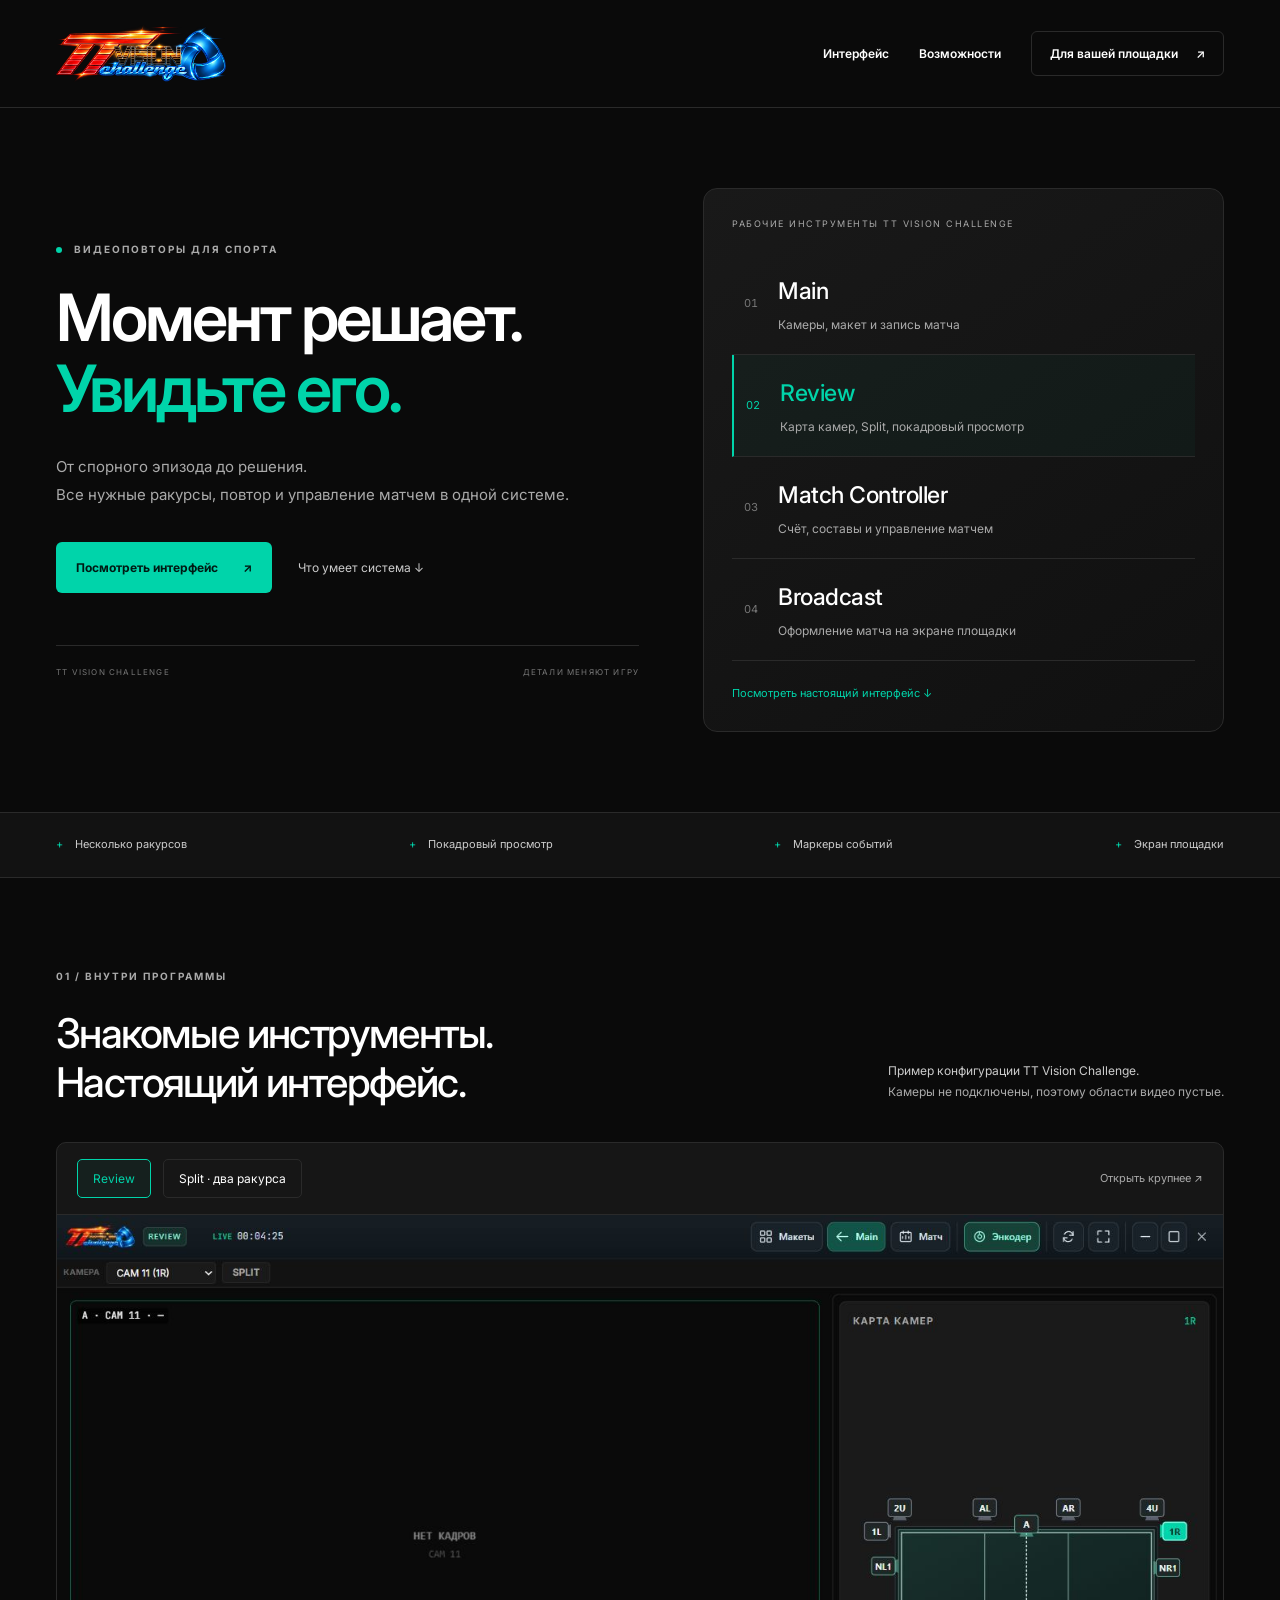
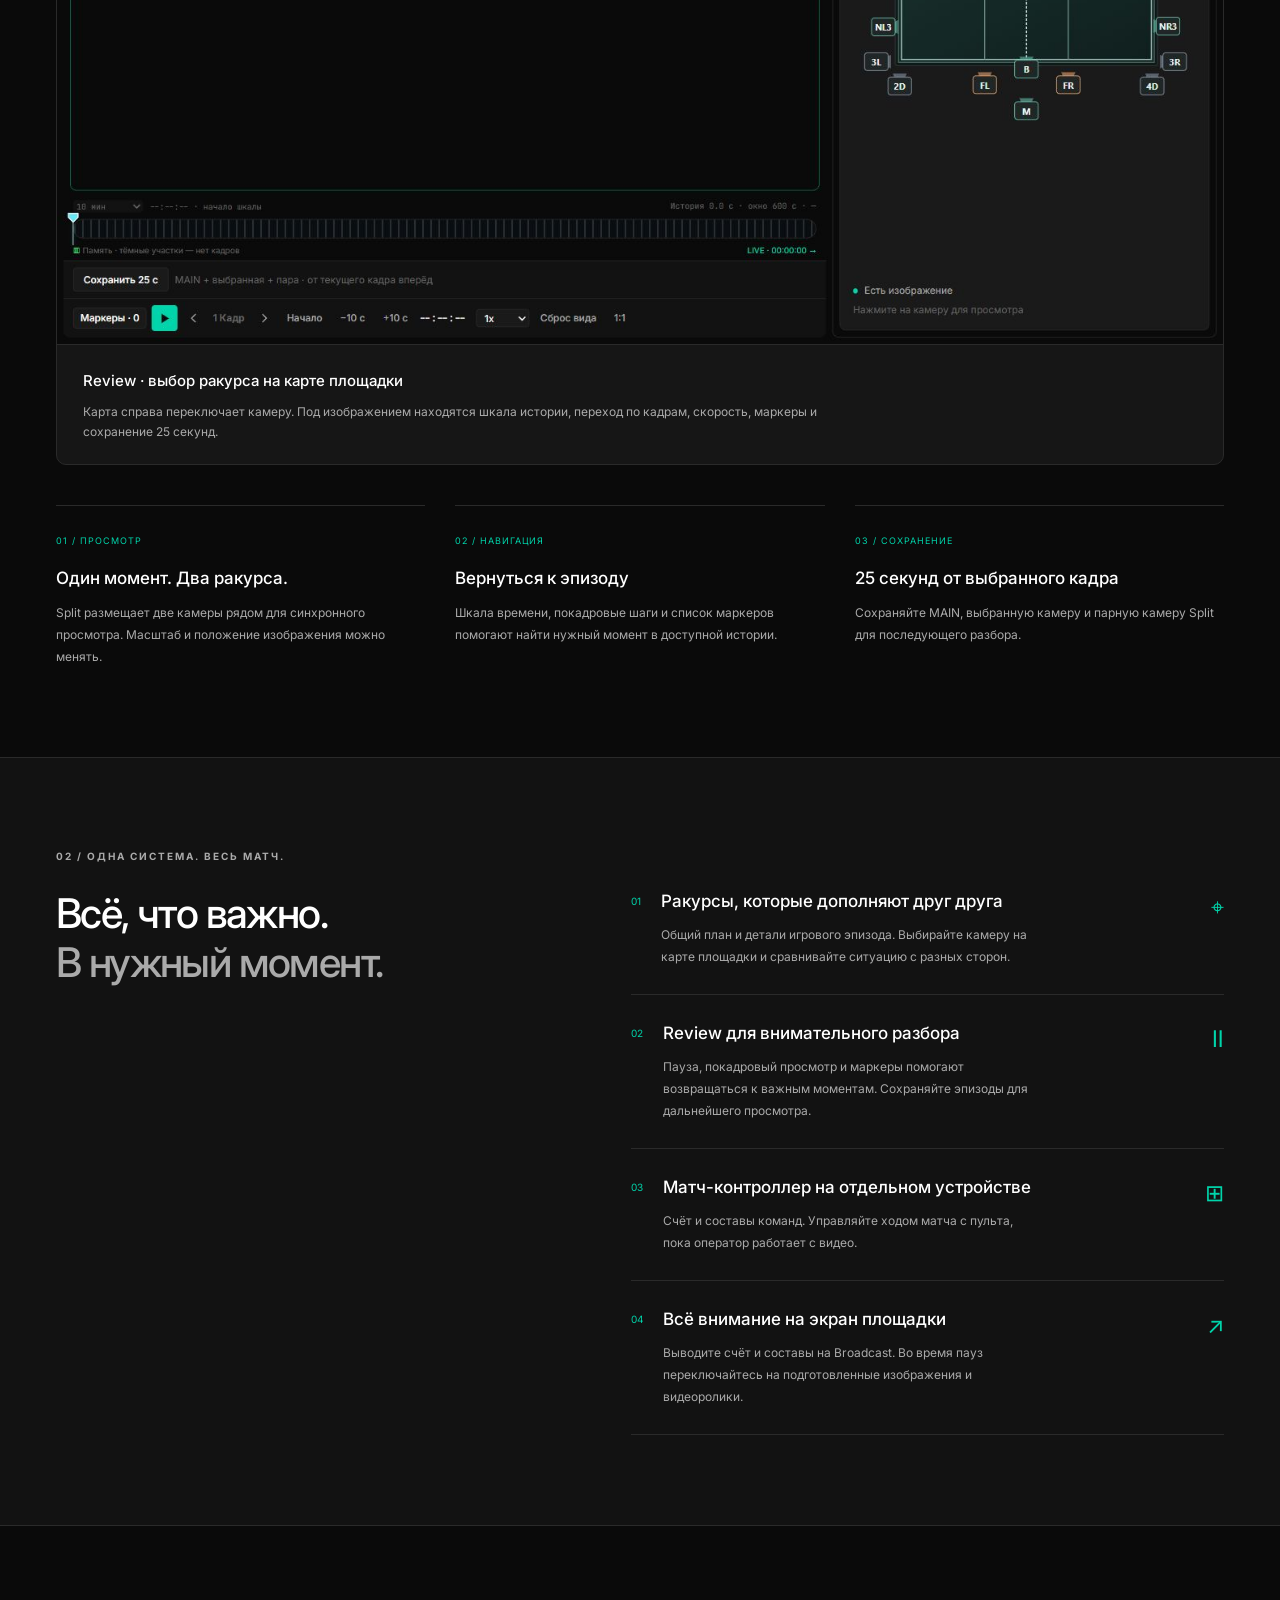
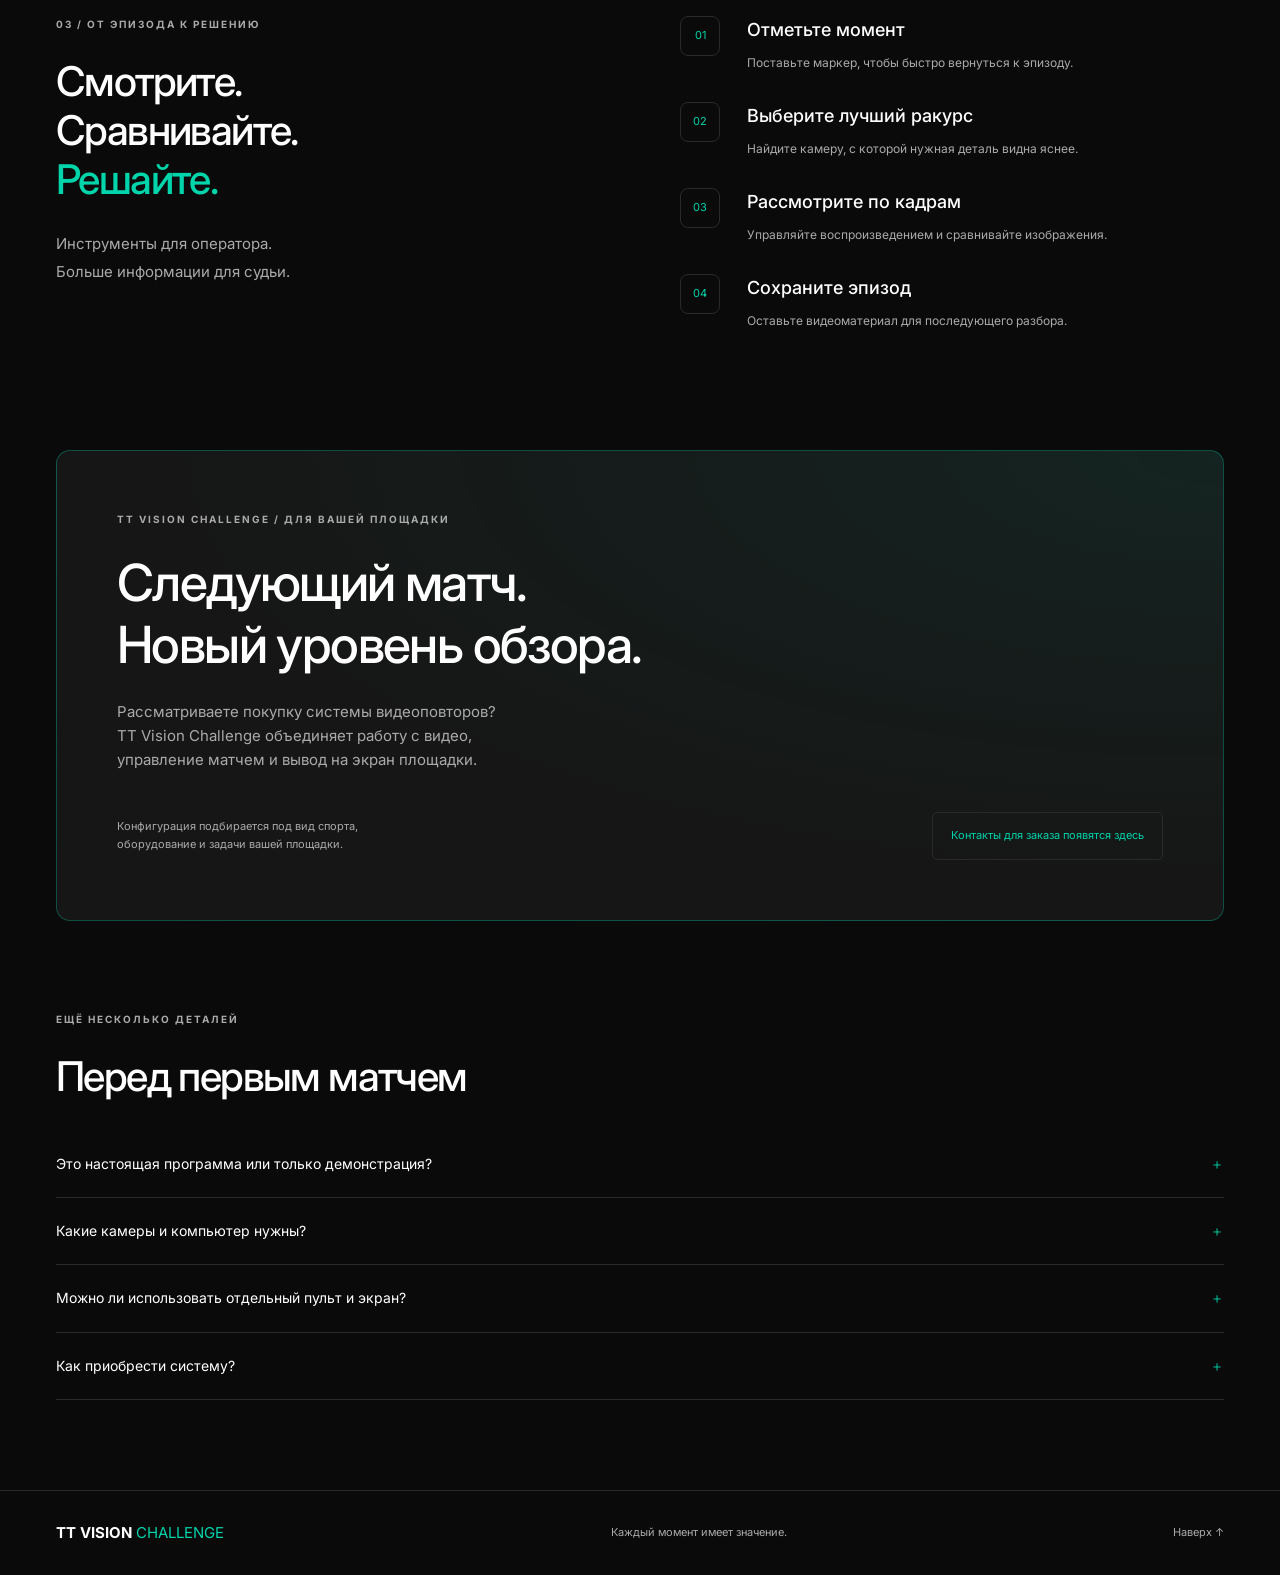
==== index.html @ 803020c5 "Position site for sports video review rather than volleyball" ====
<!doctype html>
<html lang="ru">
<head>
<meta charset="UTF-8"><meta name="viewport" content="width=device-width,initial-scale=1">
<meta name="theme-color" content="#0a0a0a"><meta name="description" content="TT Vision Challenge — система видеоповторов для спорта. Несколько ракурсов, покадровый просмотр, управление матчем и вывод на экран площадки.">
<title>TT Vision Challenge — каждый момент имеет значение</title>
<link rel="icon" href="assets/favicon.svg" type="image/svg+xml"><link rel="stylesheet" href="style.css">
</head>
<body>
<a class="skip" href="#main">Перейти к содержимому</a>
<header class="header wrap"><a href="#" class="brand" aria-label="TT Vision Challenge — главная"><img src="assets/logo.png" alt="TT Vision Challenge" width="185" height="66"></a><nav aria-label="Основная навигация"><a href="#review">Интерфейс</a><a href="#system">Возможности</a><a href="#purchase" class="nav-cta">Для вашей площадки <span aria-hidden="true">↗</span></a></nav></header>
<main id="main">
<section class="hero wrap">
<div class="hero-copy"><p class="eyebrow"><span class="status-dot"></span> ВИДЕОПОВТОРЫ ДЛЯ СПОРТА</p><h1>Момент решает.<br><em>Увидьте его.</em></h1><p class="lead">От спорного эпизода до решения.<br>Все нужные ракурсы, повтор и управление матчем в одной системе.</p><div class="actions"><a class="button primary" href="#review">Посмотреть интерфейс <span aria-hidden="true">↗</span></a><a class="text-link" href="#system">Что умеет система <span aria-hidden="true">↓</span></a></div><div class="hero-foot"><span>TT VISION CHALLENGE</span><span>ДЕТАЛИ МЕНЯЮТ ИГРУ</span></div></div>
<div class="product-intro"><p class="tiny-label">РАБОЧИЕ ИНСТРУМЕНТЫ TT VISION CHALLENGE</p><div class="module"><span>01</span><div><strong>Main</strong><p>Камеры, макет и запись матча</p></div></div><div class="module featured"><span>02</span><div><strong>Review</strong><p>Карта камер, Split, покадровый просмотр</p></div></div><div class="module"><span>03</span><div><strong>Match Controller</strong><p>Счёт, составы и управление матчем</p></div></div><div class="module"><span>04</span><div><strong>Broadcast</strong><p>Оформление матча на экране площадки</p></div></div><a class="intro-link" href="#review">Посмотреть настоящий интерфейс ↓</a></div>
</section>
<div class="feature-strip"><div class="wrap"><span>Несколько ракурсов</span><span>Покадровый просмотр</span><span>Маркеры событий</span><span>Экран площадки</span></div></div>
<section id="review" class="section wrap"><div class="section-heading"><div><p class="eyebrow">01 / ВНУТРИ ПРОГРАММЫ</p><h2>Знакомые инструменты.<br>Настоящий интерфейс.</h2></div><p>Пример конфигурации TT Vision Challenge.<br><span class="muted">Камеры не подключены, поэтому области видео пустые.</span></p></div><div class="gallery"><div class="gallery-tabs" aria-label="Снимки интерфейса"><button class="active" data-view="review" aria-pressed="true">Review</button><button data-view="split" aria-pressed="false">Split · два ракурса</button><a id="full-image" href="assets/review.png" target="_blank" rel="noopener">Открыть крупнее ↗</a></div><a id="image-link" href="assets/review.png" target="_blank" rel="noopener" aria-label="Открыть снимок интерфейса крупнее"><img id="interface-image" src="assets/review.png" alt="Настоящее окно Review: просмотр слева, карта камер справа и управление воспроизведением снизу. Камеры не подключены." width="1440" height="900"></a><div class="gallery-caption" aria-live="polite"><strong id="view-title">Review · выбор ракурса на карте площадки</strong><p id="view-description">Карта справа переключает камеру. Под изображением находятся шкала истории, переход по кадрам, скорость, маркеры и сохранение 25 секунд.</p></div></div><div class="review-facts"><article><span>01 / ПРОСМОТР</span><h3>Один момент. Два ракурса.</h3><p>Split размещает две камеры рядом для синхронного просмотра. Масштаб и положение изображения можно менять.</p></article><article><span>02 / НАВИГАЦИЯ</span><h3>Вернуться к эпизоду</h3><p>Шкала времени, покадровые шаги и список маркеров помогают найти нужный момент в доступной истории.</p></article><article><span>03 / СОХРАНЕНИЕ</span><h3>25 секунд от выбранного кадра</h3><p>Сохраняйте MAIN, выбранную камеру и парную камеру Split для последующего разбора.</p></article></div></section>
<section id="system" class="system-section"><div class="wrap section"><p class="eyebrow">02 / ОДНА СИСТЕМА. ВЕСЬ МАТЧ.</p><div class="system-grid"><h2>Всё, что важно.<br><span class="muted">В нужный момент.</span></h2><div class="feature-list"><article><span>01</span><div><h3>Ракурсы, которые дополняют друг друга</h3><p>Общий план и детали игрового эпизода. Выбирайте камеру на карте площадки и сравнивайте ситуацию с разных сторон.</p></div><span class="feature-symbol">⌖</span></article><article><span>02</span><div><h3>Review для внимательного разбора</h3><p>Пауза, покадровый просмотр и маркеры помогают возвращаться к важным моментам. Сохраняйте эпизоды для дальнейшего просмотра.</p></div><span class="feature-symbol">Ⅱ</span></article><article><span>03</span><div><h3>Матч-контроллер на отдельном устройстве</h3><p>Счёт и составы команд. Управляйте ходом матча с пульта, пока оператор работает с видео.</p></div><span class="feature-symbol">⊞</span></article><article><span>04</span><div><h3>Всё внимание на экран площадки</h3><p>Выводите счёт и составы на Broadcast. Во время пауз переключайтесь на подготовленные изображения и видеоролики.</p></div><span class="feature-symbol">↗</span></article></div></div></div></section>
<section class="section wrap workflow"><div><p class="eyebrow">03 / ОТ ЭПИЗОДА К РЕШЕНИЮ</p><h2>Смотрите.<br>Сравнивайте.<br><em>Решайте.</em></h2><p class="lead">Инструменты для оператора.<br>Больше информации для судьи.</p></div><ol class="steps"><li><span>01</span><div><h3>Отметьте момент</h3><p>Поставьте маркер, чтобы быстро вернуться к эпизоду.</p></div></li><li><span>02</span><div><h3>Выберите лучший ракурс</h3><p>Найдите камеру, с которой нужная деталь видна яснее.</p></div></li><li><span>03</span><div><h3>Рассмотрите по кадрам</h3><p>Управляйте воспроизведением и сравнивайте изображения.</p></div></li><li><span>04</span><div><h3>Сохраните эпизод</h3><p>Оставьте видеоматериал для последующего разбора.</p></div></li></ol></section>
<section id="purchase" class="purchase wrap"><div class="purchase-inner"><p class="eyebrow">TT VISION CHALLENGE / ДЛЯ ВАШЕЙ ПЛОЩАДКИ</p><h2>Следующий матч.<br>Новый уровень обзора.</h2><p>Рассматриваете покупку системы видеоповторов?<br>TT Vision Challenge объединяет работу с видео,<br class="desktop"> управление матчем и вывод на экран площадки.</p><div class="purchase-bottom"><span>Конфигурация подбирается под вид спорта,<br>оборудование и задачи вашей площадки.</span><span class="coming-soon">Контакты для заказа появятся здесь</span></div></div></section>
<section class="faq wrap section"><p class="eyebrow">ЕЩЁ НЕСКОЛЬКО ДЕТАЛЕЙ</p><h2>Перед первым матчем</h2><details><summary>Это настоящая программа или только демонстрация?<span>＋</span></summary><p>TT Vision Challenge — приложение для работы с видеоповторами и управления матчем. На этом сайте представлены снимки настоящего интерфейса локальной сборки без подключённых камер. Это обзор программы, а не работающий видеоплеер в браузере.</p></details><details><summary>Какие камеры и компьютер нужны?<span>＋</span></summary><p>Совместимость камер, сеть, накопители и производительность ПК проверяются для конкретной конфигурации. Количество камер, разрешение и частота кадров подбираются вместе, после проверки оборудования.</p></details><details><summary>Можно ли использовать отдельный пульт и экран?<span>＋</span></summary><p>Да. Матч-контроллер предназначен для управления с отдельного устройства, а Broadcast выводит оформление матча на выбранный экран. Сеть и подключение дисплеев настраиваются для вашей площадки.</p></details><details><summary>Как приобрести систему?<span>＋</span></summary><p>Сайт готовится к приёму обращений. Контакты для обсуждения покупки будут опубликованы здесь. Сейчас сайт не принимает заявки и платежи.</p></details></section>
</main><footer class="footer wrap"><a href="#" class="footer-brand">TT VISION <span>CHALLENGE</span></a><p>Каждый момент имеет значение.</p><a href="#main">Наверх ↑</a></footer>
<script src="app.js"></script></body></html>
---- style.css ----
@import url('https://fonts.googleapis.com/css2?family=Inter:wght@400;500;600;700;800&display=swap');
:root{--bg:#0a0a0a;--panel:#161616;--text:#fff;--muted:#aaa;--accent:#00d4aa;--line:#2a2a2a;color-scheme:dark}*{box-sizing:border-box}html{scroll-behavior:smooth;scroll-padding-top:25px}body{margin:0;background:var(--bg);color:var(--text);font-family:Inter,Arial,sans-serif;line-height:1.6}a{color:inherit;text-decoration:none}button{font:inherit;cursor:pointer;color:inherit}button:focus-visible,a:focus-visible,summary:focus-visible{outline:2px solid var(--accent);outline-offset:5px}.wrap{max-width:1360px;margin:auto;padding-left:56px;padding-right:56px}.header{height:108px;display:flex;justify-content:space-between;align-items:center;border-bottom:1px solid var(--line)}.brand img{width:170px;height:auto;display:block}.header nav{display:flex;gap:30px;align-items:center;font-size:12px;font-weight:600}.header nav a:hover{color:var(--accent)}.nav-cta{padding:12px 18px;border:1px solid var(--line);border-radius:6px}.nav-cta span{margin-left:15px}.hero{display:grid;grid-template-columns:1.12fr 1fr;gap:64px;padding-top:80px;padding-bottom:80px;align-items:center}.eyebrow{font-size:10px;font-weight:700;letter-spacing:2px;margin:0 0 25px;color:var(--muted)}.status-dot{display:inline-block;width:6px;height:6px;border-radius:50%;background:var(--accent);margin-right:8px}h1,h2,h3,p{margin-top:0}h1{font-size:clamp(44px,5.1vw,72px);line-height:1.09;letter-spacing:-3px;font-weight:600;margin-bottom:28px}em{font-style:normal;color:var(--accent)}.lead{font-size:15px;color:var(--muted);line-height:1.9;margin-bottom:32px}.actions{display:flex;gap:26px;align-items:center}.button{display:inline-flex;gap:25px;align-items:center;font-size:12px;font-weight:700;padding:16px 20px;border-radius:6px}.primary{background:var(--accent);color:#001a14}.primary:hover{background:#41e4c3}.text-link{font-size:12px;color:#ccc}.hero-foot{margin-top:52px;padding-top:20px;border-top:1px solid var(--line);display:flex;justify-content:space-between;gap:15px;font-size:8px;color:#777;letter-spacing:1.2px}.product-intro{border:1px solid var(--line);border-radius:14px;background:linear-gradient(145deg,#191919,#101010);padding:28px}.tiny-label{font-size:9px;letter-spacing:1.5px;color:var(--muted);margin-bottom:22px}.module{display:flex;gap:20px;align-items:center;padding:20px 12px;border-bottom:1px solid var(--line)}.module>span{font-size:11px;color:#777;font-variant-numeric:tabular-nums}.module strong{font-size:23px;letter-spacing:-.5px;font-weight:500}.module p{font-size:12px;color:var(--muted);margin:5px 0 0}.module.featured{background:#00d4aa09;border-left:2px solid var(--accent)}.module.featured strong,.module.featured>span{color:var(--accent)}.intro-link{display:block;font-size:11px;margin-top:24px;color:var(--accent)}.feature-strip{border-block:1px solid var(--line);background:#121212}.feature-strip .wrap{display:flex;justify-content:space-between;gap:20px;padding-top:23px;padding-bottom:23px;font-size:11px;color:#ccc}.feature-strip span:before{content:'+';color:var(--accent);margin-right:12px}.section{padding-top:90px;padding-bottom:90px}.section-heading{display:flex;justify-content:space-between;align-items:end;gap:30px;margin-bottom:35px}h2{font-size:clamp(32px,3.2vw,46px);font-weight:500;line-height:1.2;letter-spacing:-1.6px;margin-bottom:0}.section-heading>p{font-size:12px;color:#ccc;line-height:1.8;max-width:350px;margin-bottom:4px}.muted{color:var(--muted)}.gallery{overflow:hidden;border:1px solid var(--line);border-radius:10px;background:var(--panel)}.gallery-tabs{padding:16px 20px;display:flex;align-items:center;gap:12px;border-bottom:1px solid var(--line)}.gallery-tabs button{background:transparent;border:1px solid var(--line);border-radius:5px;padding:9px 15px;font-size:12px}.gallery-tabs button.active{border-color:var(--accent);color:var(--accent);background:#00d4aa0d}.gallery-tabs a{margin-left:auto;font-size:11px;color:var(--muted)}.gallery img{width:100%;height:auto;display:block}.gallery-caption{padding:23px 26px;border-top:1px solid var(--line)}.gallery-caption strong{font-size:15px;font-weight:500}.gallery-caption p{font-size:12px;color:var(--muted);margin:9px 0 0;max-width:800px}.review-facts{display:grid;grid-template-columns:repeat(3,1fr);gap:30px;margin-top:40px}.review-facts article{border-top:1px solid var(--line);padding-top:20px}.review-facts span{font-size:9px;color:var(--accent);letter-spacing:1px}.review-facts h3{font-size:17px;font-weight:500;margin:14px 0 10px}.review-facts p{font-size:12px;color:var(--muted);margin:0;line-height:1.8}.system-section{background:#121212;border-block:1px solid var(--line)}.system-grid{display:grid;grid-template-columns:1fr 1.15fr;gap:60px}.feature-list article{display:flex;gap:20px;padding:26px 0;border-bottom:1px solid var(--line)}.feature-list article:first-child{padding-top:0}.feature-list article>span:first-child{font-size:10px;color:var(--accent);padding-top:4px}.feature-list h3{font-size:17px;line-height:1.5;margin-bottom:9px;font-weight:500}.feature-list p{font-size:12px;color:var(--muted);line-height:1.85;margin:0;max-width:380px}.feature-symbol{margin-left:auto;font-size:23px;color:var(--accent)}.workflow{display:grid;grid-template-columns:1fr 1fr;gap:80px}.workflow .lead{margin-top:25px}.steps{list-style:none;padding:0;margin:0}.steps li{display:flex;gap:27px;margin-bottom:30px}.steps li>span{display:grid;place-items:center;min-width:40px;height:40px;border:1px solid var(--line);border-radius:8px;color:var(--accent);font-size:11px}.steps h3{font-size:18px;font-weight:500;margin-bottom:8px}.steps p{font-size:12px;color:var(--muted);margin-bottom:0}.purchase-inner{background:radial-gradient(ellipse at 100% 0,#00d4aa13,transparent 65%),#161616;border:1px solid #00d4aa4d;border-radius:14px;padding:60px}.purchase h2{font-size:clamp(36px,4vw,56px);max-width:850px}.purchase p:not(.eyebrow){font-size:15px;color:var(--muted);margin-top:25px}.purchase-bottom{display:flex;justify-content:space-between;align-items:center;gap:24px;margin-top:40px;font-size:11px;color:var(--muted)}.coming-soon{border:1px solid var(--line);padding:14px 18px;border-radius:5px;color:var(--accent);font-size:11px}.faq h2{margin-bottom:30px}.faq details{border-bottom:1px solid var(--line)}.faq summary{cursor:pointer;padding:22px 0;font-size:14px;display:flex;justify-content:space-between;gap:15px;list-style:none}.faq summary::-webkit-details-marker{display:none}.faq summary span{color:var(--accent)}.faq details p{font-size:13px;color:var(--muted);max-width:780px;line-height:1.9;padding-bottom:10px}.footer{display:flex;justify-content:space-between;align-items:center;gap:20px;border-top:1px solid var(--line);padding-top:30px;padding-bottom:30px;font-size:11px;color:var(--muted)}.footer-brand{font-size:15px;font-weight:700;color:white}.footer-brand span{font-weight:400;color:var(--accent)}.footer p{margin:0}.skip{position:absolute;left:20px;top:-70px;z-index:10;padding:10px;background:var(--accent);color:#000}.skip:focus{top:10px}
@media(max-width:900px){.wrap{padding-left:28px;padding-right:28px}.hero{gap:30px}.hero-copy h1{font-size:48px}.actions{flex-wrap:wrap;gap:18px}.system-grid{gap:35px}.section-heading{align-items:start;flex-direction:column;gap:20px}.product-intro{padding:20px}.module strong{font-size:20px}}
@media(max-width:600px){.wrap{padding-left:20px;padding-right:20px}.header{height:85px}.brand img{width:125px}.header nav{gap:12px;font-size:10px}.header nav>a:first-child{display:none}.nav-cta{padding:9px}.nav-cta span{display:none}.hero{grid-template-columns:1fr;gap:38px;padding-top:45px;padding-bottom:45px}.hero-copy h1{font-size:46px;letter-spacing:-2.3px}.eyebrow{font-size:8px;letter-spacing:1.2px}.lead{font-size:13px}.hero-foot{margin-top:30px;font-size:7px}.product-intro{padding:20px}.module{padding:16px 10px}.module strong{font-size:22px}.feature-strip .wrap{display:grid;grid-template-columns:1fr 1fr;gap:16px;font-size:9px}.feature-strip span:before{margin-right:6px}.section{padding-top:58px;padding-bottom:58px}h2{font-size:32px;letter-spacing:-1.2px}.section-heading>p{font-size:11px}.gallery-tabs{padding:12px;gap:8px;flex-wrap:wrap}.gallery-tabs button{font-size:11px;padding:8px 10px}.gallery-tabs a{margin-left:0;width:100%;font-size:10px}.gallery-caption{padding:18px}.gallery-caption strong{font-size:13px}.gallery-caption p{font-size:11px}.review-facts{grid-template-columns:1fr;gap:24px;margin-top:28px}.system-grid,.workflow{grid-template-columns:1fr;gap:34px}.feature-list article{gap:14px}.feature-list h3{font-size:16px}.feature-list p{font-size:11px}.feature-symbol{font-size:19px}.purchase-inner{padding:30px 22px}.purchase h2{font-size:34px}.purchase p:not(.eyebrow){font-size:12px}.purchase-bottom{flex-direction:column;align-items:start;font-size:10px}.coming-soon{font-size:10px}.desktop{display:none}.faq summary{font-size:12px}.faq details p{font-size:11px}.footer-brand{font-size:11px}.footer p{display:none}}
@media(prefers-reduced-motion:reduce){html{scroll-behavior:auto}*{animation:none!important;transition:none!important}}
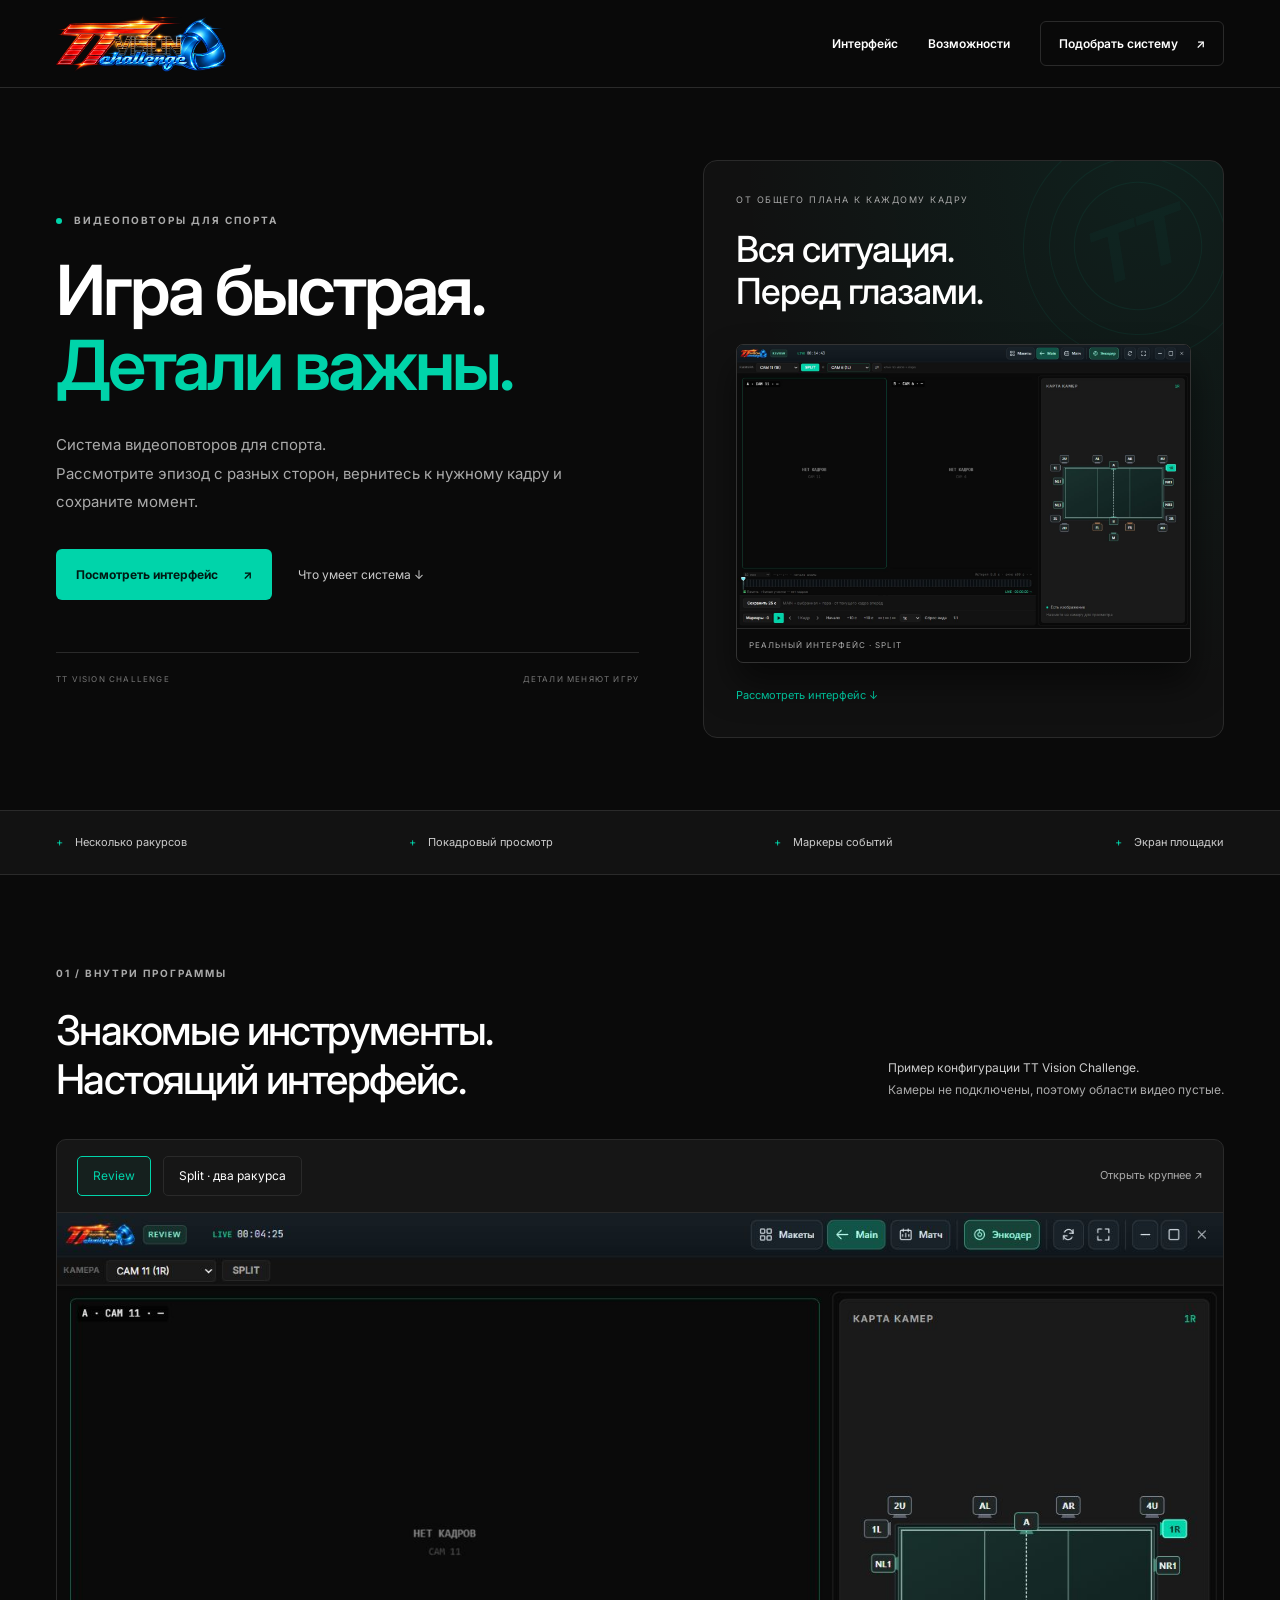
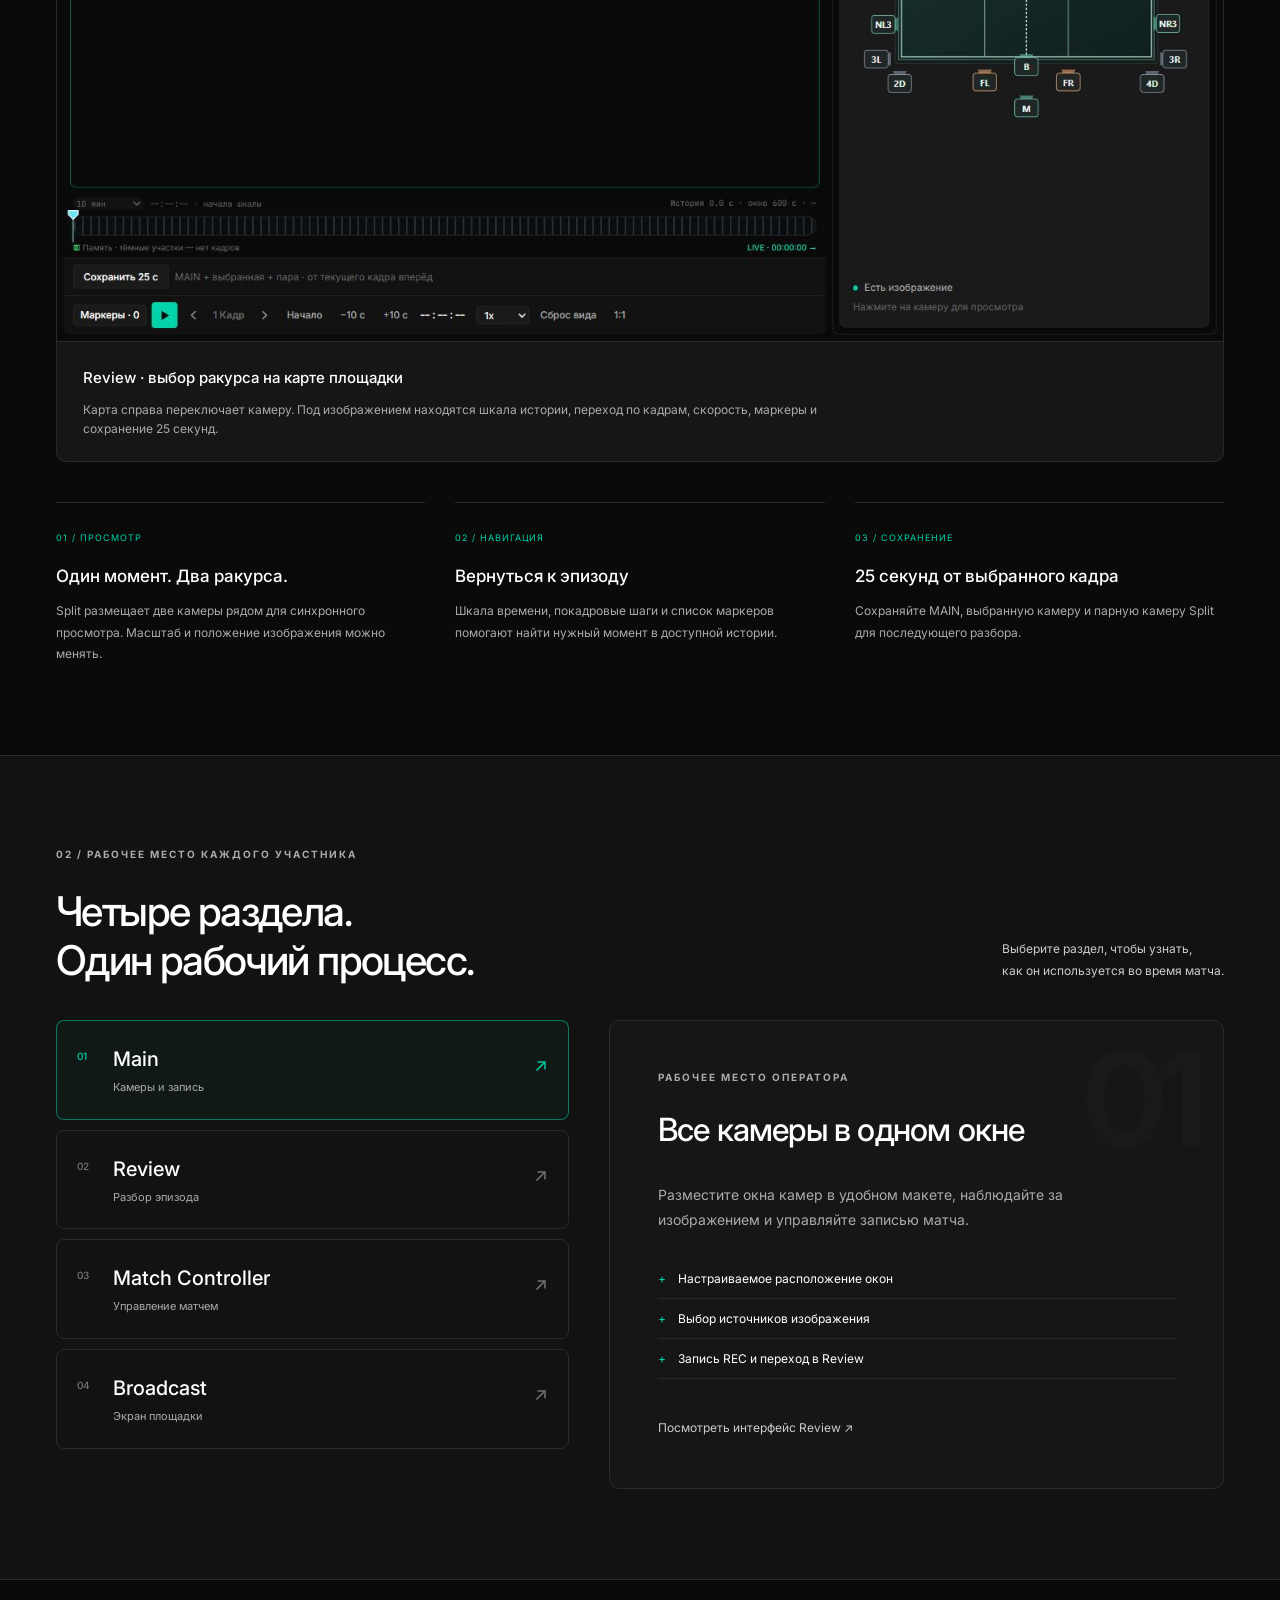
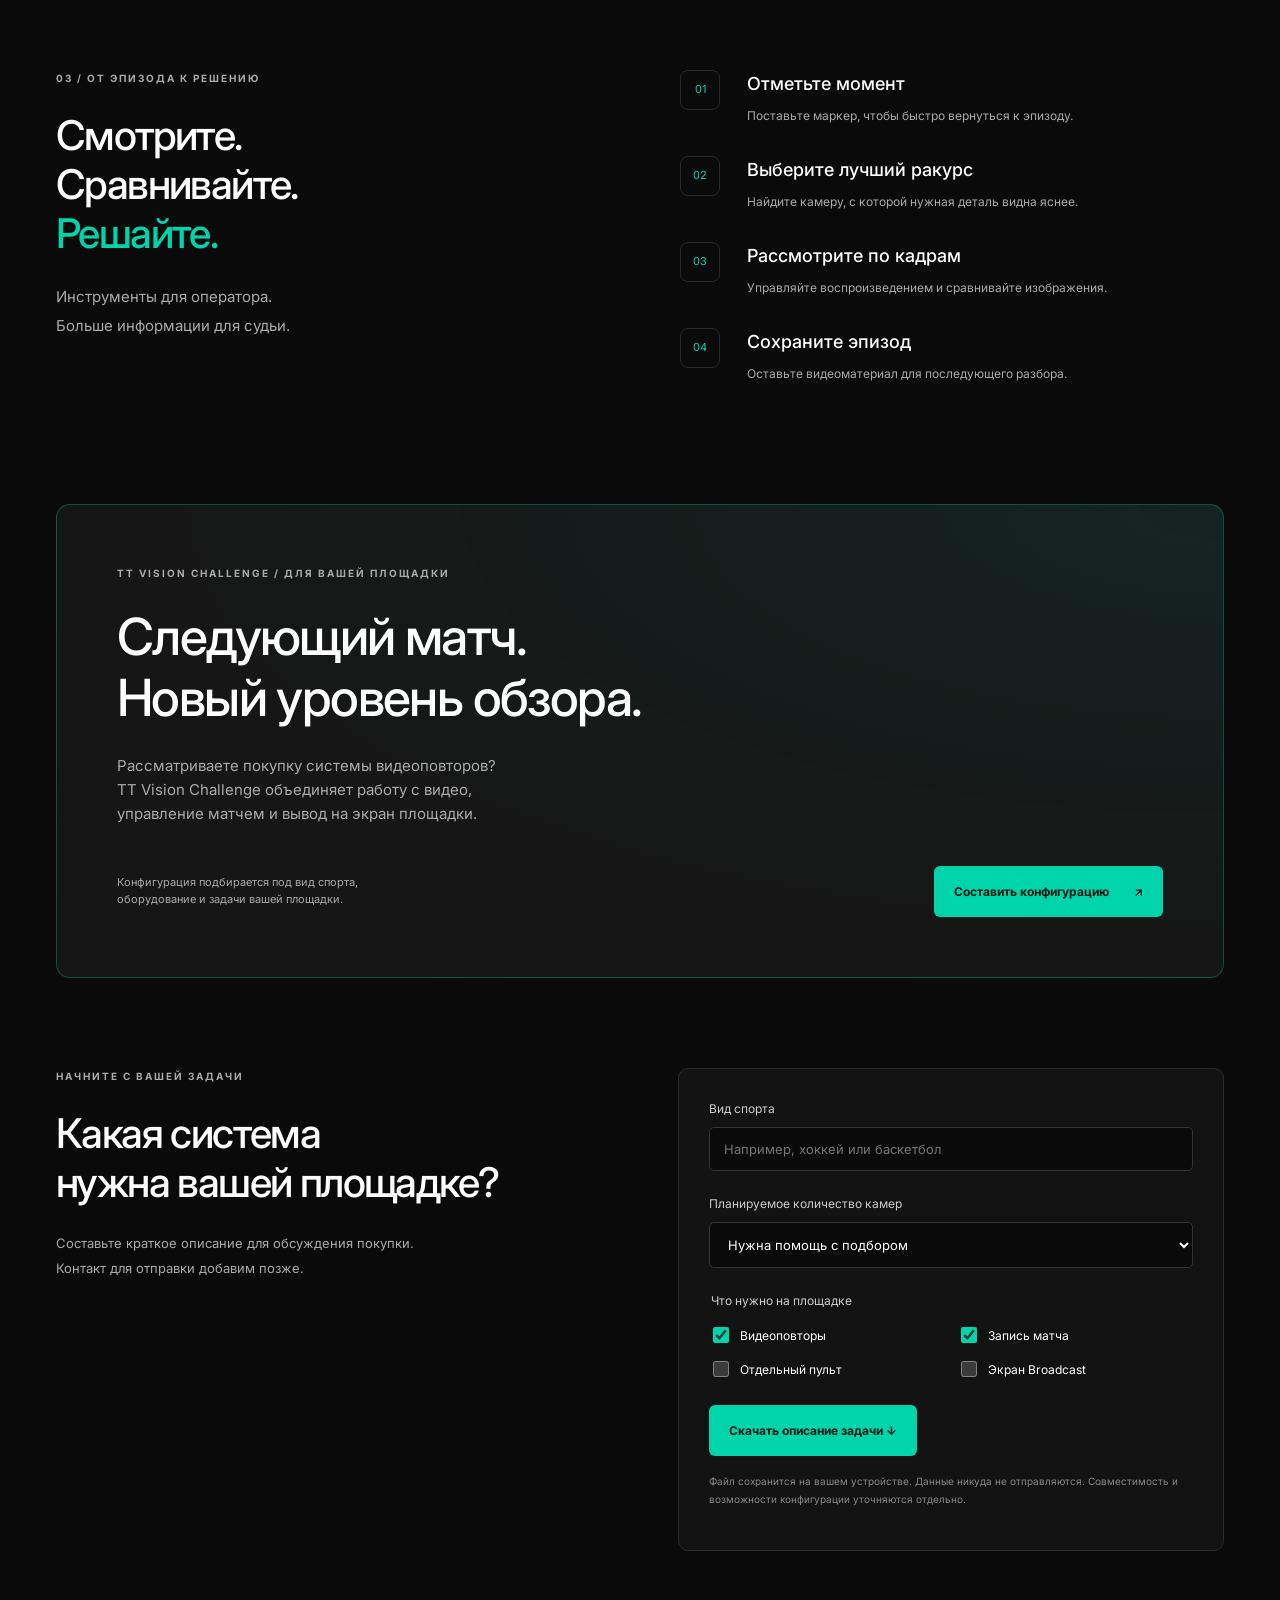
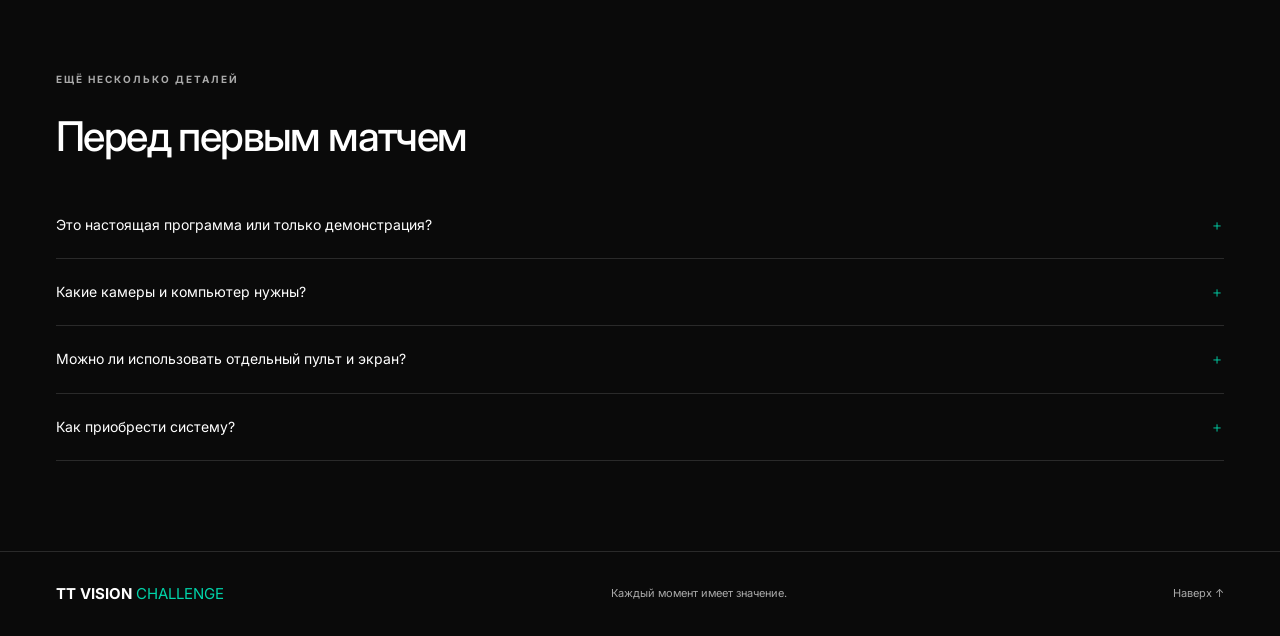
==== commit d30f717b: "Improve product presentation with module tour, image viewer and local brief download" ====
--- a/index.html
+++ b/index.html
@@ -8,17 +8,18 @@
 </head>
 <body>
 <a class="skip" href="#main">Перейти к содержимому</a>
-<header class="header wrap"><a href="#" class="brand" aria-label="TT Vision Challenge — главная"><img src="assets/logo.png" alt="TT Vision Challenge" width="185" height="66"></a><nav aria-label="Основная навигация"><a href="#review">Интерфейс</a><a href="#system">Возможности</a><a href="#purchase" class="nav-cta">Для вашей площадки <span aria-hidden="true">↗</span></a></nav></header>
+<header class="header wrap"><a href="#" class="brand" aria-label="TT Vision Challenge — главная"><img src="assets/logo.png" alt="TT Vision Challenge" width="185" height="66"></a><nav aria-label="Основная навигация"><a href="#review">Интерфейс</a><a href="#system">Возможности</a><a href="#purchase" class="nav-cta">Подобрать систему <span aria-hidden="true">↗</span></a></nav></header>
 <main id="main">
 <section class="hero wrap">
-<div class="hero-copy"><p class="eyebrow"><span class="status-dot"></span> ВИДЕОПОВТОРЫ ДЛЯ СПОРТА</p><h1>Момент решает.<br><em>Увидьте его.</em></h1><p class="lead">От спорного эпизода до решения.<br>Все нужные ракурсы, повтор и управление матчем в одной системе.</p><div class="actions"><a class="button primary" href="#review">Посмотреть интерфейс <span aria-hidden="true">↗</span></a><a class="text-link" href="#system">Что умеет система <span aria-hidden="true">↓</span></a></div><div class="hero-foot"><span>TT VISION CHALLENGE</span><span>ДЕТАЛИ МЕНЯЮТ ИГРУ</span></div></div>
-<div class="product-intro"><p class="tiny-label">РАБОЧИЕ ИНСТРУМЕНТЫ TT VISION CHALLENGE</p><div class="module"><span>01</span><div><strong>Main</strong><p>Камеры, макет и запись матча</p></div></div><div class="module featured"><span>02</span><div><strong>Review</strong><p>Карта камер, Split, покадровый просмотр</p></div></div><div class="module"><span>03</span><div><strong>Match Controller</strong><p>Счёт, составы и управление матчем</p></div></div><div class="module"><span>04</span><div><strong>Broadcast</strong><p>Оформление матча на экране площадки</p></div></div><a class="intro-link" href="#review">Посмотреть настоящий интерфейс ↓</a></div>
+<div class="hero-copy"><p class="eyebrow"><span class="status-dot"></span> ВИДЕОПОВТОРЫ ДЛЯ СПОРТА</p><h1>Игра быстрая.<br><em>Детали важны.</em></h1><p class="lead">Система видеоповторов для спорта.<br>Рассмотрите эпизод с разных сторон, вернитесь к нужному кадру и сохраните момент.</p><div class="actions"><a class="button primary" href="#review">Посмотреть интерфейс <span aria-hidden="true">↗</span></a><a class="text-link" href="#system">Что умеет система <span aria-hidden="true">↓</span></a></div><div class="hero-foot"><span>TT VISION CHALLENGE</span><span>ДЕТАЛИ МЕНЯЮТ ИГРУ</span></div></div>
+<div class="product-intro"><div class="hero-orbit" aria-hidden="true"><span>TT</span><i></i><i></i></div><p class="tiny-label">ОТ ОБЩЕГО ПЛАНА К КАЖДОМУ КАДРУ</p><strong class="intro-title">Вся ситуация.<br>Перед глазами.</strong><div class="hero-preview"><img src="assets/split.png" width="1440" height="900" alt="Интерфейс Split с двумя окнами просмотра без подключённых камер"><span>РЕАЛЬНЫЙ ИНТЕРФЕЙС · SPLIT</span></div><a class="intro-link" href="#review">Рассмотреть интерфейс ↓</a></div>
 </section>
 <div class="feature-strip"><div class="wrap"><span>Несколько ракурсов</span><span>Покадровый просмотр</span><span>Маркеры событий</span><span>Экран площадки</span></div></div>
 <section id="review" class="section wrap"><div class="section-heading"><div><p class="eyebrow">01 / ВНУТРИ ПРОГРАММЫ</p><h2>Знакомые инструменты.<br>Настоящий интерфейс.</h2></div><p>Пример конфигурации TT Vision Challenge.<br><span class="muted">Камеры не подключены, поэтому области видео пустые.</span></p></div><div class="gallery"><div class="gallery-tabs" aria-label="Снимки интерфейса"><button class="active" data-view="review" aria-pressed="true">Review</button><button data-view="split" aria-pressed="false">Split · два ракурса</button><a id="full-image" href="assets/review.png" target="_blank" rel="noopener">Открыть крупнее ↗</a></div><a id="image-link" href="assets/review.png" target="_blank" rel="noopener" aria-label="Открыть снимок интерфейса крупнее"><img id="interface-image" src="assets/review.png" alt="Настоящее окно Review: просмотр слева, карта камер справа и управление воспроизведением снизу. Камеры не подключены." width="1440" height="900"></a><div class="gallery-caption" aria-live="polite"><strong id="view-title">Review · выбор ракурса на карте площадки</strong><p id="view-description">Карта справа переключает камеру. Под изображением находятся шкала истории, переход по кадрам, скорость, маркеры и сохранение 25 секунд.</p></div></div><div class="review-facts"><article><span>01 / ПРОСМОТР</span><h3>Один момент. Два ракурса.</h3><p>Split размещает две камеры рядом для синхронного просмотра. Масштаб и положение изображения можно менять.</p></article><article><span>02 / НАВИГАЦИЯ</span><h3>Вернуться к эпизоду</h3><p>Шкала времени, покадровые шаги и список маркеров помогают найти нужный момент в доступной истории.</p></article><article><span>03 / СОХРАНЕНИЕ</span><h3>25 секунд от выбранного кадра</h3><p>Сохраняйте MAIN, выбранную камеру и парную камеру Split для последующего разбора.</p></article></div></section>
-<section id="system" class="system-section"><div class="wrap section"><p class="eyebrow">02 / ОДНА СИСТЕМА. ВЕСЬ МАТЧ.</p><div class="system-grid"><h2>Всё, что важно.<br><span class="muted">В нужный момент.</span></h2><div class="feature-list"><article><span>01</span><div><h3>Ракурсы, которые дополняют друг друга</h3><p>Общий план и детали игрового эпизода. Выбирайте камеру на карте площадки и сравнивайте ситуацию с разных сторон.</p></div><span class="feature-symbol">⌖</span></article><article><span>02</span><div><h3>Review для внимательного разбора</h3><p>Пауза, покадровый просмотр и маркеры помогают возвращаться к важным моментам. Сохраняйте эпизоды для дальнейшего просмотра.</p></div><span class="feature-symbol">Ⅱ</span></article><article><span>03</span><div><h3>Матч-контроллер на отдельном устройстве</h3><p>Счёт и составы команд. Управляйте ходом матча с пульта, пока оператор работает с видео.</p></div><span class="feature-symbol">⊞</span></article><article><span>04</span><div><h3>Всё внимание на экран площадки</h3><p>Выводите счёт и составы на Broadcast. Во время пауз переключайтесь на подготовленные изображения и видеоролики.</p></div><span class="feature-symbol">↗</span></article></div></div></div></section>
+<section id="system" class="system-section"><div class="wrap section"><p class="eyebrow">02 / РАБОЧЕЕ МЕСТО КАЖДОГО УЧАСТНИКА</p><div class="section-heading"><h2>Четыре раздела.<br>Один рабочий процесс.</h2><p>Выберите раздел, чтобы узнать,<br>как он используется во время матча.</p></div><div class="module-layout"><div class="module-switch" aria-label="Разделы программы"><button data-module="main" class="selected" aria-pressed="true"><span>01</span>Main <small>Камеры и запись</small><b>↗</b></button><button data-module="review" aria-pressed="false"><span>02</span>Review <small>Разбор эпизода</small><b>↗</b></button><button data-module="controller" aria-pressed="false"><span>03</span>Match Controller <small>Управление матчем</small><b>↗</b></button><button data-module="broadcast" aria-pressed="false"><span>04</span>Broadcast <small>Экран площадки</small><b>↗</b></button></div><article class="module-detail" aria-live="polite"><span class="module-number" id="module-number">01</span><p class="eyebrow" id="module-role">РАБОЧЕЕ МЕСТО ОПЕРАТОРА</p><h3 id="module-title">Все камеры в одном окне</h3><p id="module-copy">Разместите окна камер в удобном макете, наблюдайте за изображением и управляйте записью матча.</p><ul id="module-features"><li>Настраиваемое расположение окон</li><li>Выбор источников изображения</li><li>Запись REC и переход в Review</li></ul><a href="#review" class="text-link">Посмотреть интерфейс Review ↗</a></article></div></div></section>
 <section class="section wrap workflow"><div><p class="eyebrow">03 / ОТ ЭПИЗОДА К РЕШЕНИЮ</p><h2>Смотрите.<br>Сравнивайте.<br><em>Решайте.</em></h2><p class="lead">Инструменты для оператора.<br>Больше информации для судьи.</p></div><ol class="steps"><li><span>01</span><div><h3>Отметьте момент</h3><p>Поставьте маркер, чтобы быстро вернуться к эпизоду.</p></div></li><li><span>02</span><div><h3>Выберите лучший ракурс</h3><p>Найдите камеру, с которой нужная деталь видна яснее.</p></div></li><li><span>03</span><div><h3>Рассмотрите по кадрам</h3><p>Управляйте воспроизведением и сравнивайте изображения.</p></div></li><li><span>04</span><div><h3>Сохраните эпизод</h3><p>Оставьте видеоматериал для последующего разбора.</p></div></li></ol></section>
-<section id="purchase" class="purchase wrap"><div class="purchase-inner"><p class="eyebrow">TT VISION CHALLENGE / ДЛЯ ВАШЕЙ ПЛОЩАДКИ</p><h2>Следующий матч.<br>Новый уровень обзора.</h2><p>Рассматриваете покупку системы видеоповторов?<br>TT Vision Challenge объединяет работу с видео,<br class="desktop"> управление матчем и вывод на экран площадки.</p><div class="purchase-bottom"><span>Конфигурация подбирается под вид спорта,<br>оборудование и задачи вашей площадки.</span><span class="coming-soon">Контакты для заказа появятся здесь</span></div></div></section>
-<section class="faq wrap section"><p class="eyebrow">ЕЩЁ НЕСКОЛЬКО ДЕТАЛЕЙ</p><h2>Перед первым матчем</h2><details><summary>Это настоящая программа или только демонстрация?<span>＋</span></summary><p>TT Vision Challenge — приложение для работы с видеоповторами и управления матчем. На этом сайте представлены снимки настоящего интерфейса локальной сборки без подключённых камер. Это обзор программы, а не работающий видеоплеер в браузере.</p></details><details><summary>Какие камеры и компьютер нужны?<span>＋</span></summary><p>Совместимость камер, сеть, накопители и производительность ПК проверяются для конкретной конфигурации. Количество камер, разрешение и частота кадров подбираются вместе, после проверки оборудования.</p></details><details><summary>Можно ли использовать отдельный пульт и экран?<span>＋</span></summary><p>Да. Матч-контроллер предназначен для управления с отдельного устройства, а Broadcast выводит оформление матча на выбранный экран. Сеть и подключение дисплеев настраиваются для вашей площадки.</p></details><details><summary>Как приобрести систему?<span>＋</span></summary><p>Сайт готовится к приёму обращений. Контакты для обсуждения покупки будут опубликованы здесь. Сейчас сайт не принимает заявки и платежи.</p></details></section>
+<section id="purchase" class="purchase wrap"><div class="purchase-inner"><p class="eyebrow">TT VISION CHALLENGE / ДЛЯ ВАШЕЙ ПЛОЩАДКИ</p><h2>Следующий матч.<br>Новый уровень обзора.</h2><p>Рассматриваете покупку системы видеоповторов?<br>TT Vision Challenge объединяет работу с видео,<br class="desktop"> управление матчем и вывод на экран площадки.</p><div class="purchase-bottom"><span>Конфигурация подбирается под вид спорта,<br>оборудование и задачи вашей площадки.</span><a class="button primary" href="#configuration">Составить конфигурацию <span>↗</span></a></div></div></section>
+<section id="configuration" class="section wrap configuration"><div><p class="eyebrow">НАЧНИТЕ С ВАШЕЙ ЗАДАЧИ</p><h2>Какая система<br>нужна вашей площадке?</h2><p class="lead">Составьте краткое описание для обсуждения покупки.<br>Контакт для отправки добавим позже.</p></div><form id="config-form"><label for="sport">Вид спорта</label><input id="sport" name="sport" placeholder="Например, хоккей или баскетбол" maxlength="80" required><label for="cameras">Планируемое количество камер</label><select id="cameras" name="cameras"><option>Нужна помощь с подбором</option><option>До 4 камер</option><option>От 5 до 8 камер</option><option>От 9 до 16 камер</option><option>Больше 16 камер</option></select><fieldset><legend>Что нужно на площадке</legend><label><input type="checkbox" name="feature" value="Видеоповторы" checked> Видеоповторы</label><label><input type="checkbox" name="feature" value="Запись матча" checked> Запись матча</label><label><input type="checkbox" name="feature" value="Отдельный пульт"> Отдельный пульт</label><label><input type="checkbox" name="feature" value="Экран Broadcast"> Экран Broadcast</label></fieldset><button type="submit" class="button primary">Скачать описание задачи ↓</button><p class="form-note">Файл сохранится на вашем устройстве. Данные никуда не отправляются. Совместимость и возможности конфигурации уточняются отдельно.</p><p id="config-status" role="status"></p></form></section>
+<section class="faq wrap section"><p class="eyebrow">ЕЩЁ НЕСКОЛЬКО ДЕТАЛЕЙ</p><h2>Перед первым матчем</h2><details><summary>Это настоящая программа или только демонстрация?<span>＋</span></summary><p>TT Vision Challenge — приложение для работы с видеоповторами и управления матчем. На этом сайте представлены снимки настоящего интерфейса локальной сборки без подключённых камер. Это обзор программы, а не работающий видеоплеер в браузере.</p></details><details><summary>Какие камеры и компьютер нужны?<span>＋</span></summary><p>Совместимость камер, сеть, накопители и производительность ПК проверяются для конкретной конфигурации. Количество камер, разрешение и частота кадров подбираются вместе, после проверки оборудования.</p></details><details><summary>Можно ли использовать отдельный пульт и экран?<span>＋</span></summary><p>Да. Матч-контроллер предназначен для управления с отдельного устройства, а Broadcast выводит оформление матча на выбранный экран. Сеть и подключение дисплеев настраиваются для вашей площадки.</p></details><details><summary>Как приобрести систему?<span>＋</span></summary><p>Сайт готовится к приёму обращений. Контакты для обсуждения покупки будут опубликованы здесь. Можно скачать описание своей задачи в разделе подбора системы. Сейчас сайт не принимает заявки и платежи.</p></details></section>
 </main><footer class="footer wrap"><a href="#" class="footer-brand">TT VISION <span>CHALLENGE</span></a><p>Каждый момент имеет значение.</p><a href="#main">Наверх ↑</a></footer>
-<script src="app.js"></script></body></html>
+<dialog id="image-dialog" aria-label="Просмотр интерфейса"><div class="dialog-bar"><span>TT VISION CHALLENGE / ИНТЕРФЕЙС</span><button id="close-image" aria-label="Закрыть просмотр">Закрыть ×</button></div><div class="dialog-scroll"><img id="dialog-image" src="assets/review.png" alt="Интерфейс программы" width="1440" height="900"></div><p>На узком экране изображение можно прокручивать в стороны.</p></dialog><script src="app.js"></script></body></html>
--- a/style.css
+++ b/style.css
@@ -3,3 +3,8 @@
 @media(max-width:900px){.wrap{padding-left:28px;padding-right:28px}.hero{gap:30px}.hero-copy h1{font-size:48px}.actions{flex-wrap:wrap;gap:18px}.system-grid{gap:35px}.section-heading{align-items:start;flex-direction:column;gap:20px}.product-intro{padding:20px}.module strong{font-size:20px}}
 @media(max-width:600px){.wrap{padding-left:20px;padding-right:20px}.header{height:85px}.brand img{width:125px}.header nav{gap:12px;font-size:10px}.header nav>a:first-child{display:none}.nav-cta{padding:9px}.nav-cta span{display:none}.hero{grid-template-columns:1fr;gap:38px;padding-top:45px;padding-bottom:45px}.hero-copy h1{font-size:46px;letter-spacing:-2.3px}.eyebrow{font-size:8px;letter-spacing:1.2px}.lead{font-size:13px}.hero-foot{margin-top:30px;font-size:7px}.product-intro{padding:20px}.module{padding:16px 10px}.module strong{font-size:22px}.feature-strip .wrap{display:grid;grid-template-columns:1fr 1fr;gap:16px;font-size:9px}.feature-strip span:before{margin-right:6px}.section{padding-top:58px;padding-bottom:58px}h2{font-size:32px;letter-spacing:-1.2px}.section-heading>p{font-size:11px}.gallery-tabs{padding:12px;gap:8px;flex-wrap:wrap}.gallery-tabs button{font-size:11px;padding:8px 10px}.gallery-tabs a{margin-left:0;width:100%;font-size:10px}.gallery-caption{padding:18px}.gallery-caption strong{font-size:13px}.gallery-caption p{font-size:11px}.review-facts{grid-template-columns:1fr;gap:24px;margin-top:28px}.system-grid,.workflow{grid-template-columns:1fr;gap:34px}.feature-list article{gap:14px}.feature-list h3{font-size:16px}.feature-list p{font-size:11px}.feature-symbol{font-size:19px}.purchase-inner{padding:30px 22px}.purchase h2{font-size:34px}.purchase p:not(.eyebrow){font-size:12px}.purchase-bottom{flex-direction:column;align-items:start;font-size:10px}.coming-soon{font-size:10px}.desktop{display:none}.faq summary{font-size:12px}.faq details p{font-size:11px}.footer-brand{font-size:11px}.footer p{display:none}}
 @media(prefers-reduced-motion:reduce){html{scroll-behavior:auto}*{animation:none!important;transition:none!important}}
+
+/* Product presentation */
+.header{position:sticky;top:0;z-index:5;background:#0a0a0aeb;backdrop-filter:blur(18px);height:88px}.hero{padding-top:72px;padding-bottom:72px}.hero h1{font-size:clamp(48px,5.4vw,78px)}.product-intro{position:relative;padding:32px;overflow:hidden;background:radial-gradient(ellipse at 85% 0,#00d4aa14,transparent 65%),#111}.intro-title{position:relative;display:block;font-size:36px;line-height:1.15;letter-spacing:-1px;font-weight:500;margin:20px 0 32px}.hero-orbit{position:absolute;right:-30px;top:-30px;width:230px;height:230px;border:1px solid #00d4aa12;border-radius:50%;display:grid;place-items:center;transform:rotate(-20deg)}.hero-orbit span{font-size:80px;color:#00d4aa0a;font-weight:800;font-style:italic}.hero-orbit i{position:absolute;inset:25px;border:1px solid #00d4aa12;border-radius:50%}.hero-orbit i:last-child{inset:50px}.hero-preview{border:1px solid #333;border-radius:7px;overflow:hidden;background:#0a0a0a;position:relative;box-shadow:0 20px 35px #0008}.hero-preview img{display:block;width:100%;height:auto}.hero-preview>span{display:block;padding:10px 12px;font-size:8px;color:var(--muted);letter-spacing:1px;border-top:1px solid var(--line)}.gallery img{cursor:zoom-in}.gallery-tabs a:hover{color:var(--accent)}.module-layout{display:grid;grid-template-columns:1fr 1.2fr;gap:40px}.module-switch{display:flex;flex-direction:column;gap:10px}.module-switch button{position:relative;text-align:left;background:transparent;border:1px solid var(--line);border-radius:8px;padding:22px 40px 22px 56px;font-size:20px;font-weight:500;transition:background .2s,border-color .2s}.module-switch button>span{position:absolute;left:20px;top:27px;color:#777;font-size:10px}.module-switch button small{display:block;color:var(--muted);font-size:11px;font-weight:400;margin-top:4px}.module-switch button b{position:absolute;right:20px;top:30px;font-size:18px;font-weight:400;color:#777}.module-switch button.selected{background:#00d4aa09;border-color:#00d4aa80}.module-switch button.selected>span,.module-switch button.selected b{color:var(--accent)}.module-detail{position:relative;border:1px solid var(--line);border-radius:10px;padding:48px;background:#161616;overflow:hidden}.module-number{position:absolute;right:25px;top:0;font-size:130px;line-height:1.2;font-weight:700;letter-spacing:-10px;color:#ffffff04;pointer-events:none}.module-detail h3{position:relative;font-size:32px;line-height:1.25;letter-spacing:-.8px;font-weight:500;max-width:400px}.module-detail>p:not(.eyebrow){font-size:14px;color:var(--muted);max-width:430px;line-height:1.8}.module-detail ul{list-style:none;padding:0;margin:26px 0 35px}.module-detail li{font-size:12px;padding:10px 0;border-bottom:1px solid var(--line)}.module-detail li:before{content:'+';color:var(--accent);margin-right:12px}.configuration{display:grid;grid-template-columns:1fr 1fr;gap:75px}.configuration .lead{margin-top:24px;font-size:13px}#config-form{background:#121212;border:1px solid var(--line);border-radius:10px;padding:30px}#config-form>label{display:block;font-size:12px;color:#ccc;margin:0 0 9px}#config-form>input,#config-form>select{width:100%;padding:13px 14px;background:#0a0a0a;border:1px solid #333;border-radius:5px;color:#fff;font:13px Inter,Arial,sans-serif;margin-bottom:23px}#config-form input:focus-visible,#config-form select:focus-visible{outline:2px solid var(--accent);outline-offset:2px}fieldset{border:0;padding:0;margin:0 0 25px;display:grid;grid-template-columns:1fr 1fr;gap:12px}legend{font-size:12px;color:#ccc;margin-bottom:14px}fieldset label{font-size:12px;display:flex;gap:8px;align-items:center}fieldset input{accent-color:var(--accent);width:16px;height:16px}.form-note{font-size:10px;color:#888;margin:16px 0 0;line-height:1.8}#config-form button{border:0}#config-status{font-size:12px;color:var(--accent);margin:12px 0 0}dialog{width:min(1600px,96vw);max-width:96vw;max-height:94vh;padding:0;background:#121212;border:1px solid #444;border-radius:10px;color:white;box-shadow:0 30px 100px #0009}dialog::backdrop{background:#000d;backdrop-filter:blur(8px)}.dialog-bar{display:flex;justify-content:space-between;align-items:center;padding:15px 20px;border-bottom:1px solid var(--line);gap:16px}.dialog-bar span{font-size:10px;letter-spacing:1px;color:var(--muted)}.dialog-bar button{border:1px solid #444;background:#202020;border-radius:5px;padding:8px 12px;font-size:12px}.dialog-scroll{overflow:auto;max-height:74vh}.dialog-scroll img{display:block;width:100%;min-width:1000px;height:auto}dialog>p{padding:10px 20px;font-size:11px;color:var(--muted);margin:0}.button{transition:background .2s,transform .2s}.button:hover{transform:translateY(-2px)}.faq{padding-top:30px}
+@media(max-width:900px){.module-detail{padding:28px}.module-detail h3{font-size:27px}.configuration{gap:30px}.hero h1{font-size:54px}.product-intro{padding:24px}.intro-title{font-size:30px}.module-layout{gap:20px}}
+@media(max-width:600px){html{scroll-padding-top:90px}.header{height:75px}.header nav{gap:10px}.header nav>a:nth-child(2){display:none}.hero{padding-top:42px;padding-bottom:42px}.hero h1{font-size:48px}.hero .product-intro{padding:24px}.hero-foot{margin-top:28px}.intro-title{font-size:30px}.module-layout,.configuration{grid-template-columns:1fr;gap:24px}.module-switch{display:grid;grid-template-columns:1fr 1fr;gap:8px}.module-switch button{padding:16px 12px;font-size:14px;min-height:92px}.module-switch button>span{position:static;display:block;font-size:9px;margin-bottom:6px}.module-switch button small{font-size:9px}.module-switch button b{right:12px;top:12px;font-size:13px}.module-detail{padding:26px}.module-detail h3{font-size:27px}.module-detail>p:not(.eyebrow){font-size:12px}.configuration{padding-top:55px}.configuration .lead{margin-bottom:0}#config-form{padding:22px}fieldset{grid-template-columns:1fr;gap:13px}.dialog-bar{padding:12px}.dialog-bar span{font-size:8px}.dialog-bar button{white-space:nowrap}.purchase-bottom .button{font-size:11px}.hero-preview>span{font-size:7px}}
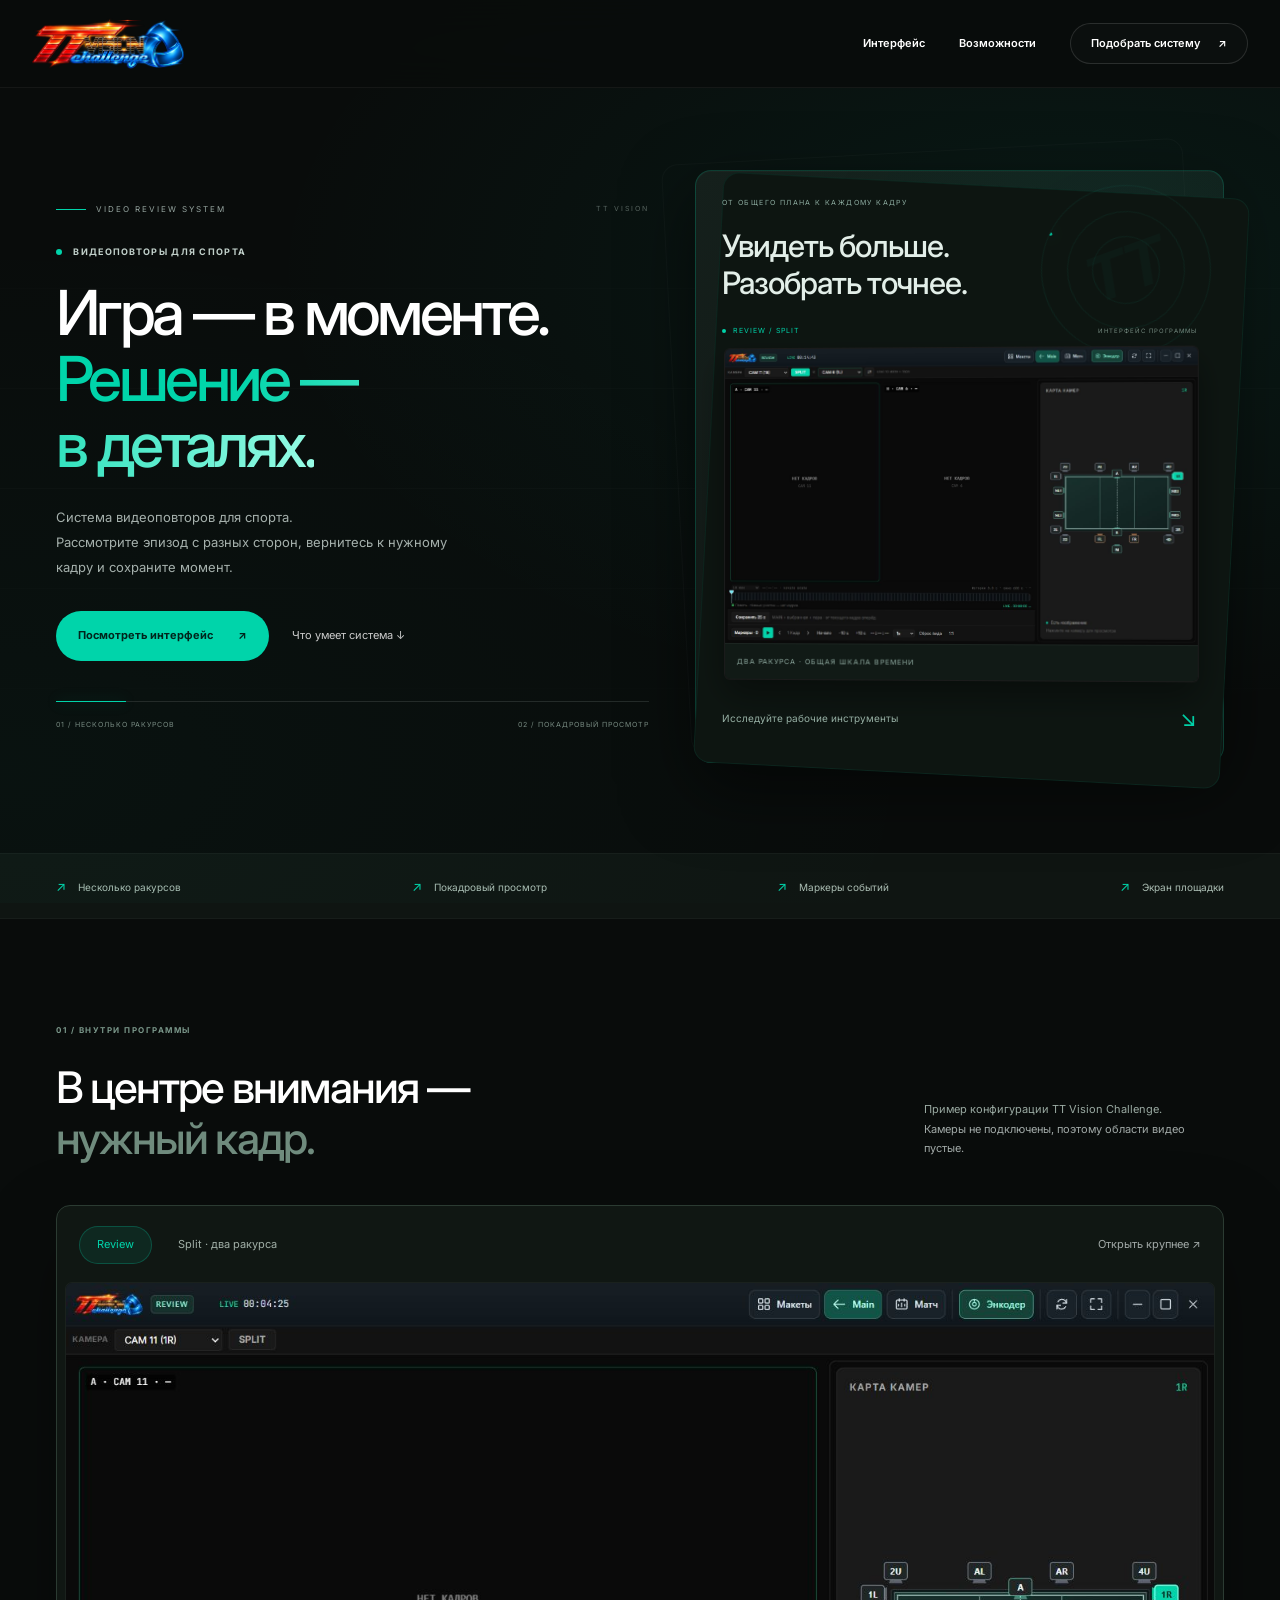
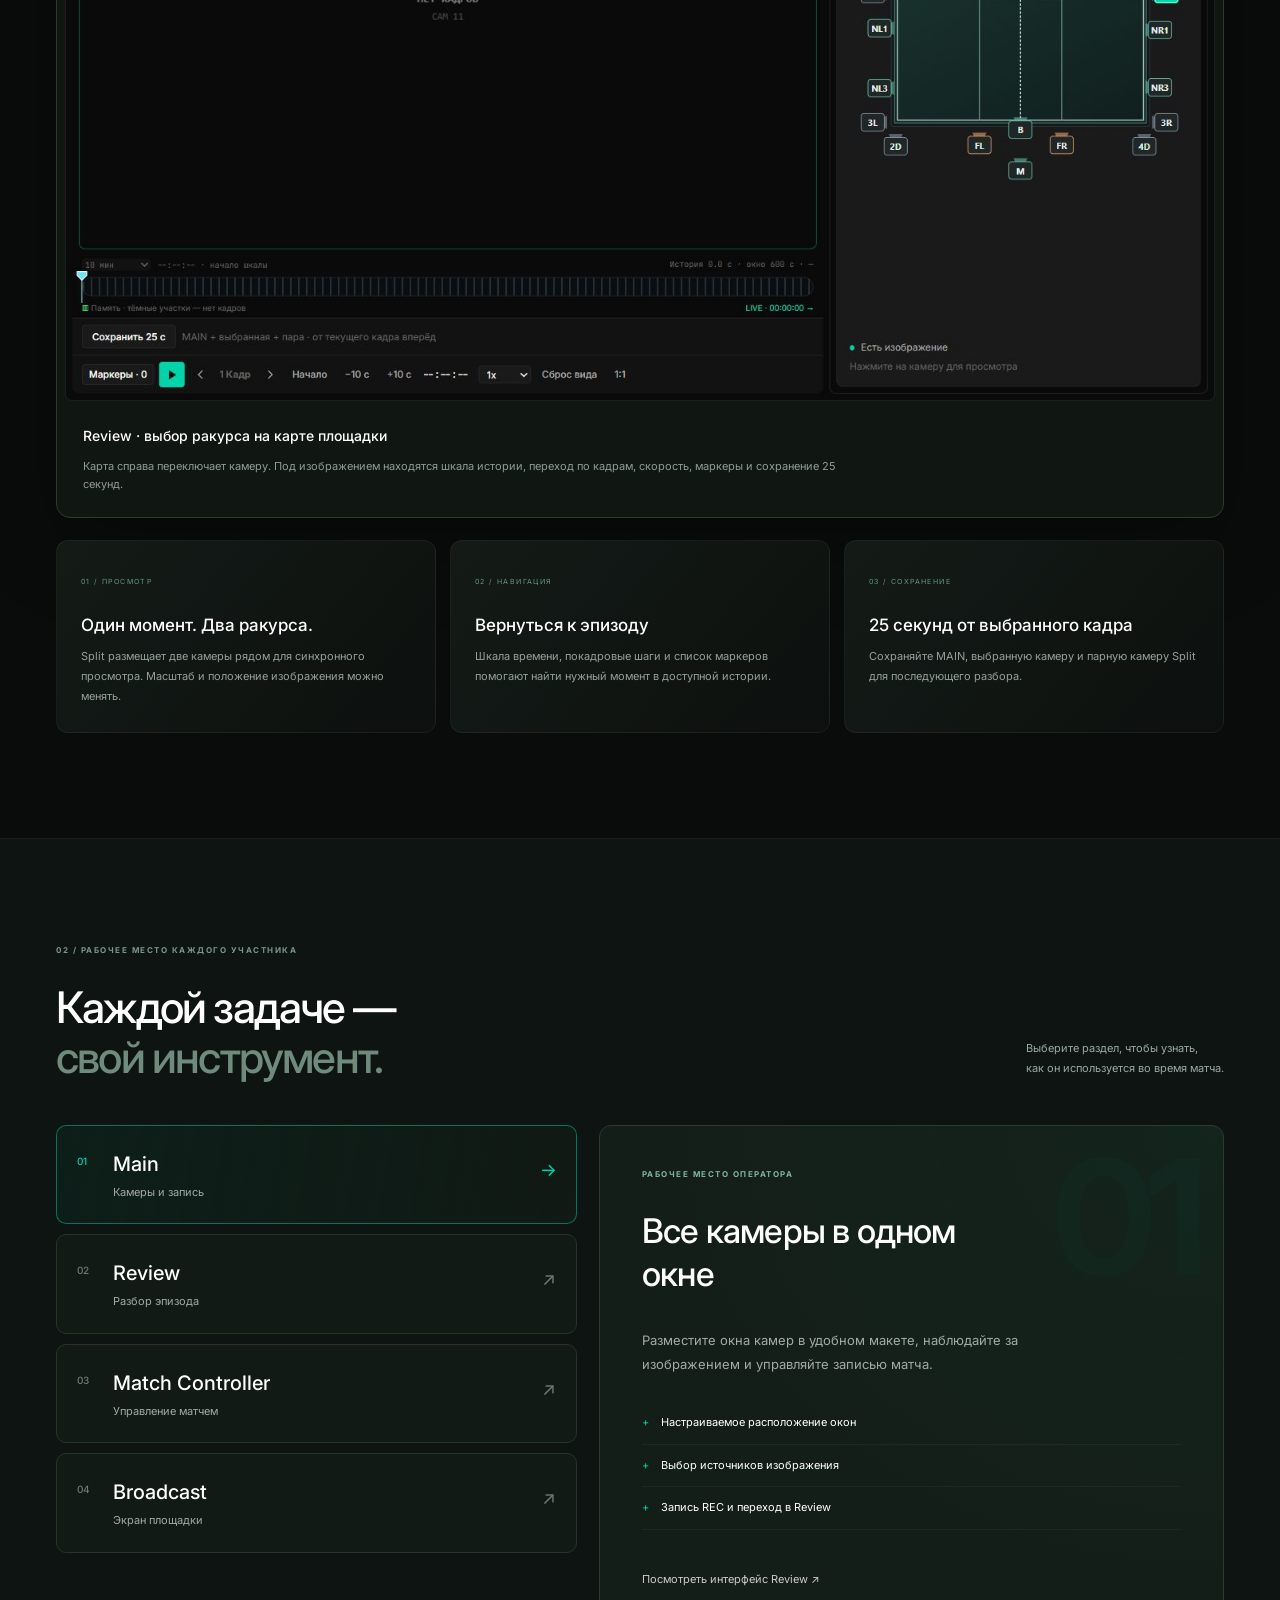
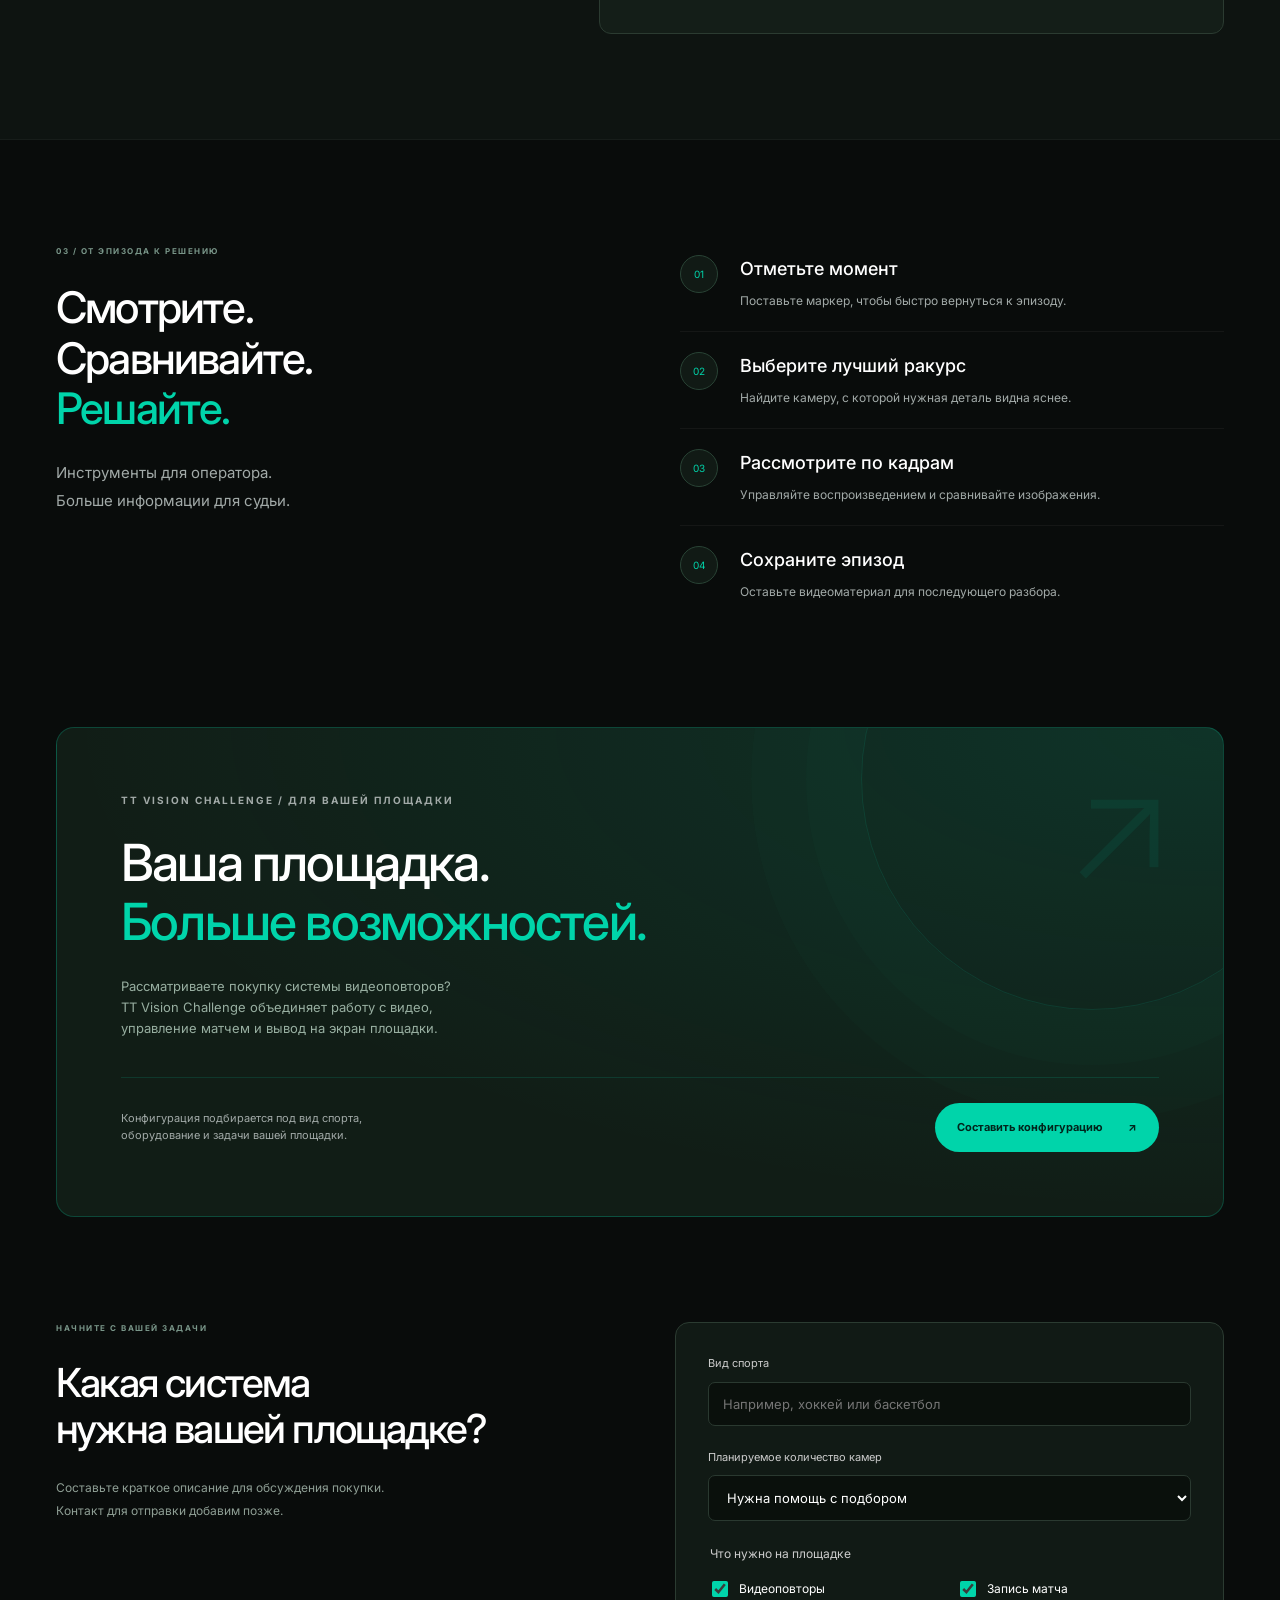
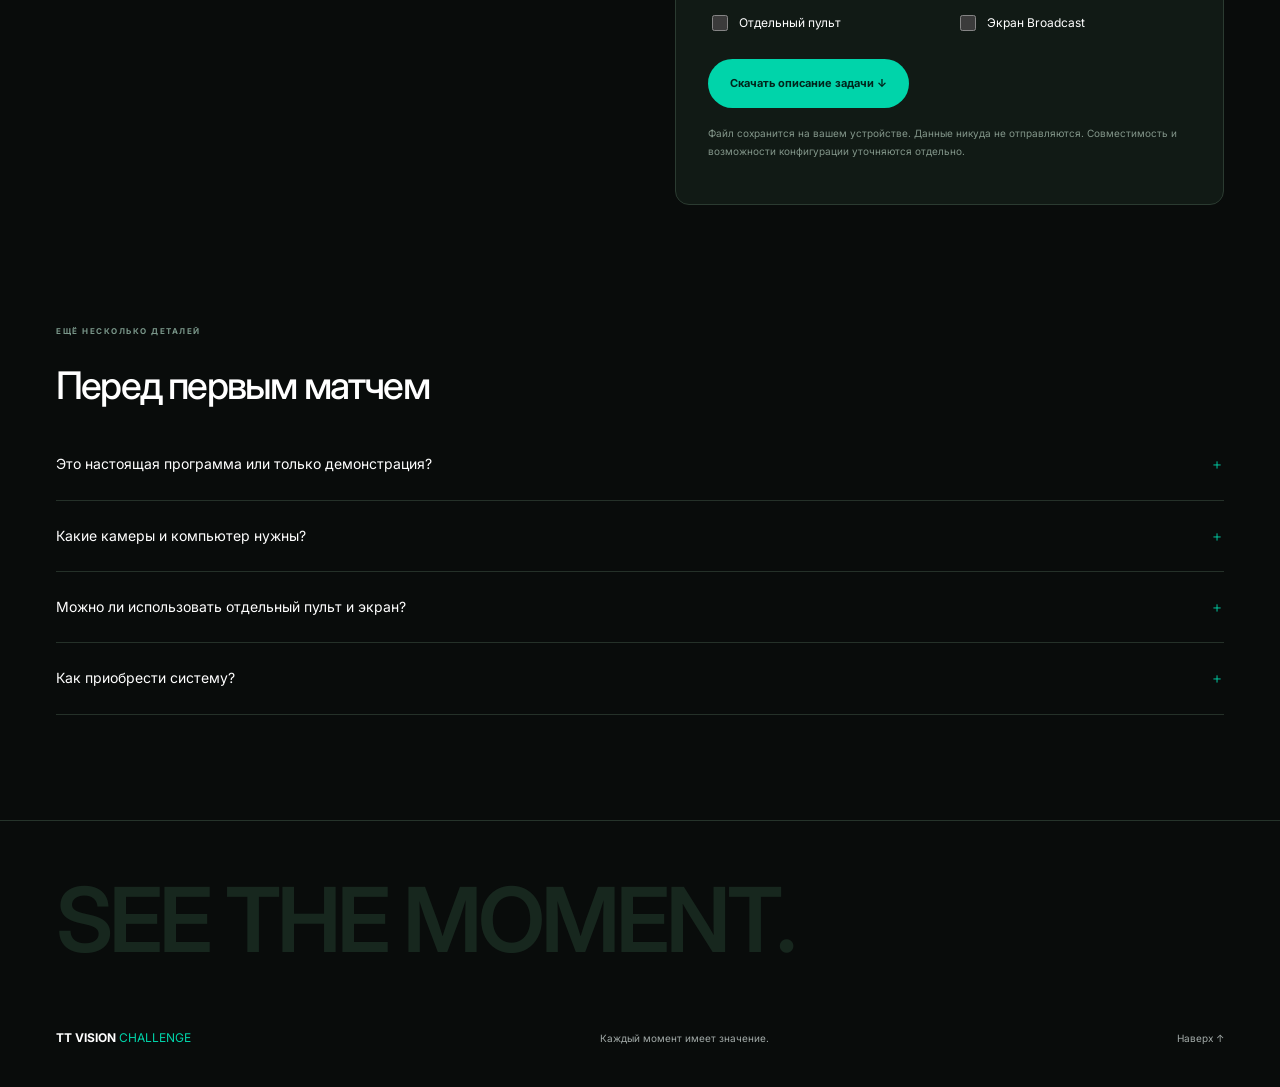
==== commit af40850e: "Refine editorial layout and product presentation" ====
--- a/index.html
+++ b/index.html
@@ -11,15 +11,15 @@
 <header class="header wrap"><a href="#" class="brand" aria-label="TT Vision Challenge — главная"><img src="assets/logo.png" alt="TT Vision Challenge" width="185" height="66"></a><nav aria-label="Основная навигация"><a href="#review">Интерфейс</a><a href="#system">Возможности</a><a href="#purchase" class="nav-cta">Подобрать систему <span aria-hidden="true">↗</span></a></nav></header>
 <main id="main">
 <section class="hero wrap">
-<div class="hero-copy"><p class="eyebrow"><span class="status-dot"></span> ВИДЕОПОВТОРЫ ДЛЯ СПОРТА</p><h1>Игра быстрая.<br><em>Детали важны.</em></h1><p class="lead">Система видеоповторов для спорта.<br>Рассмотрите эпизод с разных сторон, вернитесь к нужному кадру и сохраните момент.</p><div class="actions"><a class="button primary" href="#review">Посмотреть интерфейс <span aria-hidden="true">↗</span></a><a class="text-link" href="#system">Что умеет система <span aria-hidden="true">↓</span></a></div><div class="hero-foot"><span>TT VISION CHALLENGE</span><span>ДЕТАЛИ МЕНЯЮТ ИГРУ</span></div></div>
-<div class="product-intro"><div class="hero-orbit" aria-hidden="true"><span>TT</span><i></i><i></i></div><p class="tiny-label">ОТ ОБЩЕГО ПЛАНА К КАЖДОМУ КАДРУ</p><strong class="intro-title">Вся ситуация.<br>Перед глазами.</strong><div class="hero-preview"><img src="assets/split.png" width="1440" height="900" alt="Интерфейс Split с двумя окнами просмотра без подключённых камер"><span>РЕАЛЬНЫЙ ИНТЕРФЕЙС · SPLIT</span></div><a class="intro-link" href="#review">Рассмотреть интерфейс ↓</a></div>
+<div class="hero-copy"><div class="hero-kicker"><span class="kicker-line"></span> VIDEO REVIEW SYSTEM <span class="kicker-year">TT VISION</span></div><p class="eyebrow"><span class="status-dot"></span> ВИДЕОПОВТОРЫ ДЛЯ СПОРТА</p><h1>Игра — в моменте.<br><em>Решение —<br>в деталях.</em></h1><p class="lead">Система видеоповторов для спорта.<br>Рассмотрите эпизод с разных сторон, вернитесь к нужному кадру и сохраните момент.</p><div class="actions"><a class="button primary" href="#review">Посмотреть интерфейс <span aria-hidden="true">↗</span></a><a class="text-link" href="#system">Что умеет система <span aria-hidden="true">↓</span></a></div><div class="hero-foot"><span>01 / НЕСКОЛЬКО РАКУРСОВ</span><span>02 / ПОКАДРОВЫЙ ПРОСМОТР</span></div></div>
+<div class="product-intro"><div class="hero-orbit" aria-hidden="true"><span>TT</span><i></i><i></i></div><p class="tiny-label">ОТ ОБЩЕГО ПЛАНА К КАЖДОМУ КАДРУ</p><strong class="intro-title">Увидеть больше.<br>Разобрать точнее.</strong><div class="showcase-label"><span class="showcase-dot"></span> REVIEW / SPLIT <span>ИНТЕРФЕЙС ПРОГРАММЫ</span></div><div class="hero-preview"><img src="assets/split.png" width="1440" height="900" alt="Интерфейс Split с двумя окнами просмотра без подключённых камер"><span>ДВА РАКУРСА · ОБЩАЯ ШКАЛА ВРЕМЕНИ</span></div><a class="intro-link" href="#review"><span>Исследуйте рабочие инструменты</span><b>↘</b></a></div>
 </section>
 <div class="feature-strip"><div class="wrap"><span>Несколько ракурсов</span><span>Покадровый просмотр</span><span>Маркеры событий</span><span>Экран площадки</span></div></div>
-<section id="review" class="section wrap"><div class="section-heading"><div><p class="eyebrow">01 / ВНУТРИ ПРОГРАММЫ</p><h2>Знакомые инструменты.<br>Настоящий интерфейс.</h2></div><p>Пример конфигурации TT Vision Challenge.<br><span class="muted">Камеры не подключены, поэтому области видео пустые.</span></p></div><div class="gallery"><div class="gallery-tabs" aria-label="Снимки интерфейса"><button class="active" data-view="review" aria-pressed="true">Review</button><button data-view="split" aria-pressed="false">Split · два ракурса</button><a id="full-image" href="assets/review.png" target="_blank" rel="noopener">Открыть крупнее ↗</a></div><a id="image-link" href="assets/review.png" target="_blank" rel="noopener" aria-label="Открыть снимок интерфейса крупнее"><img id="interface-image" src="assets/review.png" alt="Настоящее окно Review: просмотр слева, карта камер справа и управление воспроизведением снизу. Камеры не подключены." width="1440" height="900"></a><div class="gallery-caption" aria-live="polite"><strong id="view-title">Review · выбор ракурса на карте площадки</strong><p id="view-description">Карта справа переключает камеру. Под изображением находятся шкала истории, переход по кадрам, скорость, маркеры и сохранение 25 секунд.</p></div></div><div class="review-facts"><article><span>01 / ПРОСМОТР</span><h3>Один момент. Два ракурса.</h3><p>Split размещает две камеры рядом для синхронного просмотра. Масштаб и положение изображения можно менять.</p></article><article><span>02 / НАВИГАЦИЯ</span><h3>Вернуться к эпизоду</h3><p>Шкала времени, покадровые шаги и список маркеров помогают найти нужный момент в доступной истории.</p></article><article><span>03 / СОХРАНЕНИЕ</span><h3>25 секунд от выбранного кадра</h3><p>Сохраняйте MAIN, выбранную камеру и парную камеру Split для последующего разбора.</p></article></div></section>
-<section id="system" class="system-section"><div class="wrap section"><p class="eyebrow">02 / РАБОЧЕЕ МЕСТО КАЖДОГО УЧАСТНИКА</p><div class="section-heading"><h2>Четыре раздела.<br>Один рабочий процесс.</h2><p>Выберите раздел, чтобы узнать,<br>как он используется во время матча.</p></div><div class="module-layout"><div class="module-switch" aria-label="Разделы программы"><button data-module="main" class="selected" aria-pressed="true"><span>01</span>Main <small>Камеры и запись</small><b>↗</b></button><button data-module="review" aria-pressed="false"><span>02</span>Review <small>Разбор эпизода</small><b>↗</b></button><button data-module="controller" aria-pressed="false"><span>03</span>Match Controller <small>Управление матчем</small><b>↗</b></button><button data-module="broadcast" aria-pressed="false"><span>04</span>Broadcast <small>Экран площадки</small><b>↗</b></button></div><article class="module-detail" aria-live="polite"><span class="module-number" id="module-number">01</span><p class="eyebrow" id="module-role">РАБОЧЕЕ МЕСТО ОПЕРАТОРА</p><h3 id="module-title">Все камеры в одном окне</h3><p id="module-copy">Разместите окна камер в удобном макете, наблюдайте за изображением и управляйте записью матча.</p><ul id="module-features"><li>Настраиваемое расположение окон</li><li>Выбор источников изображения</li><li>Запись REC и переход в Review</li></ul><a href="#review" class="text-link">Посмотреть интерфейс Review ↗</a></article></div></div></section>
+<section id="review" class="section wrap"><div class="section-heading"><div><p class="eyebrow">01 / ВНУТРИ ПРОГРАММЫ</p><h2>В центре внимания —<br><em>нужный кадр.</em></h2></div><p>Пример конфигурации TT Vision Challenge.<br><span class="muted">Камеры не подключены, поэтому области видео пустые.</span></p></div><div class="gallery"><div class="gallery-tabs" aria-label="Снимки интерфейса"><button class="active" data-view="review" aria-pressed="true">Review</button><button data-view="split" aria-pressed="false">Split · два ракурса</button><a id="full-image" href="assets/review.png" target="_blank" rel="noopener">Открыть крупнее ↗</a></div><a id="image-link" href="assets/review.png" target="_blank" rel="noopener" aria-label="Открыть снимок интерфейса крупнее"><img id="interface-image" src="assets/review.png" alt="Настоящее окно Review: просмотр слева, карта камер справа и управление воспроизведением снизу. Камеры не подключены." width="1440" height="900"></a><div class="gallery-caption" aria-live="polite"><strong id="view-title">Review · выбор ракурса на карте площадки</strong><p id="view-description">Карта справа переключает камеру. Под изображением находятся шкала истории, переход по кадрам, скорость, маркеры и сохранение 25 секунд.</p></div></div><div class="review-facts"><article><span>01 / ПРОСМОТР</span><h3>Один момент. Два ракурса.</h3><p>Split размещает две камеры рядом для синхронного просмотра. Масштаб и положение изображения можно менять.</p></article><article><span>02 / НАВИГАЦИЯ</span><h3>Вернуться к эпизоду</h3><p>Шкала времени, покадровые шаги и список маркеров помогают найти нужный момент в доступной истории.</p></article><article><span>03 / СОХРАНЕНИЕ</span><h3>25 секунд от выбранного кадра</h3><p>Сохраняйте MAIN, выбранную камеру и парную камеру Split для последующего разбора.</p></article></div></section>
+<section id="system" class="system-section"><div class="wrap section"><p class="eyebrow">02 / РАБОЧЕЕ МЕСТО КАЖДОГО УЧАСТНИКА</p><div class="section-heading"><h2>Каждой задаче —<br><em>свой инструмент.</em></h2><p>Выберите раздел, чтобы узнать,<br>как он используется во время матча.</p></div><div class="module-layout"><div class="module-switch" aria-label="Разделы программы"><button data-module="main" class="selected" aria-pressed="true"><span>01</span>Main <small>Камеры и запись</small><b>↗</b></button><button data-module="review" aria-pressed="false"><span>02</span>Review <small>Разбор эпизода</small><b>↗</b></button><button data-module="controller" aria-pressed="false"><span>03</span>Match Controller <small>Управление матчем</small><b>↗</b></button><button data-module="broadcast" aria-pressed="false"><span>04</span>Broadcast <small>Экран площадки</small><b>↗</b></button></div><article class="module-detail" aria-live="polite"><span class="module-number" id="module-number">01</span><p class="eyebrow" id="module-role">РАБОЧЕЕ МЕСТО ОПЕРАТОРА</p><h3 id="module-title">Все камеры в одном окне</h3><p id="module-copy">Разместите окна камер в удобном макете, наблюдайте за изображением и управляйте записью матча.</p><ul id="module-features"><li>Настраиваемое расположение окон</li><li>Выбор источников изображения</li><li>Запись REC и переход в Review</li></ul><a href="#review" class="text-link">Посмотреть интерфейс Review ↗</a></article></div></div></section>
 <section class="section wrap workflow"><div><p class="eyebrow">03 / ОТ ЭПИЗОДА К РЕШЕНИЮ</p><h2>Смотрите.<br>Сравнивайте.<br><em>Решайте.</em></h2><p class="lead">Инструменты для оператора.<br>Больше информации для судьи.</p></div><ol class="steps"><li><span>01</span><div><h3>Отметьте момент</h3><p>Поставьте маркер, чтобы быстро вернуться к эпизоду.</p></div></li><li><span>02</span><div><h3>Выберите лучший ракурс</h3><p>Найдите камеру, с которой нужная деталь видна яснее.</p></div></li><li><span>03</span><div><h3>Рассмотрите по кадрам</h3><p>Управляйте воспроизведением и сравнивайте изображения.</p></div></li><li><span>04</span><div><h3>Сохраните эпизод</h3><p>Оставьте видеоматериал для последующего разбора.</p></div></li></ol></section>
-<section id="purchase" class="purchase wrap"><div class="purchase-inner"><p class="eyebrow">TT VISION CHALLENGE / ДЛЯ ВАШЕЙ ПЛОЩАДКИ</p><h2>Следующий матч.<br>Новый уровень обзора.</h2><p>Рассматриваете покупку системы видеоповторов?<br>TT Vision Challenge объединяет работу с видео,<br class="desktop"> управление матчем и вывод на экран площадки.</p><div class="purchase-bottom"><span>Конфигурация подбирается под вид спорта,<br>оборудование и задачи вашей площадки.</span><a class="button primary" href="#configuration">Составить конфигурацию <span>↗</span></a></div></div></section>
+<section id="purchase" class="purchase wrap"><div class="purchase-inner"><span class="purchase-mark" aria-hidden="true">↗</span><p class="eyebrow">TT VISION CHALLENGE / ДЛЯ ВАШЕЙ ПЛОЩАДКИ</p><h2>Ваша площадка.<br><em>Больше возможностей.</em></h2><p>Рассматриваете покупку системы видеоповторов?<br>TT Vision Challenge объединяет работу с видео,<br class="desktop"> управление матчем и вывод на экран площадки.</p><div class="purchase-bottom"><span>Конфигурация подбирается под вид спорта,<br>оборудование и задачи вашей площадки.</span><a class="button primary" href="#configuration">Составить конфигурацию <span>↗</span></a></div></div></section>
 <section id="configuration" class="section wrap configuration"><div><p class="eyebrow">НАЧНИТЕ С ВАШЕЙ ЗАДАЧИ</p><h2>Какая система<br>нужна вашей площадке?</h2><p class="lead">Составьте краткое описание для обсуждения покупки.<br>Контакт для отправки добавим позже.</p></div><form id="config-form"><label for="sport">Вид спорта</label><input id="sport" name="sport" placeholder="Например, хоккей или баскетбол" maxlength="80" required><label for="cameras">Планируемое количество камер</label><select id="cameras" name="cameras"><option>Нужна помощь с подбором</option><option>До 4 камер</option><option>От 5 до 8 камер</option><option>От 9 до 16 камер</option><option>Больше 16 камер</option></select><fieldset><legend>Что нужно на площадке</legend><label><input type="checkbox" name="feature" value="Видеоповторы" checked> Видеоповторы</label><label><input type="checkbox" name="feature" value="Запись матча" checked> Запись матча</label><label><input type="checkbox" name="feature" value="Отдельный пульт"> Отдельный пульт</label><label><input type="checkbox" name="feature" value="Экран Broadcast"> Экран Broadcast</label></fieldset><button type="submit" class="button primary">Скачать описание задачи ↓</button><p class="form-note">Файл сохранится на вашем устройстве. Данные никуда не отправляются. Совместимость и возможности конфигурации уточняются отдельно.</p><p id="config-status" role="status"></p></form></section>
 <section class="faq wrap section"><p class="eyebrow">ЕЩЁ НЕСКОЛЬКО ДЕТАЛЕЙ</p><h2>Перед первым матчем</h2><details><summary>Это настоящая программа или только демонстрация?<span>＋</span></summary><p>TT Vision Challenge — приложение для работы с видеоповторами и управления матчем. На этом сайте представлены снимки настоящего интерфейса локальной сборки без подключённых камер. Это обзор программы, а не работающий видеоплеер в браузере.</p></details><details><summary>Какие камеры и компьютер нужны?<span>＋</span></summary><p>Совместимость камер, сеть, накопители и производительность ПК проверяются для конкретной конфигурации. Количество камер, разрешение и частота кадров подбираются вместе, после проверки оборудования.</p></details><details><summary>Можно ли использовать отдельный пульт и экран?<span>＋</span></summary><p>Да. Матч-контроллер предназначен для управления с отдельного устройства, а Broadcast выводит оформление матча на выбранный экран. Сеть и подключение дисплеев настраиваются для вашей площадки.</p></details><details><summary>Как приобрести систему?<span>＋</span></summary><p>Сайт готовится к приёму обращений. Контакты для обсуждения покупки будут опубликованы здесь. Можно скачать описание своей задачи в разделе подбора системы. Сейчас сайт не принимает заявки и платежи.</p></details></section>
-</main><footer class="footer wrap"><a href="#" class="footer-brand">TT VISION <span>CHALLENGE</span></a><p>Каждый момент имеет значение.</p><a href="#main">Наверх ↑</a></footer>
+</main><footer class="footer wrap"><div class="footer-wordmark" aria-hidden="true">SEE THE MOMENT.</div><a href="#" class="footer-brand">TT VISION <span>CHALLENGE</span></a><p>Каждый момент имеет значение.</p><a href="#main">Наверх ↑</a></footer>
 <dialog id="image-dialog" aria-label="Просмотр интерфейса"><div class="dialog-bar"><span>TT VISION CHALLENGE / ИНТЕРФЕЙС</span><button id="close-image" aria-label="Закрыть просмотр">Закрыть ×</button></div><div class="dialog-scroll"><img id="dialog-image" src="assets/review.png" alt="Интерфейс программы" width="1440" height="900"></div><p>На узком экране изображение можно прокручивать в стороны.</p></dialog><script src="app.js"></script></body></html>
--- a/style.css
+++ b/style.css
@@ -8,3 +8,16 @@
 .header{position:sticky;top:0;z-index:5;background:#0a0a0aeb;backdrop-filter:blur(18px);height:88px}.hero{padding-top:72px;padding-bottom:72px}.hero h1{font-size:clamp(48px,5.4vw,78px)}.product-intro{position:relative;padding:32px;overflow:hidden;background:radial-gradient(ellipse at 85% 0,#00d4aa14,transparent 65%),#111}.intro-title{position:relative;display:block;font-size:36px;line-height:1.15;letter-spacing:-1px;font-weight:500;margin:20px 0 32px}.hero-orbit{position:absolute;right:-30px;top:-30px;width:230px;height:230px;border:1px solid #00d4aa12;border-radius:50%;display:grid;place-items:center;transform:rotate(-20deg)}.hero-orbit span{font-size:80px;color:#00d4aa0a;font-weight:800;font-style:italic}.hero-orbit i{position:absolute;inset:25px;border:1px solid #00d4aa12;border-radius:50%}.hero-orbit i:last-child{inset:50px}.hero-preview{border:1px solid #333;border-radius:7px;overflow:hidden;background:#0a0a0a;position:relative;box-shadow:0 20px 35px #0008}.hero-preview img{display:block;width:100%;height:auto}.hero-preview>span{display:block;padding:10px 12px;font-size:8px;color:var(--muted);letter-spacing:1px;border-top:1px solid var(--line)}.gallery img{cursor:zoom-in}.gallery-tabs a:hover{color:var(--accent)}.module-layout{display:grid;grid-template-columns:1fr 1.2fr;gap:40px}.module-switch{display:flex;flex-direction:column;gap:10px}.module-switch button{position:relative;text-align:left;background:transparent;border:1px solid var(--line);border-radius:8px;padding:22px 40px 22px 56px;font-size:20px;font-weight:500;transition:background .2s,border-color .2s}.module-switch button>span{position:absolute;left:20px;top:27px;color:#777;font-size:10px}.module-switch button small{display:block;color:var(--muted);font-size:11px;font-weight:400;margin-top:4px}.module-switch button b{position:absolute;right:20px;top:30px;font-size:18px;font-weight:400;color:#777}.module-switch button.selected{background:#00d4aa09;border-color:#00d4aa80}.module-switch button.selected>span,.module-switch button.selected b{color:var(--accent)}.module-detail{position:relative;border:1px solid var(--line);border-radius:10px;padding:48px;background:#161616;overflow:hidden}.module-number{position:absolute;right:25px;top:0;font-size:130px;line-height:1.2;font-weight:700;letter-spacing:-10px;color:#ffffff04;pointer-events:none}.module-detail h3{position:relative;font-size:32px;line-height:1.25;letter-spacing:-.8px;font-weight:500;max-width:400px}.module-detail>p:not(.eyebrow){font-size:14px;color:var(--muted);max-width:430px;line-height:1.8}.module-detail ul{list-style:none;padding:0;margin:26px 0 35px}.module-detail li{font-size:12px;padding:10px 0;border-bottom:1px solid var(--line)}.module-detail li:before{content:'+';color:var(--accent);margin-right:12px}.configuration{display:grid;grid-template-columns:1fr 1fr;gap:75px}.configuration .lead{margin-top:24px;font-size:13px}#config-form{background:#121212;border:1px solid var(--line);border-radius:10px;padding:30px}#config-form>label{display:block;font-size:12px;color:#ccc;margin:0 0 9px}#config-form>input,#config-form>select{width:100%;padding:13px 14px;background:#0a0a0a;border:1px solid #333;border-radius:5px;color:#fff;font:13px Inter,Arial,sans-serif;margin-bottom:23px}#config-form input:focus-visible,#config-form select:focus-visible{outline:2px solid var(--accent);outline-offset:2px}fieldset{border:0;padding:0;margin:0 0 25px;display:grid;grid-template-columns:1fr 1fr;gap:12px}legend{font-size:12px;color:#ccc;margin-bottom:14px}fieldset label{font-size:12px;display:flex;gap:8px;align-items:center}fieldset input{accent-color:var(--accent);width:16px;height:16px}.form-note{font-size:10px;color:#888;margin:16px 0 0;line-height:1.8}#config-form button{border:0}#config-status{font-size:12px;color:var(--accent);margin:12px 0 0}dialog{width:min(1600px,96vw);max-width:96vw;max-height:94vh;padding:0;background:#121212;border:1px solid #444;border-radius:10px;color:white;box-shadow:0 30px 100px #0009}dialog::backdrop{background:#000d;backdrop-filter:blur(8px)}.dialog-bar{display:flex;justify-content:space-between;align-items:center;padding:15px 20px;border-bottom:1px solid var(--line);gap:16px}.dialog-bar span{font-size:10px;letter-spacing:1px;color:var(--muted)}.dialog-bar button{border:1px solid #444;background:#202020;border-radius:5px;padding:8px 12px;font-size:12px}.dialog-scroll{overflow:auto;max-height:74vh}.dialog-scroll img{display:block;width:100%;min-width:1000px;height:auto}dialog>p{padding:10px 20px;font-size:11px;color:var(--muted);margin:0}.button{transition:background .2s,transform .2s}.button:hover{transform:translateY(-2px)}.faq{padding-top:30px}
 @media(max-width:900px){.module-detail{padding:28px}.module-detail h3{font-size:27px}.configuration{gap:30px}.hero h1{font-size:54px}.product-intro{padding:24px}.intro-title{font-size:30px}.module-layout{gap:20px}}
 @media(max-width:600px){html{scroll-padding-top:90px}.header{height:75px}.header nav{gap:10px}.header nav>a:nth-child(2){display:none}.hero{padding-top:42px;padding-bottom:42px}.hero h1{font-size:48px}.hero .product-intro{padding:24px}.hero-foot{margin-top:28px}.intro-title{font-size:30px}.module-layout,.configuration{grid-template-columns:1fr;gap:24px}.module-switch{display:grid;grid-template-columns:1fr 1fr;gap:8px}.module-switch button{padding:16px 12px;font-size:14px;min-height:92px}.module-switch button>span{position:static;display:block;font-size:9px;margin-bottom:6px}.module-switch button small{font-size:9px}.module-switch button b{right:12px;top:12px;font-size:13px}.module-detail{padding:26px}.module-detail h3{font-size:27px}.module-detail>p:not(.eyebrow){font-size:12px}.configuration{padding-top:55px}.configuration .lead{margin-bottom:0}#config-form{padding:22px}fieldset{grid-template-columns:1fr;gap:13px}.dialog-bar{padding:12px}.dialog-bar span{font-size:8px}.dialog-bar button{white-space:nowrap}.purchase-bottom .button{font-size:11px}.hero-preview>span{font-size:7px}}
+
+/* Motion and depth: ornamental effects never cover the interface. */
+.hero{position:relative;isolation:isolate}.hero:before{content:'';position:absolute;z-index:-1;inset:0 -5vw -40px;pointer-events:none;background:radial-gradient(ellipse at 10% 22%,#00d4aa12,transparent 48%),radial-gradient(ellipse at 90% 80%,#006c5a15,transparent 45%)}.hero-copy{position:relative}.hero h1 em{background:linear-gradient(105deg,#00d4aa 15%,#a1ffe9 48%,#00d4aa 78%);background-size:220% 100%;background-clip:text;-webkit-background-clip:text;color:transparent}.hero-foot{position:relative}.hero-foot:before{content:'';position:absolute;top:-1px;left:0;width:70px;height:1px;background:var(--accent);box-shadow:0 0 14px #00d4aa66}.product-intro{border-color:#00d4aa32;box-shadow:0 25px 80px #0008,inset 0 1px 0 #ffffff09;background:radial-gradient(circle at var(--spot-x,80%) var(--spot-y,20%),#00d4aa18,transparent 55%),#111;transition:border-color .35s,box-shadow .35s}.product-intro:hover{border-color:#00d4aa66;box-shadow:0 28px 90px #000a,0 0 50px #00d4aa08}.hero-orbit{width:290px;height:290px;right:-65px;top:-75px;border-color:#00d4aa26}.hero-orbit:after{content:'';position:absolute;left:44px;top:36px;width:5px;height:5px;border-radius:50%;background:var(--accent);box-shadow:0 0 18px #00d4aa77}.hero-orbit span{color:#00d4aa10}.hero-preview{transform:perspective(1000px) rotateY(-3deg) rotateX(2deg);transition:transform .55s cubic-bezier(.2,.7,.2,1),border-color .3s;transform-origin:center}.product-intro:hover .hero-preview{transform:perspective(1000px) rotateY(0) rotateX(0);border-color:#00d4aa55}.hero-preview>span:before{content:'';display:inline-block;width:5px;height:5px;border-radius:50%;background:var(--accent);margin-right:8px}.button{position:relative;overflow:hidden;box-shadow:0 0 0 transparent;transition:transform .25s,box-shadow .25s,background .25s}.button.primary:hover{box-shadow:0 8px 28px #00d4aa24}.button>span,.text-link>span,.nav-cta>span{display:inline-block;transition:transform .25s}.button:hover>span,.nav-cta:hover>span{transform:translate(3px,-3px)}.primary:after{content:'';position:absolute;inset:-50% auto -50% -60%;width:35%;background:linear-gradient(90deg,transparent,#ffffff38,transparent);transform:skewX(-20deg);pointer-events:none}.primary:hover:after{left:130%;transition:left .65s}.header nav>a{position:relative}.header nav>a:not(.nav-cta):after{content:'';position:absolute;bottom:-7px;left:0;width:100%;height:1px;background:var(--accent);transform:scaleX(0);transform-origin:left;transition:transform .25s}.header nav>a:hover:after{transform:scaleX(1)}.review-facts article{padding:23px 20px;border:1px solid var(--line);border-radius:9px;background:linear-gradient(140deg,#171717,#101010);transition:transform .3s,border-color .3s,box-shadow .3s}.review-facts article:hover{transform:translateY(-5px);border-color:#00d4aa55;box-shadow:0 14px 30px #0004}.module-switch button{transition:transform .25s,background .25s,border-color .25s}.module-switch button:hover{transform:translateX(4px);border-color:#00d4aa55}.module-switch button b{transition:transform .25s}.module-switch button.selected b{transform:rotate(45deg)}.gallery{transition:border-color .3s,box-shadow .3s}.gallery:hover{border-color:#00d4aa44;box-shadow:0 20px 70px #0005}.gallery-tabs button{transition:background .2s,color .2s,border-color .2s}.steps li>span{transition:background .25s,border-color .25s,box-shadow .25s}.steps li:hover>span{background:#00d4aa15;border-color:#00d4aa80;box-shadow:0 0 18px #00d4aa12}.purchase-inner{position:relative;overflow:hidden}.purchase-inner:after{content:'';pointer-events:none;position:absolute;right:-100px;top:-180px;width:460px;height:460px;border:1px solid #00d4aa1f;border-radius:50%;box-shadow:0 0 0 55px #00d4aa05,0 0 0 110px #00d4aa03}.purchase-inner>*{position:relative;z-index:1}.faq summary{transition:color .2s}.faq summary:hover{color:var(--accent)}.faq summary span{transition:transform .25s}.faq details[open] summary span{transform:rotate(45deg)}.page-progress{position:fixed;top:0;left:0;z-index:20;height:2px;width:100%;pointer-events:none;background:var(--accent);transform:scaleX(0);transform-origin:left;box-shadow:0 0 12px #00d4aa55}.reveal-ready{opacity:0;transform:translateY(22px);transition:opacity .65s ease,transform .65s cubic-bezier(.2,.7,.2,1);transition-delay:var(--reveal-delay,0ms)}.reveal-ready.is-visible{opacity:1;transform:none}
+@keyframes heroEnter{from{opacity:0;transform:translateY(18px)}to{opacity:1;transform:none}}@keyframes accentLight{from{background-position:100% 50%}to{background-position:0% 50%}}@keyframes orbitEntrance{from{opacity:0;transform:rotate(-70deg) scale(.85)}to{opacity:1;transform:rotate(-20deg) scale(1)}}
+@media(prefers-reduced-motion:no-preference){.hero-copy>.eyebrow{animation:heroEnter .65s both}.hero h1{animation:heroEnter .8s .08s both}.hero h1 em{animation:accentLight 2.6s .3s both}.hero-copy>.lead{animation:heroEnter .8s .16s both}.hero-copy>.actions{animation:heroEnter .8s .24s both}.hero-copy>.hero-foot{animation:heroEnter .8s .32s both}.hero>.product-intro{animation:heroEnter 1s .2s both}.hero-orbit{animation:orbitEntrance 2s .2s both}dialog[open]{animation:heroEnter .25s both}}
+@media(max-width:600px){.hero:before{inset:0 0 -30px}.hero-preview{transform:none}.review-facts article{padding:22px}.module-switch button:hover{transform:none}.hero-orbit{width:230px;height:230px;right:-50px;top:-55px}}
+@media(prefers-reduced-motion:reduce){*,*:before,*:after{animation:none!important;transition:none!important;scroll-behavior:auto!important}.reveal-ready{opacity:1!important;transform:none!important}.hero-preview{transform:none}.review-facts article:hover,.button:hover,.module-switch button:hover{transform:none}}
+html{scroll-padding-top:110px}@media(max-width:600px){html{scroll-padding-top:95px}}
+
+/* Editorial composition */
+:root{--muted:#a2aaa8;--line:#242b29}body{background:#090c0b}.header{max-width:none;padding-left:max(32px,calc((100vw - 1248px)/2));padding-right:max(32px,calc((100vw - 1248px)/2));background:#090c0bec;border-bottom-color:#ffffff0d}.brand img{width:152px}.nav-cta{border-radius:100px!important;padding:11px 20px!important;background:#ffffff04;border-color:#ffffff20}.header nav{font-size:11px;gap:34px}.hero{gap:46px;padding-top:82px;padding-bottom:90px;grid-template-columns:1.12fr 1fr;align-items:center}.hero:before{inset:-88px -5vw -50px;background:radial-gradient(ellipse at 80% 30%,#00d4aa12,transparent 50%),radial-gradient(ellipse at 5% 85%,#00d4aa08,transparent 50%)}.hero:after{content:'';position:absolute;z-index:-1;pointer-events:none;inset:0;background-image:linear-gradient(#ffffff05 1px,transparent 1px);background-size:100% 100px;mask-image:linear-gradient(transparent,#000,transparent)}.hero-kicker{display:flex;gap:10px;align-items:center;font-size:8px;letter-spacing:2px;color:#95a49f;margin-bottom:30px}.kicker-line{width:30px;height:1px;background:var(--accent)}.kicker-year{margin-left:auto;font-size:7px;color:#57645f}.hero-copy>.eyebrow{font-size:9px;letter-spacing:1.3px;color:#c1d0ca;margin-bottom:20px}.hero h1{font-size:clamp(48px,4.85vw,69px);font-weight:500;letter-spacing:-3.6px;line-height:1.065;margin-bottom:27px}.hero .lead{max-width:400px;font-size:13px;line-height:1.9;color:#a5b0ac}.hero .actions{gap:23px}.button{border-radius:100px;font-size:11px;padding:16px 22px}.button.primary{background:#00d4aa;color:#00251c}.text-link{font-size:11px}.hero-foot{font-size:7px;letter-spacing:1px;padding-top:17px;margin-top:40px;color:#788b82}.product-intro{border-radius:16px;padding:26px;background:radial-gradient(circle at var(--spot-x,80%) var(--spot-y,20%),#00d4aa14,transparent 60%),linear-gradient(145deg,#15201c,#0d1210);box-shadow:0 25px 70px #0008,inset 0 1px 0 #ffffff06;overflow:visible;isolation:isolate}.product-intro:before{content:'';position:absolute;inset:14px -12px -14px 12px;z-index:-1;border:1px solid #00d4aa15;border-radius:16px;background:#0d1511;transform:rotate(3deg);pointer-events:none}.product-intro:after{content:'';position:absolute;inset:-20px 25px 20px -20px;z-index:-2;border:1px solid #ffffff06;border-radius:16px;transform:rotate(-3deg);pointer-events:none}.product-intro>.tiny-label{font-size:7px;letter-spacing:1.4px;color:#8daca0;margin-bottom:18px;position:relative;z-index:1}.intro-title{font-size:31px;font-weight:500;line-height:1.18;margin-bottom:24px;color:#e2eee8;letter-spacing:-1px}.hero-orbit{overflow:hidden;right:12px;top:14px;width:170px;height:170px;border-color:#00d4aa13;z-index:0}.hero-orbit span{font-size:65px;color:#00d4aa07}.hero-orbit:after{width:3px;height:3px;left:24px;top:23px}.showcase-label{display:flex;align-items:center;gap:7px;font-size:7px;letter-spacing:1px;color:var(--accent);margin:0 0 10px}.showcase-label>span:last-child{margin-left:auto;font-size:6px;color:#768b81}.showcase-dot{width:4px;height:4px;border-radius:50%;background:var(--accent)}.hero-preview{transform:perspective(1000px) rotateY(-2deg);border-color:#ffffff12;border-radius:6px;box-shadow:0 15px 35px #0006}.hero-preview>span{font-size:7px;background:#111a16;color:#8faaa0;border-color:#ffffff0b;padding:12px}.hero-preview>span:before{display:none}.intro-link{display:flex;align-items:center;justify-content:space-between;font-size:10px;color:#9ab4a8;margin-top:20px}.intro-link b{font-size:22px;font-weight:400;color:var(--accent);transition:transform .2s}.intro-link:hover b{transform:translate(3px,3px)}.feature-strip{background:#0f1512;border-color:#ffffff09}.feature-strip .wrap{padding-top:22px;padding-bottom:22px;font-size:10px;color:#abbdb3}.feature-strip span:before{content:'↗';font-size:13px}.section{padding-top:105px;padding-bottom:105px}.section .eyebrow{font-size:8px;letter-spacing:1.5px;color:#7a978a}.section-heading{margin-bottom:42px;gap:40px}h2{font-size:clamp(31px,3.4vw,48px);font-weight:500;letter-spacing:-1.8px;line-height:1.16}.section-heading>p{font-size:11px;color:#9aaaa2;max-width:300px}.section-heading em{color:#6f8b7d}.gallery{border-radius:14px;background:#101713;border-color:#2b3b32;padding:8px;box-shadow:0 28px 80px #0004}.gallery-tabs{border:0;padding:12px 14px 18px;gap:8px}.gallery-tabs button{border-radius:100px;border-color:transparent;font-size:11px;padding:9px 17px;color:#a1afa7}.gallery-tabs button.active{background:#00d4aa16;border-color:#00d4aa40;color:var(--accent)}.gallery>a{display:block;overflow:hidden;border:1px solid #ffffff0b;border-radius:7px}.gallery-caption{border:0;padding:22px 18px 16px}.gallery-caption strong{font-size:14px}.gallery-caption p{font-size:11px;max-width:760px;color:#8e9c94}.review-facts{gap:14px;margin-top:22px}.review-facts article{padding:25px 24px;border-color:#ffffff0d;background:linear-gradient(130deg,#141b17,#0c100e);border-radius:12px}.review-facts span{font-size:7px;color:#629782;letter-spacing:1.4px}.review-facts h3{font-size:17px;line-height:1.4;margin-top:22px}.review-facts p{font-size:11px;color:#93a199}.system-section{background:#0e1411;border-color:#ffffff0a}.module-layout{gap:22px}.module-switch button{border-color:#26352c;background:#111a15;padding-top:22px;padding-bottom:22px;border-radius:10px}.module-switch button.selected{border-color:#00d4aa77;background:linear-gradient(100deg,#00d4aa0e,#111a15)}.module-detail{background:radial-gradient(ellipse at 100% 0,#00d4aa09,transparent 65%),#141e18;border-color:#2b3b31;border-radius:12px;padding:42px}.module-detail .eyebrow{color:#80b59c}.module-detail h3{font-size:34px;font-weight:500;max-width:360px;margin-top:30px}.module-detail>p:not(.eyebrow){font-size:13px}.module-detail li{font-size:11px;border-color:#ffffff0b;padding:12px 0}.module-number{font-size:160px;color:#00d4aa06;right:25px;top:-5px}.workflow .steps{padding-top:10px}.steps li{gap:22px;margin-bottom:0;padding:20px 0;border-bottom:1px solid #ffffff0c}.steps li:first-child{padding-top:0}.steps li:last-child{border:0}.steps li>span{background:#111a15;border-color:#294335;border-radius:50%;min-width:38px;height:38px;font-size:10px}.steps h3{font-size:18px}.steps p{font-size:12px}.purchase-inner{padding:64px;background:radial-gradient(ellipse at 100% 0,#00d4aa20,transparent 70%),#111d16;border-color:#00d4aa3b;border-radius:18px}.purchase-inner h2{font-size:clamp(36px,4vw,56px);max-width:750px}.purchase-inner h2 em{color:var(--accent)}.purchase-mark{position:absolute!important;right:50px;top:20px;font-size:150px;line-height:1;font-weight:300;color:#00d4aa15;z-index:0!important}.purchase-inner>p:not(.eyebrow){font-size:13px;color:#98afa1}.purchase-bottom{margin-top:38px;border-top:1px solid #00d4aa25;padding-top:25px}.configuration{gap:70px}.configuration h2{font-size:40px}.configuration .lead{font-size:12px;color:#8f9f95}#config-form{background:#111a15;border-color:#2b3b31;padding:32px;border-radius:14px}#config-form>input,#config-form>select{background:#0a100c;border-color:#2a3930;border-radius:7px}#config-form>label{font-size:11px}.form-note{color:#83968a}.faq{padding-top:15px}.faq summary{padding:24px 0;font-size:14px}.faq details{border-color:#253129}.faq h2{font-size:38px;margin-bottom:22px}.footer{position:relative;flex-wrap:wrap;padding-top:30px;padding-bottom:40px;border-color:#26342b}.footer-wordmark{width:100%;font-size:clamp(35px,7vw,95px);line-height:1.2;letter-spacing:-4px;font-weight:600;color:#17271e;padding:15px 0 35px;user-select:none}.footer-brand{font-size:12px}.footer p,.footer>a:last-child{font-size:10px}
+@media(max-width:1000px){.hero{gap:30px}.hero h1{font-size:52px;letter-spacing:-2.8px}.product-intro{padding:22px}.intro-title{font-size:27px}.hero-foot{flex-direction:column;gap:6px}.configuration{gap:35px}.module-detail{padding:30px}.module-detail h3{font-size:28px}.hero .actions{gap:15px;flex-wrap:wrap}}
+@media(max-width:700px){.header{padding-left:20px;padding-right:20px}.hero{grid-template-columns:1fr;padding-top:34px;padding-bottom:55px;gap:43px}.hero-kicker{margin-bottom:23px}.hero h1{font-size:clamp(42px,8.8vw,61px);letter-spacing:-2.4px;line-height:1.08}.hero-copy>.eyebrow{font-size:8px;margin-bottom:17px}.hero .lead{font-size:13px;max-width:440px}.hero-foot{flex-direction:row;gap:12px;font-size:6px;margin-top:28px}.hero>.product-intro{margin:0 10px 0 0;padding:24px}.intro-title{font-size:30px}.hero-preview{transform:none}.hero .actions{flex-wrap:nowrap;gap:16px}.hero .button{font-size:10px;padding:15px 18px;gap:16px}.hero .text-link{font-size:10px}.section{padding-top:65px;padding-bottom:65px}.section-heading{margin-bottom:28px;gap:22px}.section-heading>p{font-size:11px}.review-facts{gap:12px}.review-facts article{padding:23px}.gallery{padding:5px;border-radius:10px}.gallery-tabs{padding:10px 7px 14px}.gallery-tabs button{font-size:10px;padding:8px 13px}.gallery-caption{padding:17px 12px}.gallery-caption p{font-size:10px}.module-detail{padding:28px}.module-detail h3{font-size:28px;margin-top:25px}.module-number{font-size:135px}.module-switch button{padding:15px 12px}.purchase-inner{padding:32px 25px}.purchase-inner h2{font-size:34px}.purchase-mark{font-size:100px;right:18px;top:14px}.purchase-bottom{gap:20px;padding-top:20px}.configuration{gap:28px}.configuration h2{font-size:33px}#config-form{padding:24px}.faq{padding-top:12px}.faq h2{font-size:30px}.faq summary{font-size:12px}.footer-wordmark{font-size:clamp(28px,8.3vw,50px);letter-spacing:-1.5px;padding-bottom:22px}.brand img{width:128px}.nav-cta{font-size:9px;padding:10px 14px!important}}
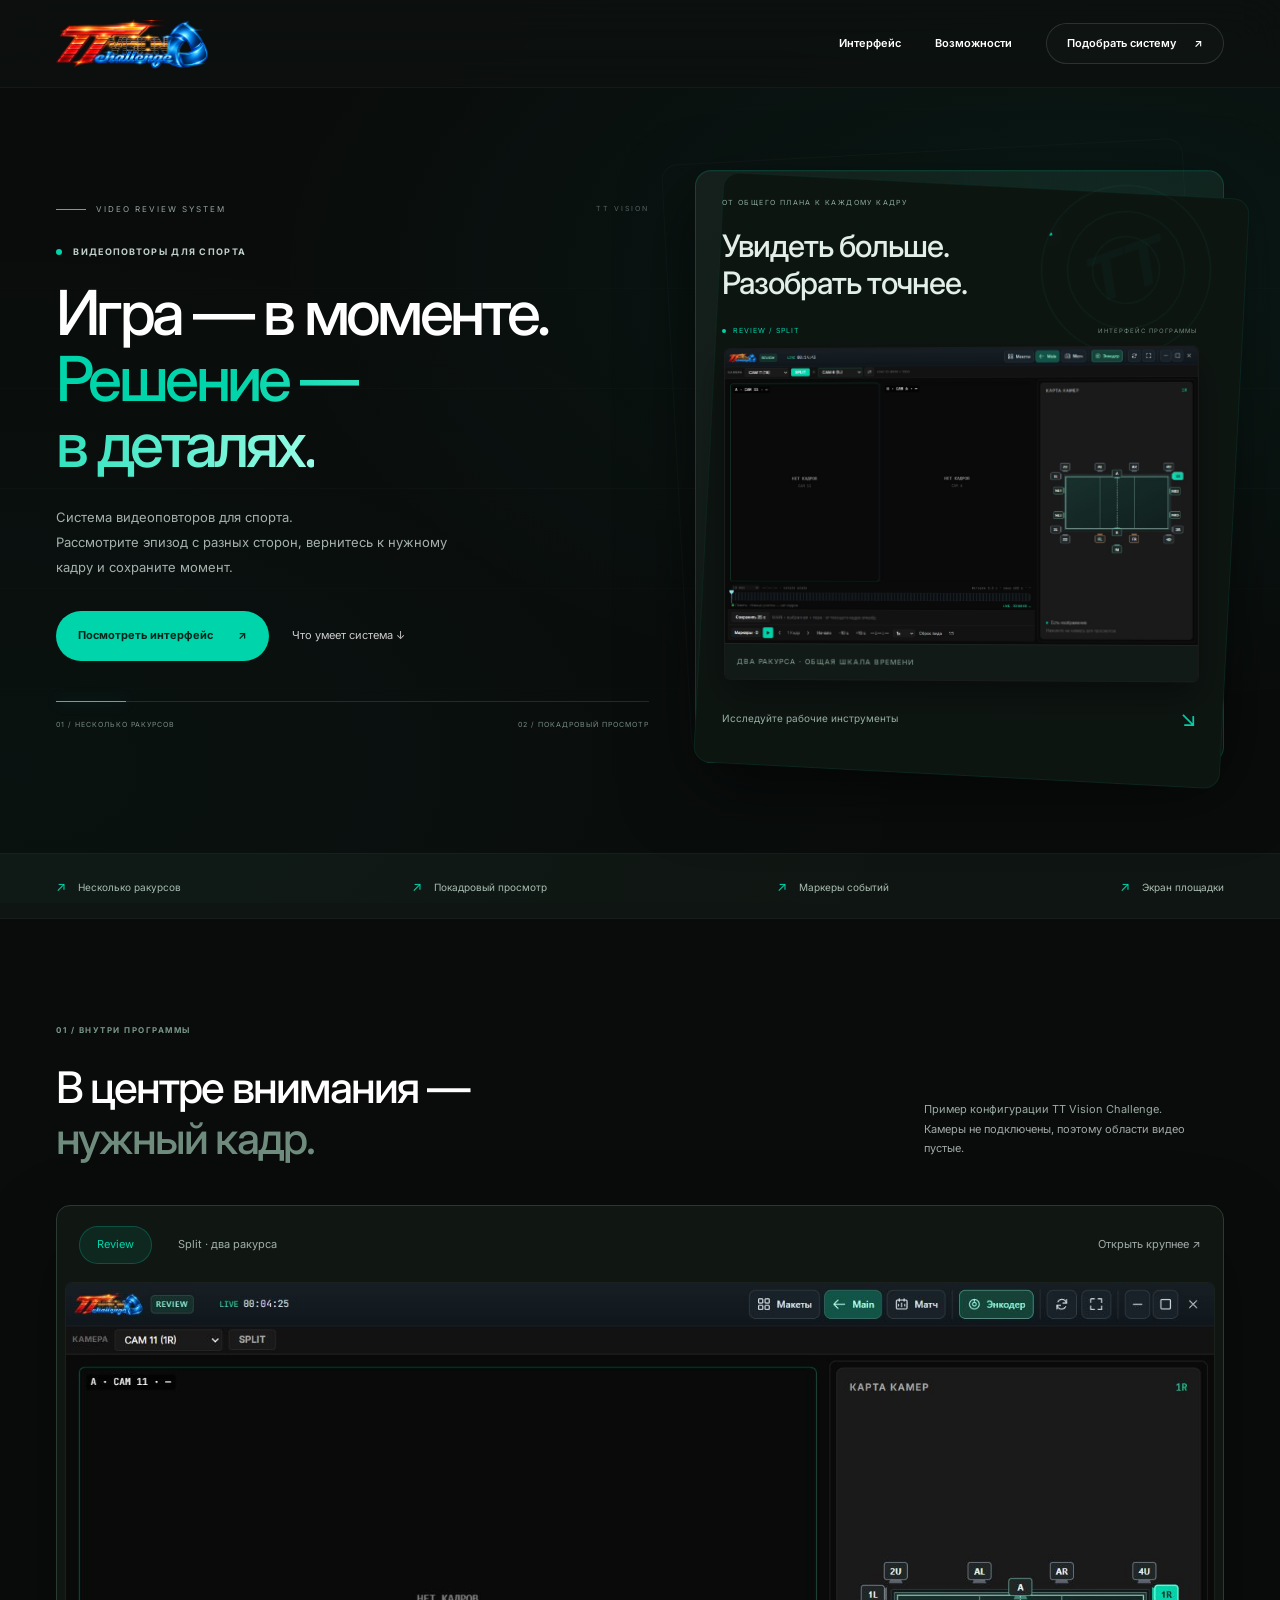
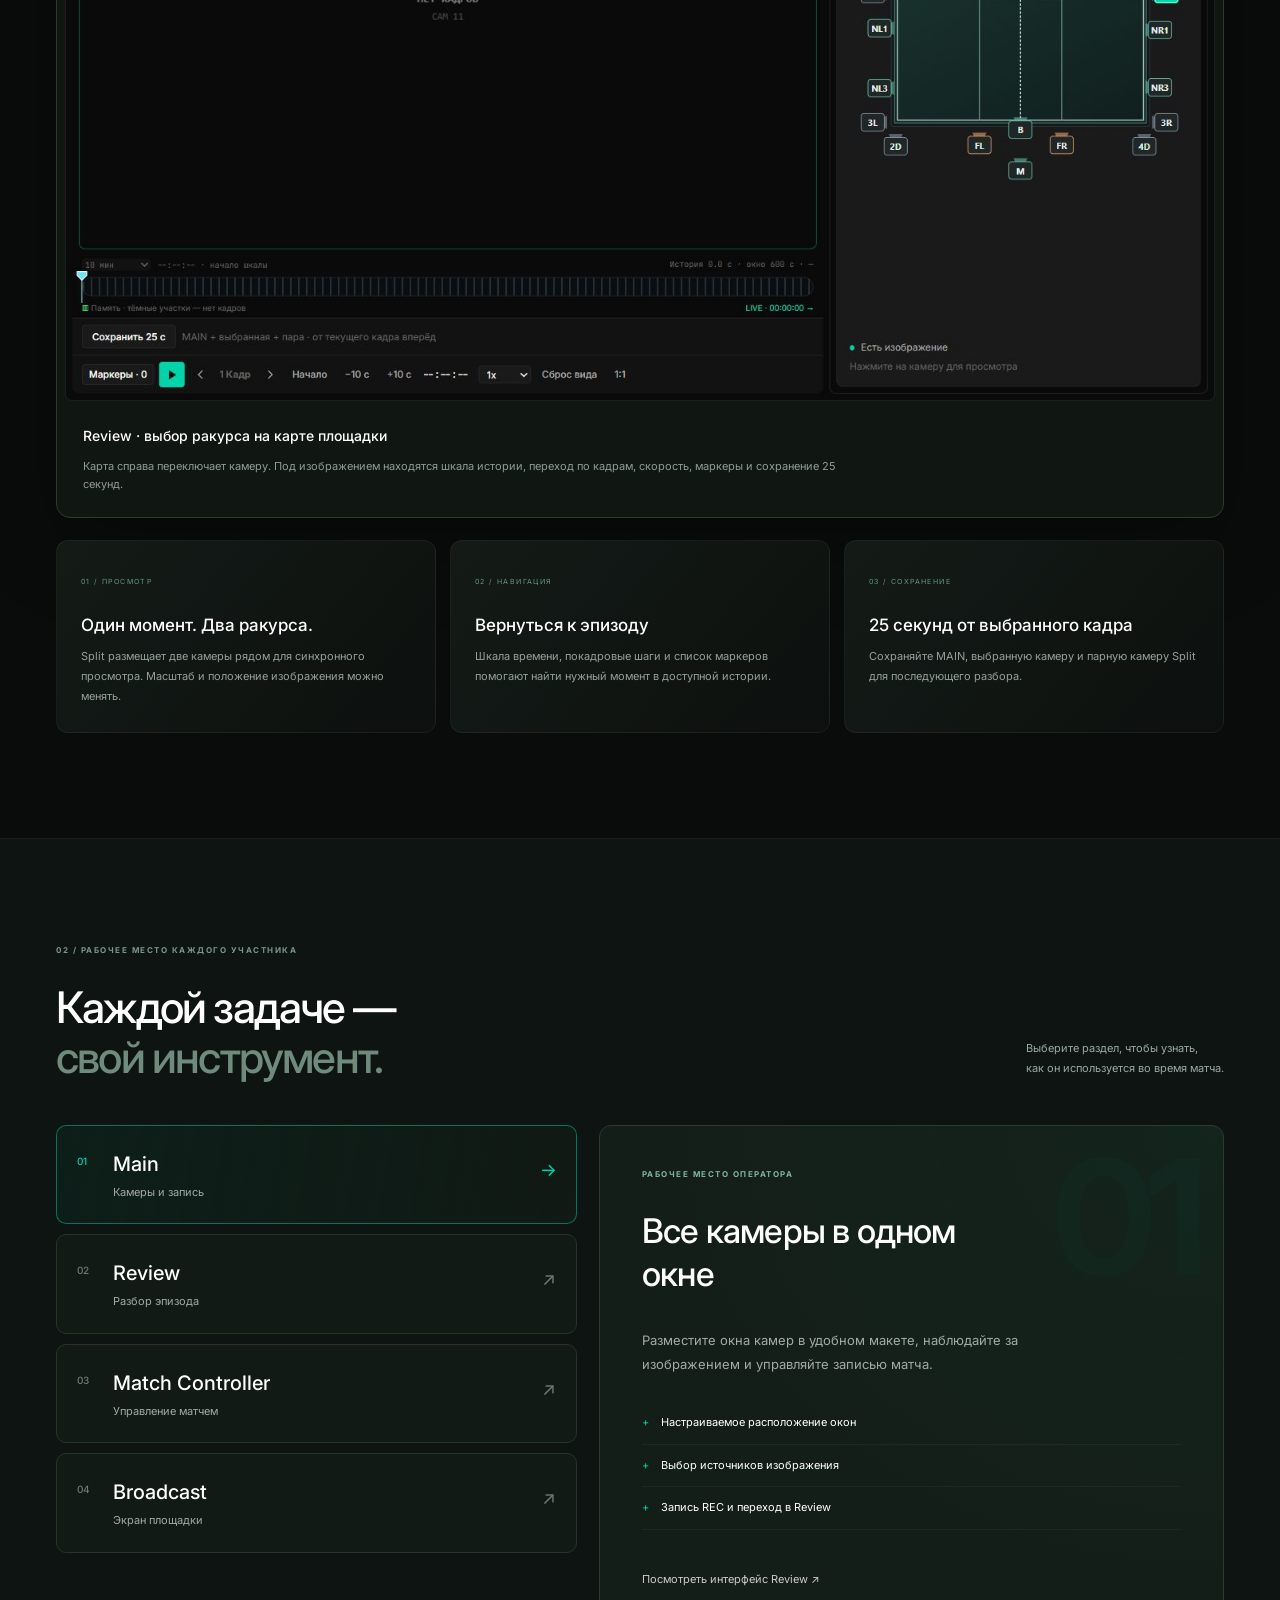
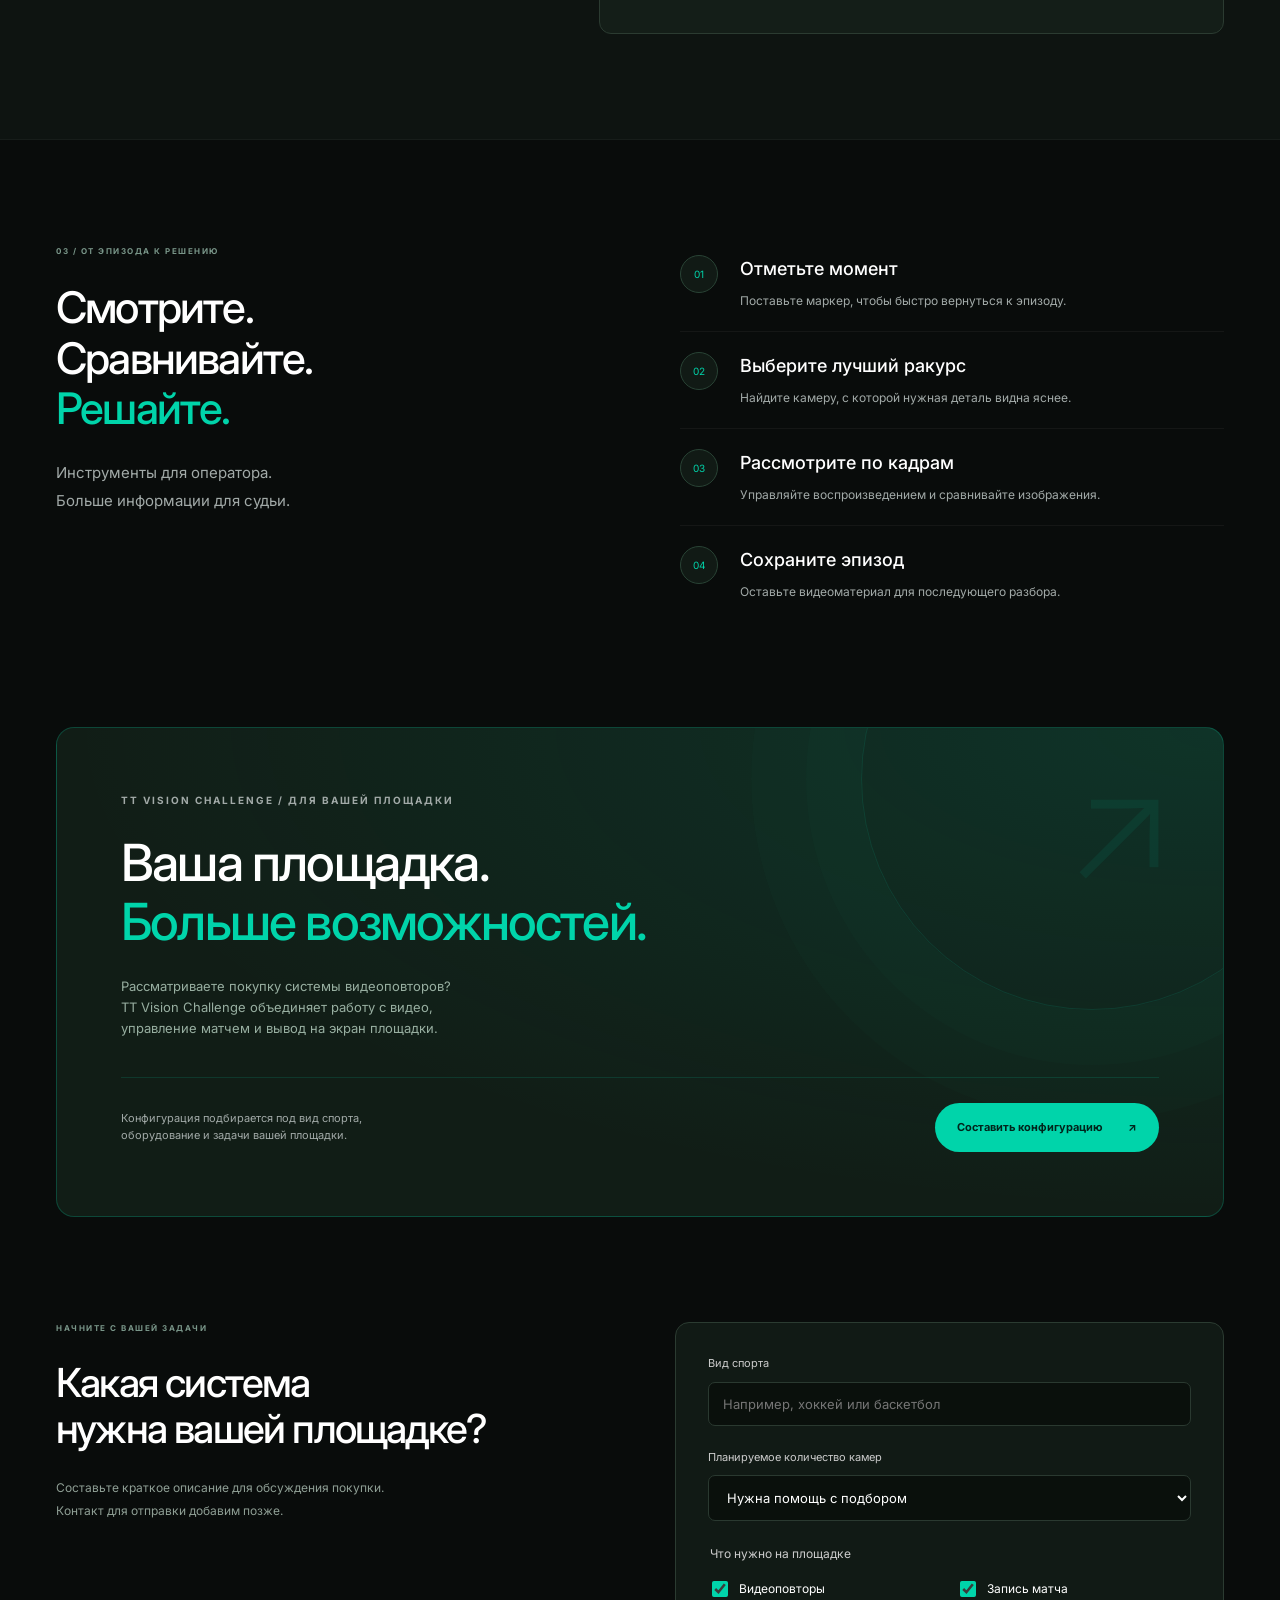
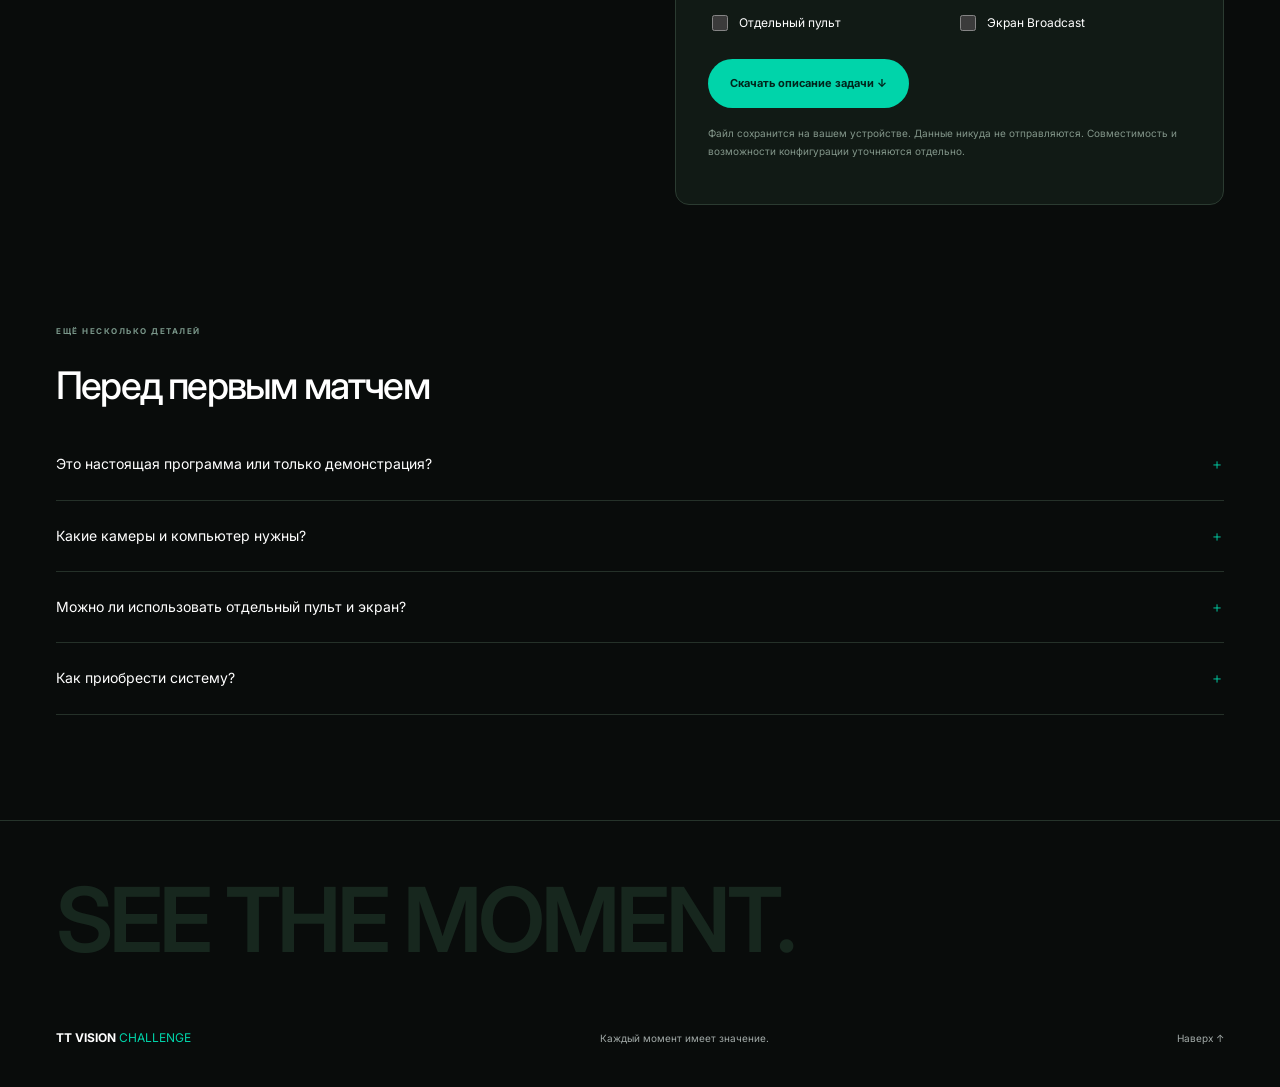
==== commit 04776d32: "Make sticky header background span the viewport" ====
--- a/index.html
+++ b/index.html
@@ -4,11 +4,11 @@
 <meta charset="UTF-8"><meta name="viewport" content="width=device-width,initial-scale=1">
 <meta name="theme-color" content="#0a0a0a"><meta name="description" content="TT Vision Challenge — система видеоповторов для спорта. Несколько ракурсов, покадровый просмотр, управление матчем и вывод на экран площадки.">
 <title>TT Vision Challenge — каждый момент имеет значение</title>
-<link rel="icon" href="assets/favicon.svg" type="image/svg+xml"><link rel="stylesheet" href="style.css">
+<link rel="icon" href="assets/favicon.svg" type="image/svg+xml"><link rel="stylesheet" href="style.css?v=header-2">
 </head>
 <body>
 <a class="skip" href="#main">Перейти к содержимому</a>
-<header class="header wrap"><a href="#" class="brand" aria-label="TT Vision Challenge — главная"><img src="assets/logo.png" alt="TT Vision Challenge" width="185" height="66"></a><nav aria-label="Основная навигация"><a href="#review">Интерфейс</a><a href="#system">Возможности</a><a href="#purchase" class="nav-cta">Подобрать систему <span aria-hidden="true">↗</span></a></nav></header>
+<header class="header"><div class="header-inner wrap"><a href="#" class="brand" aria-label="TT Vision Challenge — главная"><img src="assets/logo.png" alt="TT Vision Challenge" width="185" height="66"></a><nav aria-label="Основная навигация"><a href="#review">Интерфейс</a><a href="#system">Возможности</a><a href="#purchase" class="nav-cta">Подобрать систему <span aria-hidden="true">↗</span></a></nav></div></header>
 <main id="main">
 <section class="hero wrap">
 <div class="hero-copy"><div class="hero-kicker"><span class="kicker-line"></span> VIDEO REVIEW SYSTEM <span class="kicker-year">TT VISION</span></div><p class="eyebrow"><span class="status-dot"></span> ВИДЕОПОВТОРЫ ДЛЯ СПОРТА</p><h1>Игра — в моменте.<br><em>Решение —<br>в деталях.</em></h1><p class="lead">Система видеоповторов для спорта.<br>Рассмотрите эпизод с разных сторон, вернитесь к нужному кадру и сохраните момент.</p><div class="actions"><a class="button primary" href="#review">Посмотреть интерфейс <span aria-hidden="true">↗</span></a><a class="text-link" href="#system">Что умеет система <span aria-hidden="true">↓</span></a></div><div class="hero-foot"><span>01 / НЕСКОЛЬКО РАКУРСОВ</span><span>02 / ПОКАДРОВЫЙ ПРОСМОТР</span></div></div>
--- a/style.css
+++ b/style.css
@@ -21,3 +21,8 @@
 :root{--muted:#a2aaa8;--line:#242b29}body{background:#090c0b}.header{max-width:none;padding-left:max(32px,calc((100vw - 1248px)/2));padding-right:max(32px,calc((100vw - 1248px)/2));background:#090c0bec;border-bottom-color:#ffffff0d}.brand img{width:152px}.nav-cta{border-radius:100px!important;padding:11px 20px!important;background:#ffffff04;border-color:#ffffff20}.header nav{font-size:11px;gap:34px}.hero{gap:46px;padding-top:82px;padding-bottom:90px;grid-template-columns:1.12fr 1fr;align-items:center}.hero:before{inset:-88px -5vw -50px;background:radial-gradient(ellipse at 80% 30%,#00d4aa12,transparent 50%),radial-gradient(ellipse at 5% 85%,#00d4aa08,transparent 50%)}.hero:after{content:'';position:absolute;z-index:-1;pointer-events:none;inset:0;background-image:linear-gradient(#ffffff05 1px,transparent 1px);background-size:100% 100px;mask-image:linear-gradient(transparent,#000,transparent)}.hero-kicker{display:flex;gap:10px;align-items:center;font-size:8px;letter-spacing:2px;color:#95a49f;margin-bottom:30px}.kicker-line{width:30px;height:1px;background:var(--accent)}.kicker-year{margin-left:auto;font-size:7px;color:#57645f}.hero-copy>.eyebrow{font-size:9px;letter-spacing:1.3px;color:#c1d0ca;margin-bottom:20px}.hero h1{font-size:clamp(48px,4.85vw,69px);font-weight:500;letter-spacing:-3.6px;line-height:1.065;margin-bottom:27px}.hero .lead{max-width:400px;font-size:13px;line-height:1.9;color:#a5b0ac}.hero .actions{gap:23px}.button{border-radius:100px;font-size:11px;padding:16px 22px}.button.primary{background:#00d4aa;color:#00251c}.text-link{font-size:11px}.hero-foot{font-size:7px;letter-spacing:1px;padding-top:17px;margin-top:40px;color:#788b82}.product-intro{border-radius:16px;padding:26px;background:radial-gradient(circle at var(--spot-x,80%) var(--spot-y,20%),#00d4aa14,transparent 60%),linear-gradient(145deg,#15201c,#0d1210);box-shadow:0 25px 70px #0008,inset 0 1px 0 #ffffff06;overflow:visible;isolation:isolate}.product-intro:before{content:'';position:absolute;inset:14px -12px -14px 12px;z-index:-1;border:1px solid #00d4aa15;border-radius:16px;background:#0d1511;transform:rotate(3deg);pointer-events:none}.product-intro:after{content:'';position:absolute;inset:-20px 25px 20px -20px;z-index:-2;border:1px solid #ffffff06;border-radius:16px;transform:rotate(-3deg);pointer-events:none}.product-intro>.tiny-label{font-size:7px;letter-spacing:1.4px;color:#8daca0;margin-bottom:18px;position:relative;z-index:1}.intro-title{font-size:31px;font-weight:500;line-height:1.18;margin-bottom:24px;color:#e2eee8;letter-spacing:-1px}.hero-orbit{overflow:hidden;right:12px;top:14px;width:170px;height:170px;border-color:#00d4aa13;z-index:0}.hero-orbit span{font-size:65px;color:#00d4aa07}.hero-orbit:after{width:3px;height:3px;left:24px;top:23px}.showcase-label{display:flex;align-items:center;gap:7px;font-size:7px;letter-spacing:1px;color:var(--accent);margin:0 0 10px}.showcase-label>span:last-child{margin-left:auto;font-size:6px;color:#768b81}.showcase-dot{width:4px;height:4px;border-radius:50%;background:var(--accent)}.hero-preview{transform:perspective(1000px) rotateY(-2deg);border-color:#ffffff12;border-radius:6px;box-shadow:0 15px 35px #0006}.hero-preview>span{font-size:7px;background:#111a16;color:#8faaa0;border-color:#ffffff0b;padding:12px}.hero-preview>span:before{display:none}.intro-link{display:flex;align-items:center;justify-content:space-between;font-size:10px;color:#9ab4a8;margin-top:20px}.intro-link b{font-size:22px;font-weight:400;color:var(--accent);transition:transform .2s}.intro-link:hover b{transform:translate(3px,3px)}.feature-strip{background:#0f1512;border-color:#ffffff09}.feature-strip .wrap{padding-top:22px;padding-bottom:22px;font-size:10px;color:#abbdb3}.feature-strip span:before{content:'↗';font-size:13px}.section{padding-top:105px;padding-bottom:105px}.section .eyebrow{font-size:8px;letter-spacing:1.5px;color:#7a978a}.section-heading{margin-bottom:42px;gap:40px}h2{font-size:clamp(31px,3.4vw,48px);font-weight:500;letter-spacing:-1.8px;line-height:1.16}.section-heading>p{font-size:11px;color:#9aaaa2;max-width:300px}.section-heading em{color:#6f8b7d}.gallery{border-radius:14px;background:#101713;border-color:#2b3b32;padding:8px;box-shadow:0 28px 80px #0004}.gallery-tabs{border:0;padding:12px 14px 18px;gap:8px}.gallery-tabs button{border-radius:100px;border-color:transparent;font-size:11px;padding:9px 17px;color:#a1afa7}.gallery-tabs button.active{background:#00d4aa16;border-color:#00d4aa40;color:var(--accent)}.gallery>a{display:block;overflow:hidden;border:1px solid #ffffff0b;border-radius:7px}.gallery-caption{border:0;padding:22px 18px 16px}.gallery-caption strong{font-size:14px}.gallery-caption p{font-size:11px;max-width:760px;color:#8e9c94}.review-facts{gap:14px;margin-top:22px}.review-facts article{padding:25px 24px;border-color:#ffffff0d;background:linear-gradient(130deg,#141b17,#0c100e);border-radius:12px}.review-facts span{font-size:7px;color:#629782;letter-spacing:1.4px}.review-facts h3{font-size:17px;line-height:1.4;margin-top:22px}.review-facts p{font-size:11px;color:#93a199}.system-section{background:#0e1411;border-color:#ffffff0a}.module-layout{gap:22px}.module-switch button{border-color:#26352c;background:#111a15;padding-top:22px;padding-bottom:22px;border-radius:10px}.module-switch button.selected{border-color:#00d4aa77;background:linear-gradient(100deg,#00d4aa0e,#111a15)}.module-detail{background:radial-gradient(ellipse at 100% 0,#00d4aa09,transparent 65%),#141e18;border-color:#2b3b31;border-radius:12px;padding:42px}.module-detail .eyebrow{color:#80b59c}.module-detail h3{font-size:34px;font-weight:500;max-width:360px;margin-top:30px}.module-detail>p:not(.eyebrow){font-size:13px}.module-detail li{font-size:11px;border-color:#ffffff0b;padding:12px 0}.module-number{font-size:160px;color:#00d4aa06;right:25px;top:-5px}.workflow .steps{padding-top:10px}.steps li{gap:22px;margin-bottom:0;padding:20px 0;border-bottom:1px solid #ffffff0c}.steps li:first-child{padding-top:0}.steps li:last-child{border:0}.steps li>span{background:#111a15;border-color:#294335;border-radius:50%;min-width:38px;height:38px;font-size:10px}.steps h3{font-size:18px}.steps p{font-size:12px}.purchase-inner{padding:64px;background:radial-gradient(ellipse at 100% 0,#00d4aa20,transparent 70%),#111d16;border-color:#00d4aa3b;border-radius:18px}.purchase-inner h2{font-size:clamp(36px,4vw,56px);max-width:750px}.purchase-inner h2 em{color:var(--accent)}.purchase-mark{position:absolute!important;right:50px;top:20px;font-size:150px;line-height:1;font-weight:300;color:#00d4aa15;z-index:0!important}.purchase-inner>p:not(.eyebrow){font-size:13px;color:#98afa1}.purchase-bottom{margin-top:38px;border-top:1px solid #00d4aa25;padding-top:25px}.configuration{gap:70px}.configuration h2{font-size:40px}.configuration .lead{font-size:12px;color:#8f9f95}#config-form{background:#111a15;border-color:#2b3b31;padding:32px;border-radius:14px}#config-form>input,#config-form>select{background:#0a100c;border-color:#2a3930;border-radius:7px}#config-form>label{font-size:11px}.form-note{color:#83968a}.faq{padding-top:15px}.faq summary{padding:24px 0;font-size:14px}.faq details{border-color:#253129}.faq h2{font-size:38px;margin-bottom:22px}.footer{position:relative;flex-wrap:wrap;padding-top:30px;padding-bottom:40px;border-color:#26342b}.footer-wordmark{width:100%;font-size:clamp(35px,7vw,95px);line-height:1.2;letter-spacing:-4px;font-weight:600;color:#17271e;padding:15px 0 35px;user-select:none}.footer-brand{font-size:12px}.footer p,.footer>a:last-child{font-size:10px}
 @media(max-width:1000px){.hero{gap:30px}.hero h1{font-size:52px;letter-spacing:-2.8px}.product-intro{padding:22px}.intro-title{font-size:27px}.hero-foot{flex-direction:column;gap:6px}.configuration{gap:35px}.module-detail{padding:30px}.module-detail h3{font-size:28px}.hero .actions{gap:15px;flex-wrap:wrap}}
 @media(max-width:700px){.header{padding-left:20px;padding-right:20px}.hero{grid-template-columns:1fr;padding-top:34px;padding-bottom:55px;gap:43px}.hero-kicker{margin-bottom:23px}.hero h1{font-size:clamp(42px,8.8vw,61px);letter-spacing:-2.4px;line-height:1.08}.hero-copy>.eyebrow{font-size:8px;margin-bottom:17px}.hero .lead{font-size:13px;max-width:440px}.hero-foot{flex-direction:row;gap:12px;font-size:6px;margin-top:28px}.hero>.product-intro{margin:0 10px 0 0;padding:24px}.intro-title{font-size:30px}.hero-preview{transform:none}.hero .actions{flex-wrap:nowrap;gap:16px}.hero .button{font-size:10px;padding:15px 18px;gap:16px}.hero .text-link{font-size:10px}.section{padding-top:65px;padding-bottom:65px}.section-heading{margin-bottom:28px;gap:22px}.section-heading>p{font-size:11px}.review-facts{gap:12px}.review-facts article{padding:23px}.gallery{padding:5px;border-radius:10px}.gallery-tabs{padding:10px 7px 14px}.gallery-tabs button{font-size:10px;padding:8px 13px}.gallery-caption{padding:17px 12px}.gallery-caption p{font-size:10px}.module-detail{padding:28px}.module-detail h3{font-size:28px;margin-top:25px}.module-number{font-size:135px}.module-switch button{padding:15px 12px}.purchase-inner{padding:32px 25px}.purchase-inner h2{font-size:34px}.purchase-mark{font-size:100px;right:18px;top:14px}.purchase-bottom{gap:20px;padding-top:20px}.configuration{gap:28px}.configuration h2{font-size:33px}#config-form{padding:24px}.faq{padding-top:12px}.faq h2{font-size:30px}.faq summary{font-size:12px}.footer-wordmark{font-size:clamp(28px,8.3vw,50px);letter-spacing:-1.5px;padding-bottom:22px}.brand img{width:128px}.nav-cta{font-size:9px;padding:10px 14px!important}}
+
+/* Full-width navigation surface, with content aligned to the page grid. */
+.header{width:100%;max-width:none;margin:0;padding:0;background:rgba(14,17,16,.78);border-bottom:1px solid #ffffff0a;backdrop-filter:blur(24px);-webkit-backdrop-filter:blur(24px)}
+.header-inner{width:100%;height:100%;display:flex;align-items:center;justify-content:space-between;gap:20px}
+@media(max-width:700px){.header-inner{padding-left:20px;padding-right:20px;gap:12px}}
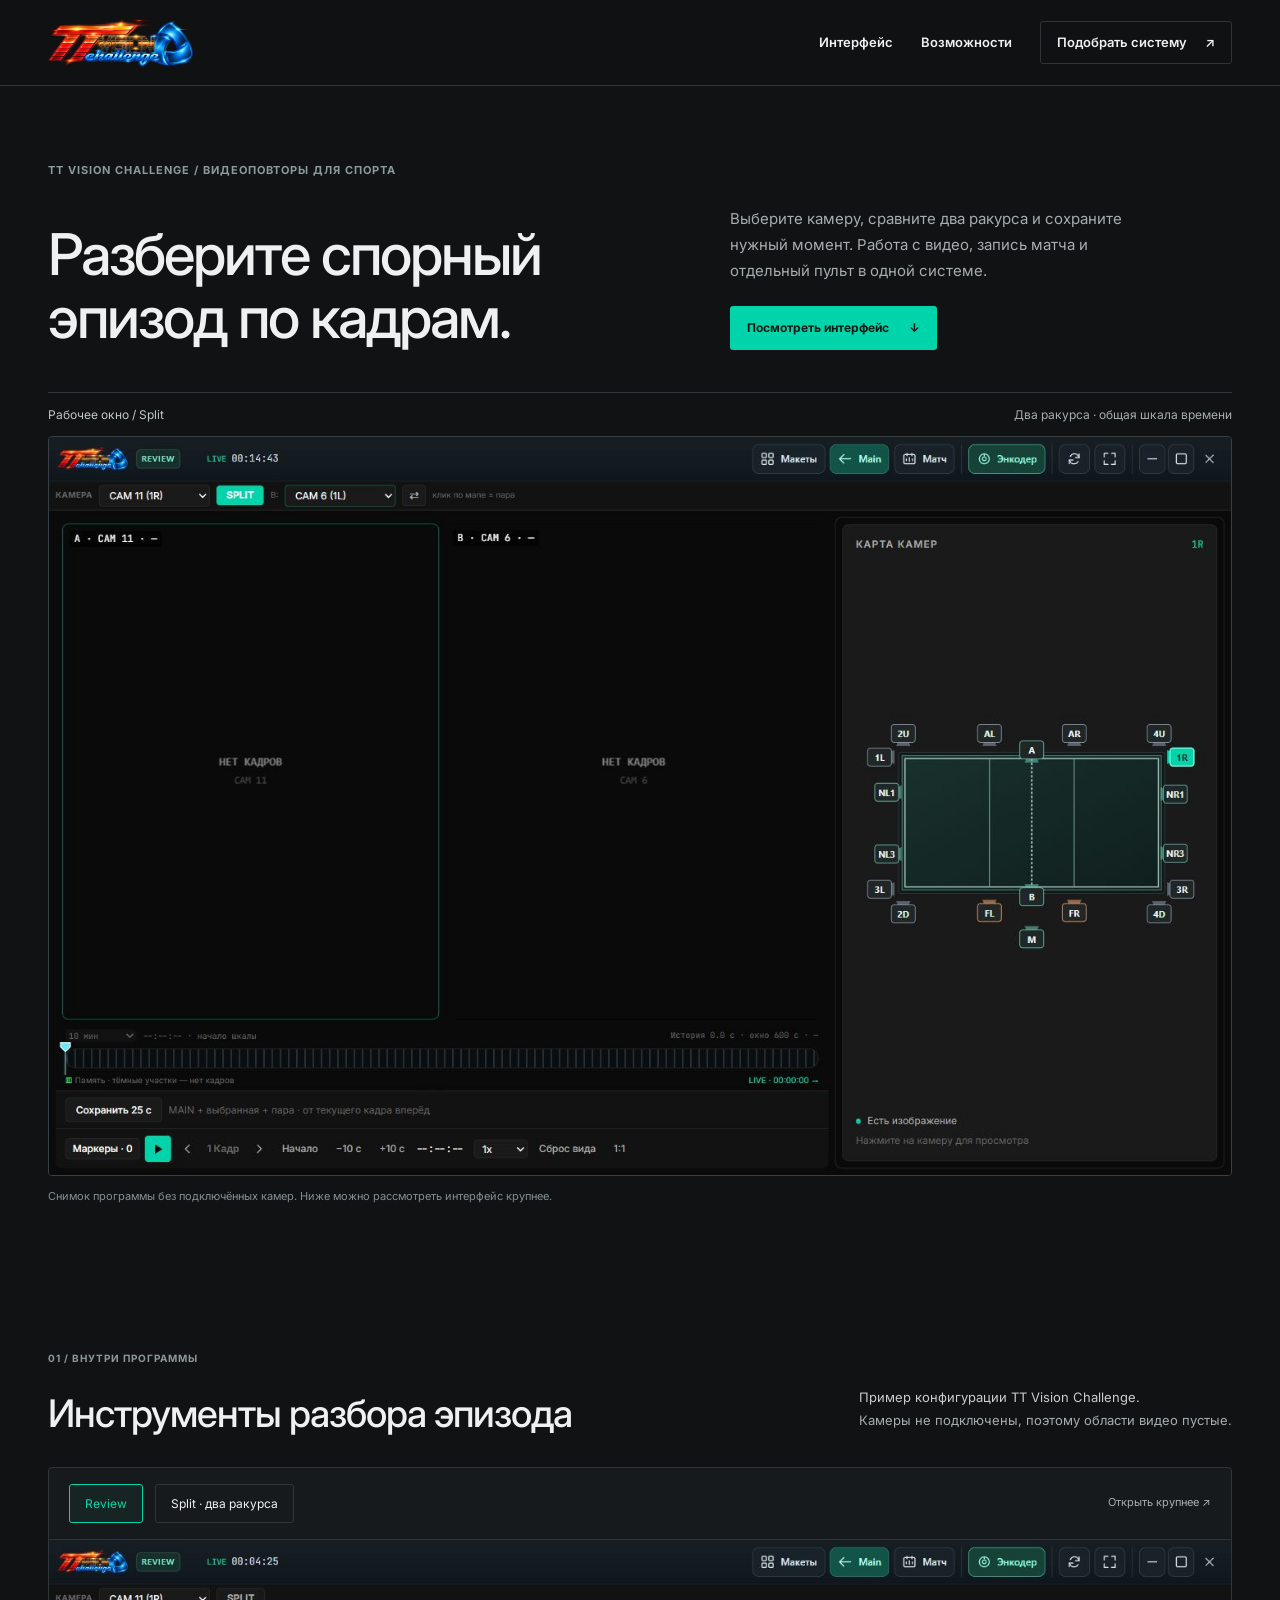
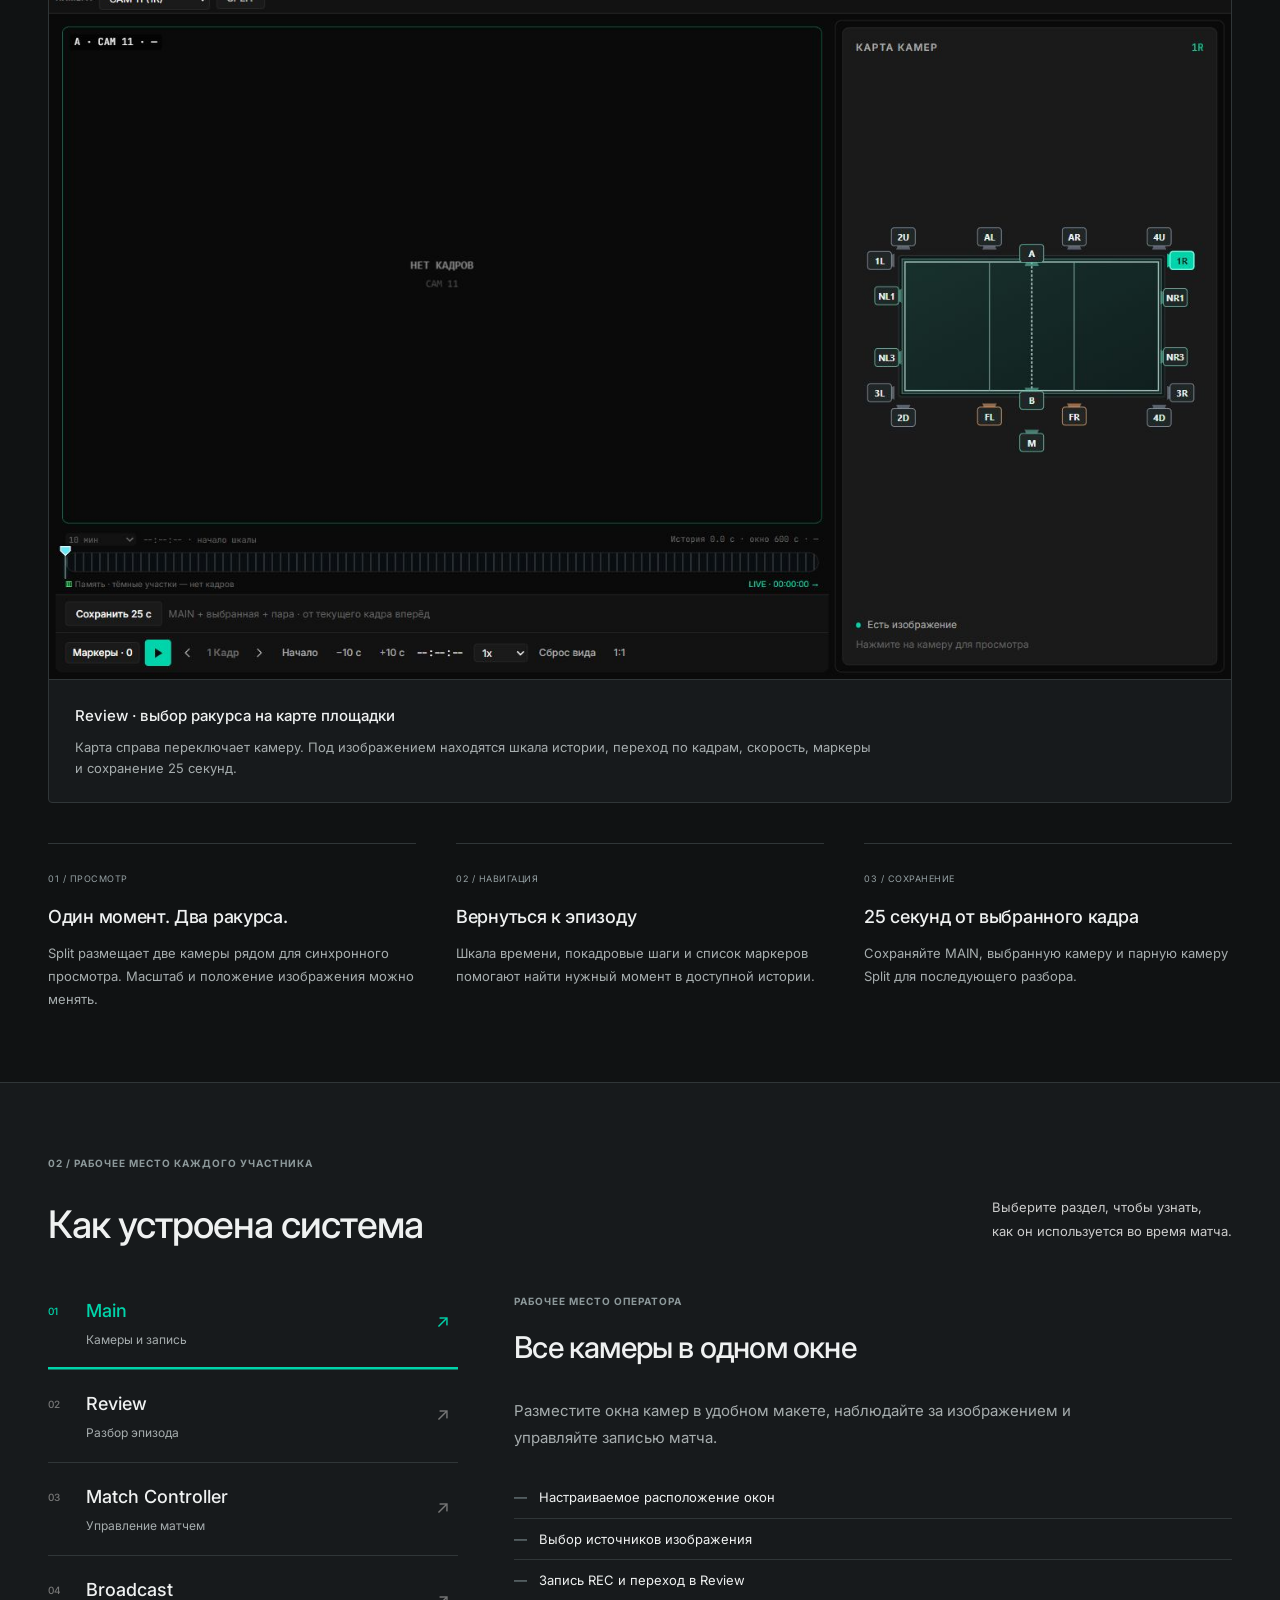
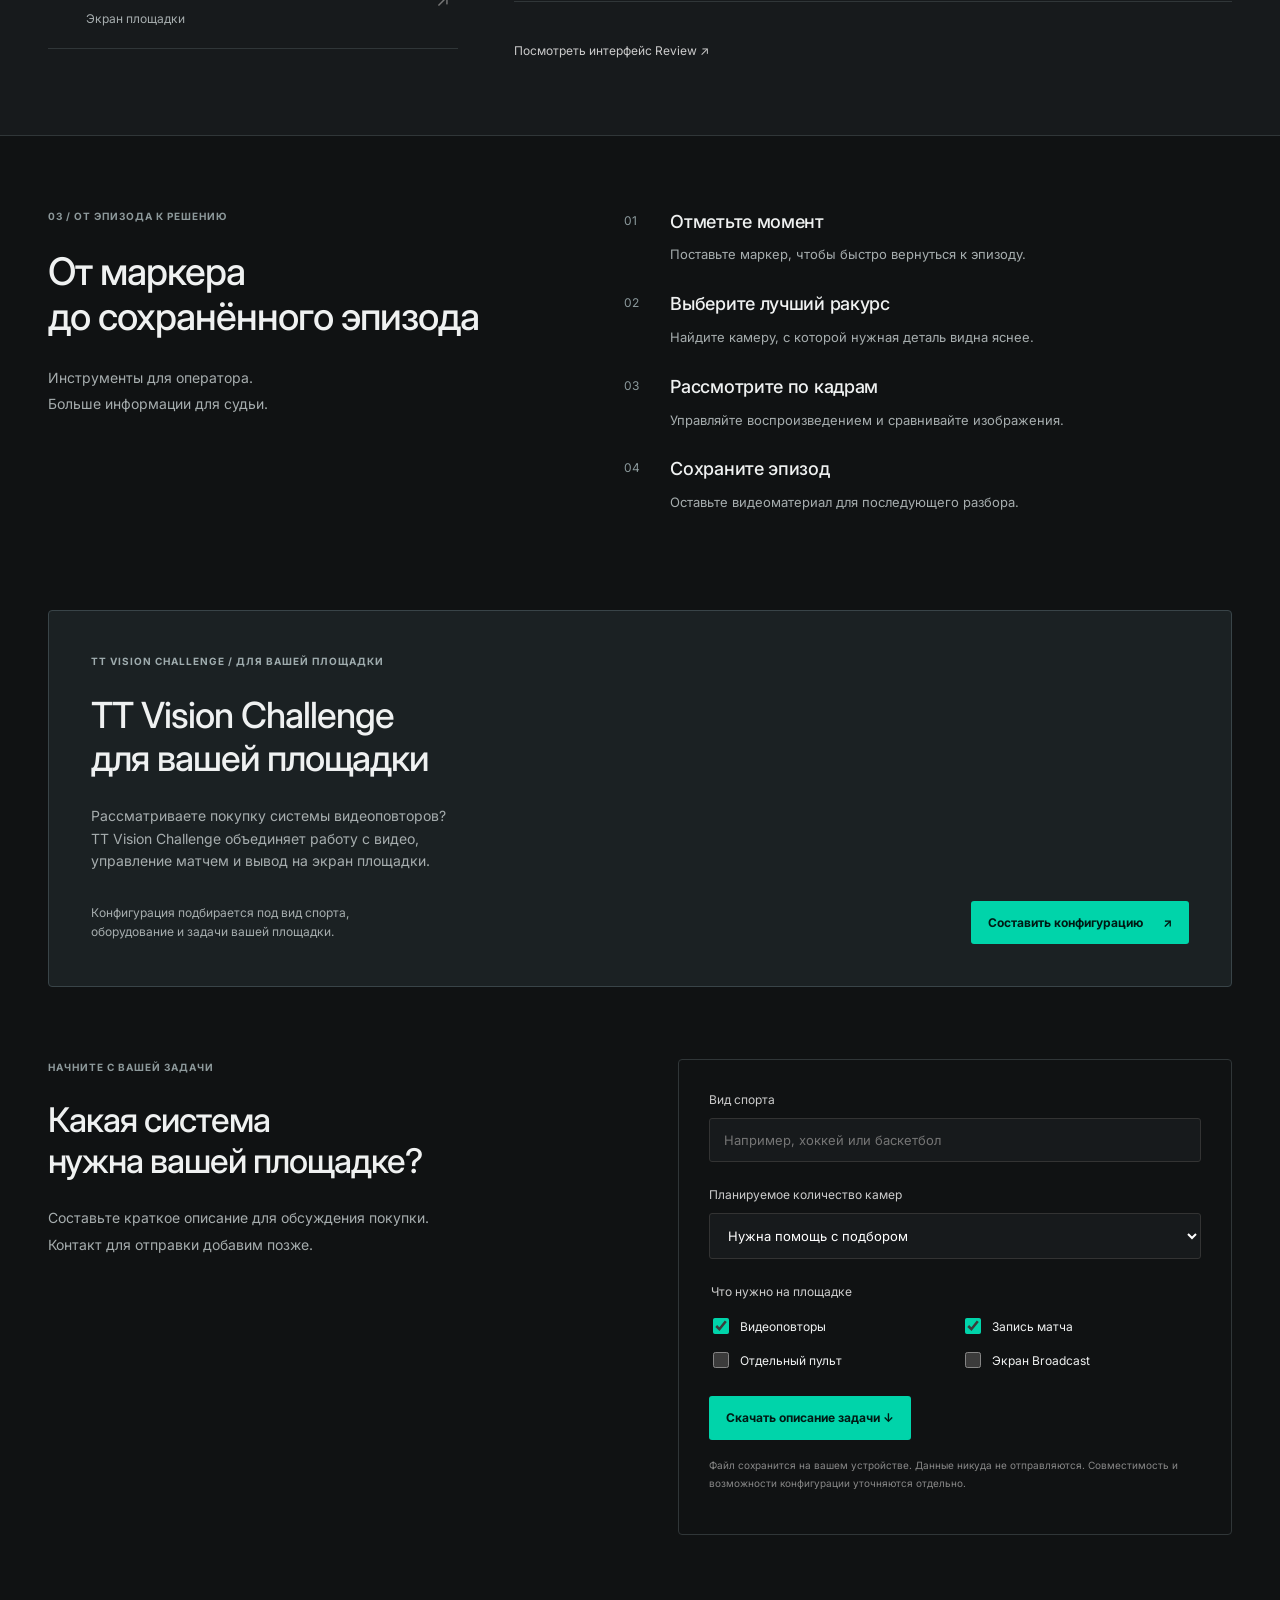
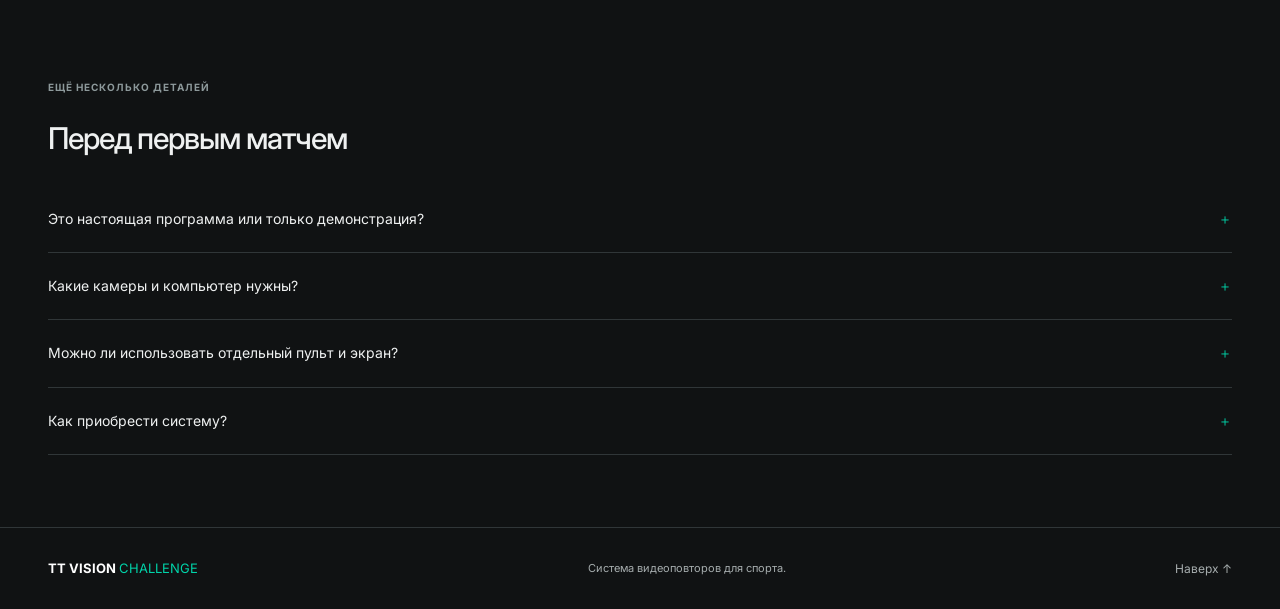
==== commit e1df6a62: "Simplify presentation around real product and concrete copy" ====
--- a/index.html
+++ b/index.html
@@ -3,23 +3,22 @@
 <head>
 <meta charset="UTF-8"><meta name="viewport" content="width=device-width,initial-scale=1">
 <meta name="theme-color" content="#0a0a0a"><meta name="description" content="TT Vision Challenge — система видеоповторов для спорта. Несколько ракурсов, покадровый просмотр, управление матчем и вывод на экран площадки.">
-<title>TT Vision Challenge — каждый момент имеет значение</title>
-<link rel="icon" href="assets/favicon.svg" type="image/svg+xml"><link rel="stylesheet" href="style.css?v=header-2">
+<title>TT Vision Challenge — видеоповторы для спорта</title>
+<link rel="icon" href="assets/favicon.svg" type="image/svg+xml"><link rel="stylesheet" href="style.css?v=product-3">
 </head>
 <body>
 <a class="skip" href="#main">Перейти к содержимому</a>
 <header class="header"><div class="header-inner wrap"><a href="#" class="brand" aria-label="TT Vision Challenge — главная"><img src="assets/logo.png" alt="TT Vision Challenge" width="185" height="66"></a><nav aria-label="Основная навигация"><a href="#review">Интерфейс</a><a href="#system">Возможности</a><a href="#purchase" class="nav-cta">Подобрать систему <span aria-hidden="true">↗</span></a></nav></div></header>
 <main id="main">
 <section class="hero wrap">
-<div class="hero-copy"><div class="hero-kicker"><span class="kicker-line"></span> VIDEO REVIEW SYSTEM <span class="kicker-year">TT VISION</span></div><p class="eyebrow"><span class="status-dot"></span> ВИДЕОПОВТОРЫ ДЛЯ СПОРТА</p><h1>Игра — в моменте.<br><em>Решение —<br>в деталях.</em></h1><p class="lead">Система видеоповторов для спорта.<br>Рассмотрите эпизод с разных сторон, вернитесь к нужному кадру и сохраните момент.</p><div class="actions"><a class="button primary" href="#review">Посмотреть интерфейс <span aria-hidden="true">↗</span></a><a class="text-link" href="#system">Что умеет система <span aria-hidden="true">↓</span></a></div><div class="hero-foot"><span>01 / НЕСКОЛЬКО РАКУРСОВ</span><span>02 / ПОКАДРОВЫЙ ПРОСМОТР</span></div></div>
-<div class="product-intro"><div class="hero-orbit" aria-hidden="true"><span>TT</span><i></i><i></i></div><p class="tiny-label">ОТ ОБЩЕГО ПЛАНА К КАЖДОМУ КАДРУ</p><strong class="intro-title">Увидеть больше.<br>Разобрать точнее.</strong><div class="showcase-label"><span class="showcase-dot"></span> REVIEW / SPLIT <span>ИНТЕРФЕЙС ПРОГРАММЫ</span></div><div class="hero-preview"><img src="assets/split.png" width="1440" height="900" alt="Интерфейс Split с двумя окнами просмотра без подключённых камер"><span>ДВА РАКУРСА · ОБЩАЯ ШКАЛА ВРЕМЕНИ</span></div><a class="intro-link" href="#review"><span>Исследуйте рабочие инструменты</span><b>↘</b></a></div>
+<div class="hero-copy"><p class="eyebrow">TT VISION CHALLENGE / ВИДЕОПОВТОРЫ ДЛЯ СПОРТА</p><h1>Разберите спорный<br>эпизод по кадрам.</h1><div class="hero-summary"><p class="lead">Выберите камеру, сравните два ракурса и сохраните нужный момент. Работа с видео, запись матча и отдельный пульт в одной системе.</p><a class="button primary" href="#review">Посмотреть интерфейс <span aria-hidden="true">↓</span></a></div></div>
+<figure class="product-intro"><div class="screen-caption"><span>Рабочее окно / Split</span><span>Два ракурса · общая шкала времени</span></div><div class="hero-preview"><img src="assets/split.png" width="1440" height="900" alt="Настоящий интерфейс Split: две области просмотра и шкала времени. Камеры не подключены."></div><figcaption>Снимок программы без подключённых камер. Ниже можно рассмотреть интерфейс крупнее.</figcaption></figure>
 </section>
-<div class="feature-strip"><div class="wrap"><span>Несколько ракурсов</span><span>Покадровый просмотр</span><span>Маркеры событий</span><span>Экран площадки</span></div></div>
-<section id="review" class="section wrap"><div class="section-heading"><div><p class="eyebrow">01 / ВНУТРИ ПРОГРАММЫ</p><h2>В центре внимания —<br><em>нужный кадр.</em></h2></div><p>Пример конфигурации TT Vision Challenge.<br><span class="muted">Камеры не подключены, поэтому области видео пустые.</span></p></div><div class="gallery"><div class="gallery-tabs" aria-label="Снимки интерфейса"><button class="active" data-view="review" aria-pressed="true">Review</button><button data-view="split" aria-pressed="false">Split · два ракурса</button><a id="full-image" href="assets/review.png" target="_blank" rel="noopener">Открыть крупнее ↗</a></div><a id="image-link" href="assets/review.png" target="_blank" rel="noopener" aria-label="Открыть снимок интерфейса крупнее"><img id="interface-image" src="assets/review.png" alt="Настоящее окно Review: просмотр слева, карта камер справа и управление воспроизведением снизу. Камеры не подключены." width="1440" height="900"></a><div class="gallery-caption" aria-live="polite"><strong id="view-title">Review · выбор ракурса на карте площадки</strong><p id="view-description">Карта справа переключает камеру. Под изображением находятся шкала истории, переход по кадрам, скорость, маркеры и сохранение 25 секунд.</p></div></div><div class="review-facts"><article><span>01 / ПРОСМОТР</span><h3>Один момент. Два ракурса.</h3><p>Split размещает две камеры рядом для синхронного просмотра. Масштаб и положение изображения можно менять.</p></article><article><span>02 / НАВИГАЦИЯ</span><h3>Вернуться к эпизоду</h3><p>Шкала времени, покадровые шаги и список маркеров помогают найти нужный момент в доступной истории.</p></article><article><span>03 / СОХРАНЕНИЕ</span><h3>25 секунд от выбранного кадра</h3><p>Сохраняйте MAIN, выбранную камеру и парную камеру Split для последующего разбора.</p></article></div></section>
-<section id="system" class="system-section"><div class="wrap section"><p class="eyebrow">02 / РАБОЧЕЕ МЕСТО КАЖДОГО УЧАСТНИКА</p><div class="section-heading"><h2>Каждой задаче —<br><em>свой инструмент.</em></h2><p>Выберите раздел, чтобы узнать,<br>как он используется во время матча.</p></div><div class="module-layout"><div class="module-switch" aria-label="Разделы программы"><button data-module="main" class="selected" aria-pressed="true"><span>01</span>Main <small>Камеры и запись</small><b>↗</b></button><button data-module="review" aria-pressed="false"><span>02</span>Review <small>Разбор эпизода</small><b>↗</b></button><button data-module="controller" aria-pressed="false"><span>03</span>Match Controller <small>Управление матчем</small><b>↗</b></button><button data-module="broadcast" aria-pressed="false"><span>04</span>Broadcast <small>Экран площадки</small><b>↗</b></button></div><article class="module-detail" aria-live="polite"><span class="module-number" id="module-number">01</span><p class="eyebrow" id="module-role">РАБОЧЕЕ МЕСТО ОПЕРАТОРА</p><h3 id="module-title">Все камеры в одном окне</h3><p id="module-copy">Разместите окна камер в удобном макете, наблюдайте за изображением и управляйте записью матча.</p><ul id="module-features"><li>Настраиваемое расположение окон</li><li>Выбор источников изображения</li><li>Запись REC и переход в Review</li></ul><a href="#review" class="text-link">Посмотреть интерфейс Review ↗</a></article></div></div></section>
-<section class="section wrap workflow"><div><p class="eyebrow">03 / ОТ ЭПИЗОДА К РЕШЕНИЮ</p><h2>Смотрите.<br>Сравнивайте.<br><em>Решайте.</em></h2><p class="lead">Инструменты для оператора.<br>Больше информации для судьи.</p></div><ol class="steps"><li><span>01</span><div><h3>Отметьте момент</h3><p>Поставьте маркер, чтобы быстро вернуться к эпизоду.</p></div></li><li><span>02</span><div><h3>Выберите лучший ракурс</h3><p>Найдите камеру, с которой нужная деталь видна яснее.</p></div></li><li><span>03</span><div><h3>Рассмотрите по кадрам</h3><p>Управляйте воспроизведением и сравнивайте изображения.</p></div></li><li><span>04</span><div><h3>Сохраните эпизод</h3><p>Оставьте видеоматериал для последующего разбора.</p></div></li></ol></section>
-<section id="purchase" class="purchase wrap"><div class="purchase-inner"><span class="purchase-mark" aria-hidden="true">↗</span><p class="eyebrow">TT VISION CHALLENGE / ДЛЯ ВАШЕЙ ПЛОЩАДКИ</p><h2>Ваша площадка.<br><em>Больше возможностей.</em></h2><p>Рассматриваете покупку системы видеоповторов?<br>TT Vision Challenge объединяет работу с видео,<br class="desktop"> управление матчем и вывод на экран площадки.</p><div class="purchase-bottom"><span>Конфигурация подбирается под вид спорта,<br>оборудование и задачи вашей площадки.</span><a class="button primary" href="#configuration">Составить конфигурацию <span>↗</span></a></div></div></section>
+<section id="review" class="section wrap"><div class="section-heading"><div><p class="eyebrow">01 / ВНУТРИ ПРОГРАММЫ</p><h2>Инструменты разбора эпизода</h2></div><p>Пример конфигурации TT Vision Challenge.<br><span class="muted">Камеры не подключены, поэтому области видео пустые.</span></p></div><div class="gallery"><div class="gallery-tabs" aria-label="Снимки интерфейса"><button class="active" data-view="review" aria-pressed="true">Review</button><button data-view="split" aria-pressed="false">Split · два ракурса</button><a id="full-image" href="assets/review.png" target="_blank" rel="noopener">Открыть крупнее ↗</a></div><a id="image-link" href="assets/review.png" target="_blank" rel="noopener" aria-label="Открыть снимок интерфейса крупнее"><img id="interface-image" src="assets/review.png" alt="Настоящее окно Review: просмотр слева, карта камер справа и управление воспроизведением снизу. Камеры не подключены." width="1440" height="900"></a><div class="gallery-caption" aria-live="polite"><strong id="view-title">Review · выбор ракурса на карте площадки</strong><p id="view-description">Карта справа переключает камеру. Под изображением находятся шкала истории, переход по кадрам, скорость, маркеры и сохранение 25 секунд.</p></div></div><div class="review-facts"><article><span>01 / ПРОСМОТР</span><h3>Один момент. Два ракурса.</h3><p>Split размещает две камеры рядом для синхронного просмотра. Масштаб и положение изображения можно менять.</p></article><article><span>02 / НАВИГАЦИЯ</span><h3>Вернуться к эпизоду</h3><p>Шкала времени, покадровые шаги и список маркеров помогают найти нужный момент в доступной истории.</p></article><article><span>03 / СОХРАНЕНИЕ</span><h3>25 секунд от выбранного кадра</h3><p>Сохраняйте MAIN, выбранную камеру и парную камеру Split для последующего разбора.</p></article></div></section>
+<section id="system" class="system-section"><div class="wrap section"><p class="eyebrow">02 / РАБОЧЕЕ МЕСТО КАЖДОГО УЧАСТНИКА</p><div class="section-heading"><h2>Как устроена система</h2><p>Выберите раздел, чтобы узнать,<br>как он используется во время матча.</p></div><div class="module-layout"><div class="module-switch" aria-label="Разделы программы"><button data-module="main" class="selected" aria-pressed="true"><span>01</span>Main <small>Камеры и запись</small><b>↗</b></button><button data-module="review" aria-pressed="false"><span>02</span>Review <small>Разбор эпизода</small><b>↗</b></button><button data-module="controller" aria-pressed="false"><span>03</span>Match Controller <small>Управление матчем</small><b>↗</b></button><button data-module="broadcast" aria-pressed="false"><span>04</span>Broadcast <small>Экран площадки</small><b>↗</b></button></div><article class="module-detail" aria-live="polite"><span class="module-number" id="module-number">01</span><p class="eyebrow" id="module-role">РАБОЧЕЕ МЕСТО ОПЕРАТОРА</p><h3 id="module-title">Все камеры в одном окне</h3><p id="module-copy">Разместите окна камер в удобном макете, наблюдайте за изображением и управляйте записью матча.</p><ul id="module-features"><li>Настраиваемое расположение окон</li><li>Выбор источников изображения</li><li>Запись REC и переход в Review</li></ul><a href="#review" class="text-link">Посмотреть интерфейс Review ↗</a></article></div></div></section>
+<section class="section wrap workflow"><div><p class="eyebrow">03 / ОТ ЭПИЗОДА К РЕШЕНИЮ</p><h2>От маркера<br>до сохранённого эпизода</h2><p class="lead">Инструменты для оператора.<br>Больше информации для судьи.</p></div><ol class="steps"><li><span>01</span><div><h3>Отметьте момент</h3><p>Поставьте маркер, чтобы быстро вернуться к эпизоду.</p></div></li><li><span>02</span><div><h3>Выберите лучший ракурс</h3><p>Найдите камеру, с которой нужная деталь видна яснее.</p></div></li><li><span>03</span><div><h3>Рассмотрите по кадрам</h3><p>Управляйте воспроизведением и сравнивайте изображения.</p></div></li><li><span>04</span><div><h3>Сохраните эпизод</h3><p>Оставьте видеоматериал для последующего разбора.</p></div></li></ol></section>
+<section id="purchase" class="purchase wrap"><div class="purchase-inner"><p class="eyebrow">TT VISION CHALLENGE / ДЛЯ ВАШЕЙ ПЛОЩАДКИ</p><h2>TT Vision Challenge<br>для вашей площадки</h2><p>Рассматриваете покупку системы видеоповторов?<br>TT Vision Challenge объединяет работу с видео,<br class="desktop"> управление матчем и вывод на экран площадки.</p><div class="purchase-bottom"><span>Конфигурация подбирается под вид спорта,<br>оборудование и задачи вашей площадки.</span><a class="button primary" href="#configuration">Составить конфигурацию <span>↗</span></a></div></div></section>
 <section id="configuration" class="section wrap configuration"><div><p class="eyebrow">НАЧНИТЕ С ВАШЕЙ ЗАДАЧИ</p><h2>Какая система<br>нужна вашей площадке?</h2><p class="lead">Составьте краткое описание для обсуждения покупки.<br>Контакт для отправки добавим позже.</p></div><form id="config-form"><label for="sport">Вид спорта</label><input id="sport" name="sport" placeholder="Например, хоккей или баскетбол" maxlength="80" required><label for="cameras">Планируемое количество камер</label><select id="cameras" name="cameras"><option>Нужна помощь с подбором</option><option>До 4 камер</option><option>От 5 до 8 камер</option><option>От 9 до 16 камер</option><option>Больше 16 камер</option></select><fieldset><legend>Что нужно на площадке</legend><label><input type="checkbox" name="feature" value="Видеоповторы" checked> Видеоповторы</label><label><input type="checkbox" name="feature" value="Запись матча" checked> Запись матча</label><label><input type="checkbox" name="feature" value="Отдельный пульт"> Отдельный пульт</label><label><input type="checkbox" name="feature" value="Экран Broadcast"> Экран Broadcast</label></fieldset><button type="submit" class="button primary">Скачать описание задачи ↓</button><p class="form-note">Файл сохранится на вашем устройстве. Данные никуда не отправляются. Совместимость и возможности конфигурации уточняются отдельно.</p><p id="config-status" role="status"></p></form></section>
 <section class="faq wrap section"><p class="eyebrow">ЕЩЁ НЕСКОЛЬКО ДЕТАЛЕЙ</p><h2>Перед первым матчем</h2><details><summary>Это настоящая программа или только демонстрация?<span>＋</span></summary><p>TT Vision Challenge — приложение для работы с видеоповторами и управления матчем. На этом сайте представлены снимки настоящего интерфейса локальной сборки без подключённых камер. Это обзор программы, а не работающий видеоплеер в браузере.</p></details><details><summary>Какие камеры и компьютер нужны?<span>＋</span></summary><p>Совместимость камер, сеть, накопители и производительность ПК проверяются для конкретной конфигурации. Количество камер, разрешение и частота кадров подбираются вместе, после проверки оборудования.</p></details><details><summary>Можно ли использовать отдельный пульт и экран?<span>＋</span></summary><p>Да. Матч-контроллер предназначен для управления с отдельного устройства, а Broadcast выводит оформление матча на выбранный экран. Сеть и подключение дисплеев настраиваются для вашей площадки.</p></details><details><summary>Как приобрести систему?<span>＋</span></summary><p>Сайт готовится к приёму обращений. Контакты для обсуждения покупки будут опубликованы здесь. Можно скачать описание своей задачи в разделе подбора системы. Сейчас сайт не принимает заявки и платежи.</p></details></section>
-</main><footer class="footer wrap"><div class="footer-wordmark" aria-hidden="true">SEE THE MOMENT.</div><a href="#" class="footer-brand">TT VISION <span>CHALLENGE</span></a><p>Каждый момент имеет значение.</p><a href="#main">Наверх ↑</a></footer>
-<dialog id="image-dialog" aria-label="Просмотр интерфейса"><div class="dialog-bar"><span>TT VISION CHALLENGE / ИНТЕРФЕЙС</span><button id="close-image" aria-label="Закрыть просмотр">Закрыть ×</button></div><div class="dialog-scroll"><img id="dialog-image" src="assets/review.png" alt="Интерфейс программы" width="1440" height="900"></div><p>На узком экране изображение можно прокручивать в стороны.</p></dialog><script src="app.js"></script></body></html>
+</main><footer class="footer wrap"><a href="#" class="footer-brand">TT VISION <span>CHALLENGE</span></a><p>Система видеоповторов для спорта.</p><a href="#main">Наверх ↑</a></footer>
+<dialog id="image-dialog" aria-label="Просмотр интерфейса"><div class="dialog-bar"><span>TT VISION CHALLENGE / ИНТЕРФЕЙС</span><button id="close-image" aria-label="Закрыть просмотр">Закрыть ×</button></div><div class="dialog-scroll"><img id="dialog-image" src="assets/review.png" alt="Интерфейс программы" width="1440" height="900"></div><p>На узком экране изображение можно прокручивать в стороны.</p></dialog><script src="app.js?v=product-3"></script></body></html>
--- a/style.css
+++ b/style.css
@@ -9,20 +9,15 @@
 @media(max-width:900px){.module-detail{padding:28px}.module-detail h3{font-size:27px}.configuration{gap:30px}.hero h1{font-size:54px}.product-intro{padding:24px}.intro-title{font-size:30px}.module-layout{gap:20px}}
 @media(max-width:600px){html{scroll-padding-top:90px}.header{height:75px}.header nav{gap:10px}.header nav>a:nth-child(2){display:none}.hero{padding-top:42px;padding-bottom:42px}.hero h1{font-size:48px}.hero .product-intro{padding:24px}.hero-foot{margin-top:28px}.intro-title{font-size:30px}.module-layout,.configuration{grid-template-columns:1fr;gap:24px}.module-switch{display:grid;grid-template-columns:1fr 1fr;gap:8px}.module-switch button{padding:16px 12px;font-size:14px;min-height:92px}.module-switch button>span{position:static;display:block;font-size:9px;margin-bottom:6px}.module-switch button small{font-size:9px}.module-switch button b{right:12px;top:12px;font-size:13px}.module-detail{padding:26px}.module-detail h3{font-size:27px}.module-detail>p:not(.eyebrow){font-size:12px}.configuration{padding-top:55px}.configuration .lead{margin-bottom:0}#config-form{padding:22px}fieldset{grid-template-columns:1fr;gap:13px}.dialog-bar{padding:12px}.dialog-bar span{font-size:8px}.dialog-bar button{white-space:nowrap}.purchase-bottom .button{font-size:11px}.hero-preview>span{font-size:7px}}
 
-/* Motion and depth: ornamental effects never cover the interface. */
-.hero{position:relative;isolation:isolate}.hero:before{content:'';position:absolute;z-index:-1;inset:0 -5vw -40px;pointer-events:none;background:radial-gradient(ellipse at 10% 22%,#00d4aa12,transparent 48%),radial-gradient(ellipse at 90% 80%,#006c5a15,transparent 45%)}.hero-copy{position:relative}.hero h1 em{background:linear-gradient(105deg,#00d4aa 15%,#a1ffe9 48%,#00d4aa 78%);background-size:220% 100%;background-clip:text;-webkit-background-clip:text;color:transparent}.hero-foot{position:relative}.hero-foot:before{content:'';position:absolute;top:-1px;left:0;width:70px;height:1px;background:var(--accent);box-shadow:0 0 14px #00d4aa66}.product-intro{border-color:#00d4aa32;box-shadow:0 25px 80px #0008,inset 0 1px 0 #ffffff09;background:radial-gradient(circle at var(--spot-x,80%) var(--spot-y,20%),#00d4aa18,transparent 55%),#111;transition:border-color .35s,box-shadow .35s}.product-intro:hover{border-color:#00d4aa66;box-shadow:0 28px 90px #000a,0 0 50px #00d4aa08}.hero-orbit{width:290px;height:290px;right:-65px;top:-75px;border-color:#00d4aa26}.hero-orbit:after{content:'';position:absolute;left:44px;top:36px;width:5px;height:5px;border-radius:50%;background:var(--accent);box-shadow:0 0 18px #00d4aa77}.hero-orbit span{color:#00d4aa10}.hero-preview{transform:perspective(1000px) rotateY(-3deg) rotateX(2deg);transition:transform .55s cubic-bezier(.2,.7,.2,1),border-color .3s;transform-origin:center}.product-intro:hover .hero-preview{transform:perspective(1000px) rotateY(0) rotateX(0);border-color:#00d4aa55}.hero-preview>span:before{content:'';display:inline-block;width:5px;height:5px;border-radius:50%;background:var(--accent);margin-right:8px}.button{position:relative;overflow:hidden;box-shadow:0 0 0 transparent;transition:transform .25s,box-shadow .25s,background .25s}.button.primary:hover{box-shadow:0 8px 28px #00d4aa24}.button>span,.text-link>span,.nav-cta>span{display:inline-block;transition:transform .25s}.button:hover>span,.nav-cta:hover>span{transform:translate(3px,-3px)}.primary:after{content:'';position:absolute;inset:-50% auto -50% -60%;width:35%;background:linear-gradient(90deg,transparent,#ffffff38,transparent);transform:skewX(-20deg);pointer-events:none}.primary:hover:after{left:130%;transition:left .65s}.header nav>a{position:relative}.header nav>a:not(.nav-cta):after{content:'';position:absolute;bottom:-7px;left:0;width:100%;height:1px;background:var(--accent);transform:scaleX(0);transform-origin:left;transition:transform .25s}.header nav>a:hover:after{transform:scaleX(1)}.review-facts article{padding:23px 20px;border:1px solid var(--line);border-radius:9px;background:linear-gradient(140deg,#171717,#101010);transition:transform .3s,border-color .3s,box-shadow .3s}.review-facts article:hover{transform:translateY(-5px);border-color:#00d4aa55;box-shadow:0 14px 30px #0004}.module-switch button{transition:transform .25s,background .25s,border-color .25s}.module-switch button:hover{transform:translateX(4px);border-color:#00d4aa55}.module-switch button b{transition:transform .25s}.module-switch button.selected b{transform:rotate(45deg)}.gallery{transition:border-color .3s,box-shadow .3s}.gallery:hover{border-color:#00d4aa44;box-shadow:0 20px 70px #0005}.gallery-tabs button{transition:background .2s,color .2s,border-color .2s}.steps li>span{transition:background .25s,border-color .25s,box-shadow .25s}.steps li:hover>span{background:#00d4aa15;border-color:#00d4aa80;box-shadow:0 0 18px #00d4aa12}.purchase-inner{position:relative;overflow:hidden}.purchase-inner:after{content:'';pointer-events:none;position:absolute;right:-100px;top:-180px;width:460px;height:460px;border:1px solid #00d4aa1f;border-radius:50%;box-shadow:0 0 0 55px #00d4aa05,0 0 0 110px #00d4aa03}.purchase-inner>*{position:relative;z-index:1}.faq summary{transition:color .2s}.faq summary:hover{color:var(--accent)}.faq summary span{transition:transform .25s}.faq details[open] summary span{transform:rotate(45deg)}.page-progress{position:fixed;top:0;left:0;z-index:20;height:2px;width:100%;pointer-events:none;background:var(--accent);transform:scaleX(0);transform-origin:left;box-shadow:0 0 12px #00d4aa55}.reveal-ready{opacity:0;transform:translateY(22px);transition:opacity .65s ease,transform .65s cubic-bezier(.2,.7,.2,1);transition-delay:var(--reveal-delay,0ms)}.reveal-ready.is-visible{opacity:1;transform:none}
-@keyframes heroEnter{from{opacity:0;transform:translateY(18px)}to{opacity:1;transform:none}}@keyframes accentLight{from{background-position:100% 50%}to{background-position:0% 50%}}@keyframes orbitEntrance{from{opacity:0;transform:rotate(-70deg) scale(.85)}to{opacity:1;transform:rotate(-20deg) scale(1)}}
-@media(prefers-reduced-motion:no-preference){.hero-copy>.eyebrow{animation:heroEnter .65s both}.hero h1{animation:heroEnter .8s .08s both}.hero h1 em{animation:accentLight 2.6s .3s both}.hero-copy>.lead{animation:heroEnter .8s .16s both}.hero-copy>.actions{animation:heroEnter .8s .24s both}.hero-copy>.hero-foot{animation:heroEnter .8s .32s both}.hero>.product-intro{animation:heroEnter 1s .2s both}.hero-orbit{animation:orbitEntrance 2s .2s both}dialog[open]{animation:heroEnter .25s both}}
-@media(max-width:600px){.hero:before{inset:0 0 -30px}.hero-preview{transform:none}.review-facts article{padding:22px}.module-switch button:hover{transform:none}.hero-orbit{width:230px;height:230px;right:-50px;top:-55px}}
-@media(prefers-reduced-motion:reduce){*,*:before,*:after{animation:none!important;transition:none!important;scroll-behavior:auto!important}.reveal-ready{opacity:1!important;transform:none!important}.hero-preview{transform:none}.review-facts article:hover,.button:hover,.module-switch button:hover{transform:none}}
-html{scroll-padding-top:110px}@media(max-width:600px){html{scroll-padding-top:95px}}
-
-/* Editorial composition */
-:root{--muted:#a2aaa8;--line:#242b29}body{background:#090c0b}.header{max-width:none;padding-left:max(32px,calc((100vw - 1248px)/2));padding-right:max(32px,calc((100vw - 1248px)/2));background:#090c0bec;border-bottom-color:#ffffff0d}.brand img{width:152px}.nav-cta{border-radius:100px!important;padding:11px 20px!important;background:#ffffff04;border-color:#ffffff20}.header nav{font-size:11px;gap:34px}.hero{gap:46px;padding-top:82px;padding-bottom:90px;grid-template-columns:1.12fr 1fr;align-items:center}.hero:before{inset:-88px -5vw -50px;background:radial-gradient(ellipse at 80% 30%,#00d4aa12,transparent 50%),radial-gradient(ellipse at 5% 85%,#00d4aa08,transparent 50%)}.hero:after{content:'';position:absolute;z-index:-1;pointer-events:none;inset:0;background-image:linear-gradient(#ffffff05 1px,transparent 1px);background-size:100% 100px;mask-image:linear-gradient(transparent,#000,transparent)}.hero-kicker{display:flex;gap:10px;align-items:center;font-size:8px;letter-spacing:2px;color:#95a49f;margin-bottom:30px}.kicker-line{width:30px;height:1px;background:var(--accent)}.kicker-year{margin-left:auto;font-size:7px;color:#57645f}.hero-copy>.eyebrow{font-size:9px;letter-spacing:1.3px;color:#c1d0ca;margin-bottom:20px}.hero h1{font-size:clamp(48px,4.85vw,69px);font-weight:500;letter-spacing:-3.6px;line-height:1.065;margin-bottom:27px}.hero .lead{max-width:400px;font-size:13px;line-height:1.9;color:#a5b0ac}.hero .actions{gap:23px}.button{border-radius:100px;font-size:11px;padding:16px 22px}.button.primary{background:#00d4aa;color:#00251c}.text-link{font-size:11px}.hero-foot{font-size:7px;letter-spacing:1px;padding-top:17px;margin-top:40px;color:#788b82}.product-intro{border-radius:16px;padding:26px;background:radial-gradient(circle at var(--spot-x,80%) var(--spot-y,20%),#00d4aa14,transparent 60%),linear-gradient(145deg,#15201c,#0d1210);box-shadow:0 25px 70px #0008,inset 0 1px 0 #ffffff06;overflow:visible;isolation:isolate}.product-intro:before{content:'';position:absolute;inset:14px -12px -14px 12px;z-index:-1;border:1px solid #00d4aa15;border-radius:16px;background:#0d1511;transform:rotate(3deg);pointer-events:none}.product-intro:after{content:'';position:absolute;inset:-20px 25px 20px -20px;z-index:-2;border:1px solid #ffffff06;border-radius:16px;transform:rotate(-3deg);pointer-events:none}.product-intro>.tiny-label{font-size:7px;letter-spacing:1.4px;color:#8daca0;margin-bottom:18px;position:relative;z-index:1}.intro-title{font-size:31px;font-weight:500;line-height:1.18;margin-bottom:24px;color:#e2eee8;letter-spacing:-1px}.hero-orbit{overflow:hidden;right:12px;top:14px;width:170px;height:170px;border-color:#00d4aa13;z-index:0}.hero-orbit span{font-size:65px;color:#00d4aa07}.hero-orbit:after{width:3px;height:3px;left:24px;top:23px}.showcase-label{display:flex;align-items:center;gap:7px;font-size:7px;letter-spacing:1px;color:var(--accent);margin:0 0 10px}.showcase-label>span:last-child{margin-left:auto;font-size:6px;color:#768b81}.showcase-dot{width:4px;height:4px;border-radius:50%;background:var(--accent)}.hero-preview{transform:perspective(1000px) rotateY(-2deg);border-color:#ffffff12;border-radius:6px;box-shadow:0 15px 35px #0006}.hero-preview>span{font-size:7px;background:#111a16;color:#8faaa0;border-color:#ffffff0b;padding:12px}.hero-preview>span:before{display:none}.intro-link{display:flex;align-items:center;justify-content:space-between;font-size:10px;color:#9ab4a8;margin-top:20px}.intro-link b{font-size:22px;font-weight:400;color:var(--accent);transition:transform .2s}.intro-link:hover b{transform:translate(3px,3px)}.feature-strip{background:#0f1512;border-color:#ffffff09}.feature-strip .wrap{padding-top:22px;padding-bottom:22px;font-size:10px;color:#abbdb3}.feature-strip span:before{content:'↗';font-size:13px}.section{padding-top:105px;padding-bottom:105px}.section .eyebrow{font-size:8px;letter-spacing:1.5px;color:#7a978a}.section-heading{margin-bottom:42px;gap:40px}h2{font-size:clamp(31px,3.4vw,48px);font-weight:500;letter-spacing:-1.8px;line-height:1.16}.section-heading>p{font-size:11px;color:#9aaaa2;max-width:300px}.section-heading em{color:#6f8b7d}.gallery{border-radius:14px;background:#101713;border-color:#2b3b32;padding:8px;box-shadow:0 28px 80px #0004}.gallery-tabs{border:0;padding:12px 14px 18px;gap:8px}.gallery-tabs button{border-radius:100px;border-color:transparent;font-size:11px;padding:9px 17px;color:#a1afa7}.gallery-tabs button.active{background:#00d4aa16;border-color:#00d4aa40;color:var(--accent)}.gallery>a{display:block;overflow:hidden;border:1px solid #ffffff0b;border-radius:7px}.gallery-caption{border:0;padding:22px 18px 16px}.gallery-caption strong{font-size:14px}.gallery-caption p{font-size:11px;max-width:760px;color:#8e9c94}.review-facts{gap:14px;margin-top:22px}.review-facts article{padding:25px 24px;border-color:#ffffff0d;background:linear-gradient(130deg,#141b17,#0c100e);border-radius:12px}.review-facts span{font-size:7px;color:#629782;letter-spacing:1.4px}.review-facts h3{font-size:17px;line-height:1.4;margin-top:22px}.review-facts p{font-size:11px;color:#93a199}.system-section{background:#0e1411;border-color:#ffffff0a}.module-layout{gap:22px}.module-switch button{border-color:#26352c;background:#111a15;padding-top:22px;padding-bottom:22px;border-radius:10px}.module-switch button.selected{border-color:#00d4aa77;background:linear-gradient(100deg,#00d4aa0e,#111a15)}.module-detail{background:radial-gradient(ellipse at 100% 0,#00d4aa09,transparent 65%),#141e18;border-color:#2b3b31;border-radius:12px;padding:42px}.module-detail .eyebrow{color:#80b59c}.module-detail h3{font-size:34px;font-weight:500;max-width:360px;margin-top:30px}.module-detail>p:not(.eyebrow){font-size:13px}.module-detail li{font-size:11px;border-color:#ffffff0b;padding:12px 0}.module-number{font-size:160px;color:#00d4aa06;right:25px;top:-5px}.workflow .steps{padding-top:10px}.steps li{gap:22px;margin-bottom:0;padding:20px 0;border-bottom:1px solid #ffffff0c}.steps li:first-child{padding-top:0}.steps li:last-child{border:0}.steps li>span{background:#111a15;border-color:#294335;border-radius:50%;min-width:38px;height:38px;font-size:10px}.steps h3{font-size:18px}.steps p{font-size:12px}.purchase-inner{padding:64px;background:radial-gradient(ellipse at 100% 0,#00d4aa20,transparent 70%),#111d16;border-color:#00d4aa3b;border-radius:18px}.purchase-inner h2{font-size:clamp(36px,4vw,56px);max-width:750px}.purchase-inner h2 em{color:var(--accent)}.purchase-mark{position:absolute!important;right:50px;top:20px;font-size:150px;line-height:1;font-weight:300;color:#00d4aa15;z-index:0!important}.purchase-inner>p:not(.eyebrow){font-size:13px;color:#98afa1}.purchase-bottom{margin-top:38px;border-top:1px solid #00d4aa25;padding-top:25px}.configuration{gap:70px}.configuration h2{font-size:40px}.configuration .lead{font-size:12px;color:#8f9f95}#config-form{background:#111a15;border-color:#2b3b31;padding:32px;border-radius:14px}#config-form>input,#config-form>select{background:#0a100c;border-color:#2a3930;border-radius:7px}#config-form>label{font-size:11px}.form-note{color:#83968a}.faq{padding-top:15px}.faq summary{padding:24px 0;font-size:14px}.faq details{border-color:#253129}.faq h2{font-size:38px;margin-bottom:22px}.footer{position:relative;flex-wrap:wrap;padding-top:30px;padding-bottom:40px;border-color:#26342b}.footer-wordmark{width:100%;font-size:clamp(35px,7vw,95px);line-height:1.2;letter-spacing:-4px;font-weight:600;color:#17271e;padding:15px 0 35px;user-select:none}.footer-brand{font-size:12px}.footer p,.footer>a:last-child{font-size:10px}
-@media(max-width:1000px){.hero{gap:30px}.hero h1{font-size:52px;letter-spacing:-2.8px}.product-intro{padding:22px}.intro-title{font-size:27px}.hero-foot{flex-direction:column;gap:6px}.configuration{gap:35px}.module-detail{padding:30px}.module-detail h3{font-size:28px}.hero .actions{gap:15px;flex-wrap:wrap}}
-@media(max-width:700px){.header{padding-left:20px;padding-right:20px}.hero{grid-template-columns:1fr;padding-top:34px;padding-bottom:55px;gap:43px}.hero-kicker{margin-bottom:23px}.hero h1{font-size:clamp(42px,8.8vw,61px);letter-spacing:-2.4px;line-height:1.08}.hero-copy>.eyebrow{font-size:8px;margin-bottom:17px}.hero .lead{font-size:13px;max-width:440px}.hero-foot{flex-direction:row;gap:12px;font-size:6px;margin-top:28px}.hero>.product-intro{margin:0 10px 0 0;padding:24px}.intro-title{font-size:30px}.hero-preview{transform:none}.hero .actions{flex-wrap:nowrap;gap:16px}.hero .button{font-size:10px;padding:15px 18px;gap:16px}.hero .text-link{font-size:10px}.section{padding-top:65px;padding-bottom:65px}.section-heading{margin-bottom:28px;gap:22px}.section-heading>p{font-size:11px}.review-facts{gap:12px}.review-facts article{padding:23px}.gallery{padding:5px;border-radius:10px}.gallery-tabs{padding:10px 7px 14px}.gallery-tabs button{font-size:10px;padding:8px 13px}.gallery-caption{padding:17px 12px}.gallery-caption p{font-size:10px}.module-detail{padding:28px}.module-detail h3{font-size:28px;margin-top:25px}.module-number{font-size:135px}.module-switch button{padding:15px 12px}.purchase-inner{padding:32px 25px}.purchase-inner h2{font-size:34px}.purchase-mark{font-size:100px;right:18px;top:14px}.purchase-bottom{gap:20px;padding-top:20px}.configuration{gap:28px}.configuration h2{font-size:33px}#config-form{padding:24px}.faq{padding-top:12px}.faq h2{font-size:30px}.faq summary{font-size:12px}.footer-wordmark{font-size:clamp(28px,8.3vw,50px);letter-spacing:-1.5px;padding-bottom:22px}.brand img{width:128px}.nav-cta{font-size:9px;padding:10px 14px!important}}
-
-/* Full-width navigation surface, with content aligned to the page grid. */
-.header{width:100%;max-width:none;margin:0;padding:0;background:rgba(14,17,16,.78);border-bottom:1px solid #ffffff0a;backdrop-filter:blur(24px);-webkit-backdrop-filter:blur(24px)}
-.header-inner{width:100%;height:100%;display:flex;align-items:center;justify-content:space-between;gap:20px}
-@media(max-width:700px){.header-inner{padding-left:20px;padding-right:20px;gap:12px}}
+/* Product-first layout. Restrained surfaces and readable, consistent typography. */
+:root{--bg:#101213;--panel:#171a1c;--text:#eff1f1;--muted:#a6adae;--line:#303638}
+html{scroll-padding-top:105px}body{background:var(--bg)}.wrap{max-width:1280px;padding-left:48px;padding-right:48px}
+.header{width:100%;max-width:none;margin:0;padding:0;height:86px;background:rgba(16,18,19,.94);border-bottom:1px solid var(--line);backdrop-filter:blur(16px)}.header-inner{height:100%;width:100%;display:flex;justify-content:space-between;align-items:center;gap:24px}.brand img{width:145px}.header nav{font-size:13px;gap:28px}.nav-cta{border-radius:3px;padding:10px 16px}
+.hero{display:block;padding-top:76px;padding-bottom:72px}.hero-copy{display:grid;grid-template-columns:1.2fr 1fr;column-gap:80px;align-items:end}.hero-copy>.eyebrow{grid-column:1/-1;letter-spacing:1px;font-size:11px;margin-bottom:26px}.hero h1{font-size:clamp(36px,4.5vw,60px);line-height:1.1;letter-spacing:-2px;font-weight:500;margin:0}.hero-summary .lead{font-size:15px;line-height:1.75;margin-bottom:22px;max-width:420px}.button{border-radius:3px;padding:12px 17px;font-size:12px;gap:20px}.button:hover{transform:none}.product-intro{margin:42px 0 0;padding:0;background:none;border:0;border-radius:0;overflow:visible}.screen-caption{display:flex;justify-content:space-between;gap:16px;font-size:12px;color:#c0c7c8;padding:12px 0;border-top:1px solid var(--line)}.screen-caption>span:last-child{color:var(--muted)}.hero-preview{border:1px solid #394044;border-radius:4px;box-shadow:none;background:#161616}.product-intro figcaption{font-size:11px;color:#858f92;padding-top:12px}
+h2{font-size:clamp(28px,3vw,38px);line-height:1.2;letter-spacing:-1px;font-weight:500}h3{letter-spacing:-.3px}.section{padding-top:72px;padding-bottom:72px}.eyebrow{letter-spacing:1px;font-size:10px;color:#8d999b}.section-heading>p{font-size:13px;max-width:380px}.section-heading{gap:40px;margin-bottom:30px}.gallery{border-radius:4px;background:#171a1c}.gallery-tabs button{border-radius:3px}.gallery-caption p{font-size:13px}.review-facts{gap:40px}.review-facts article{border-top:1px solid var(--line);background:none;padding:20px 0 0}.review-facts span{color:#95a1a4;letter-spacing:.5px}.review-facts h3{font-size:18px}.review-facts p{font-size:13px;line-height:1.75}
+.system-section{background:#171a1c}.module-layout{grid-template-columns:.8fr 1.4fr;gap:56px}.module-switch{gap:0}.module-switch button{border:0;border-bottom:1px solid var(--line);border-radius:0;padding:20px 36px 20px 38px;font-size:18px}.module-switch button>span{left:0;top:26px}.module-switch button small{font-size:12px}.module-switch button b{right:8px}.module-switch button.selected{background:transparent;box-shadow:inset 0 -2px var(--accent);color:var(--accent)}.module-switch button:hover{background:#ffffff04}.module-detail{border:0;border-radius:0;padding:16px 0 0;background:none;min-height:380px}.module-number{display:none}.module-detail h3{font-size:30px;max-width:none}.module-detail>p:not(.eyebrow){max-width:560px;font-size:15px}.module-detail li{font-size:13px}.module-detail li:before{content:'—';color:#819195}.module-detail .eyebrow{margin-bottom:20px}
+.workflow{gap:70px;grid-template-columns:1fr 1.2fr}.steps li>span{border:0;border-radius:0;min-width:26px;place-items:start;font-size:12px;color:#8b999c;padding-top:3px}.steps h3{font-size:18px}.steps p{font-size:13px}.steps li{gap:20px;margin-bottom:25px}.workflow .lead{font-size:14px}.purchase-inner{background:#1b2123;border:1px solid #394448;border-radius:4px;padding:42px}.purchase h2{font-size:36px}.purchase-inner .eyebrow{color:#9facae}.purchase p:not(.eyebrow){font-size:14px}.purchase-bottom{margin-top:28px;font-size:12px}.configuration h2{font-size:34px}.configuration .lead{font-size:14px}#config-form{background:transparent;border:1px solid var(--line);border-radius:4px}#config-form>input,#config-form>select{background:#171a1c;border-radius:3px}.faq h2{font-size:30px}.faq summary{font-size:14px}.footer{font-size:12px}.footer-brand{font-size:13px}.footer p{font-size:11px}
+.reveal-ready{opacity:0;transform:translateY(8px);transition:opacity .35s ease,transform .35s ease}.reveal-ready.is-visible{opacity:1;transform:none}
+@media(max-width:900px){.wrap{padding-left:28px;padding-right:28px}.hero-copy{column-gap:35px}.hero h1{font-size:42px}.hero-summary .lead{font-size:13px}.module-layout{gap:30px}.module-detail h3{font-size:27px}.workflow{gap:30px}.configuration{gap:30px}}
+@media(max-width:650px){html{scroll-padding-top:90px}.wrap{padding-left:20px;padding-right:20px}.header{height:75px}.header nav{font-size:10px;gap:12px}.brand img{width:120px}.nav-cta{padding:9px 12px}.header nav>a:not(.nav-cta){display:none}.hero{padding-top:38px;padding-bottom:40px}.hero-copy{grid-template-columns:1fr;gap:22px}.hero-copy>.eyebrow{font-size:9px;margin:0}.hero h1{font-size:38px;letter-spacing:-1.4px}.hero-summary .lead{font-size:14px;margin-bottom:18px}.product-intro{margin-top:30px}.screen-caption{font-size:10px;flex-wrap:wrap;gap:4px}.product-intro figcaption{font-size:10px}.section{padding-top:48px;padding-bottom:48px}.section-heading{gap:18px}.section-heading>p{font-size:12px}.review-facts{gap:25px}.module-layout{grid-template-columns:1fr;gap:24px}.module-switch{display:grid;grid-template-columns:1fr 1fr;gap:0 18px}.module-switch button{padding:14px 10px 14px 0;min-height:85px;font-size:15px}.module-switch button>span{display:none}.module-switch button b{display:none}.module-switch button small{font-size:10px}.module-detail{min-height:0;padding:0}.module-detail h3{font-size:26px}.module-detail>p:not(.eyebrow){font-size:14px}.workflow{grid-template-columns:1fr;gap:20px}.workflow h2 br{display:none}.workflow .lead{margin-top:16px}.purchase-inner{padding:26px 22px}.purchase h2{font-size:29px}.purchase-bottom{align-items:start;flex-direction:column}.configuration{grid-template-columns:1fr;gap:24px}.configuration h2{font-size:29px}.faq summary{font-size:13px}.footer{align-items:start}.footer p{max-width:160px}.hero-preview{border-radius:2px}}
+@media(prefers-reduced-motion:reduce){*,*:before,*:after{animation:none!important;transition:none!important;scroll-behavior:auto!important}.reveal-ready{opacity:1!important;transform:none!important}}
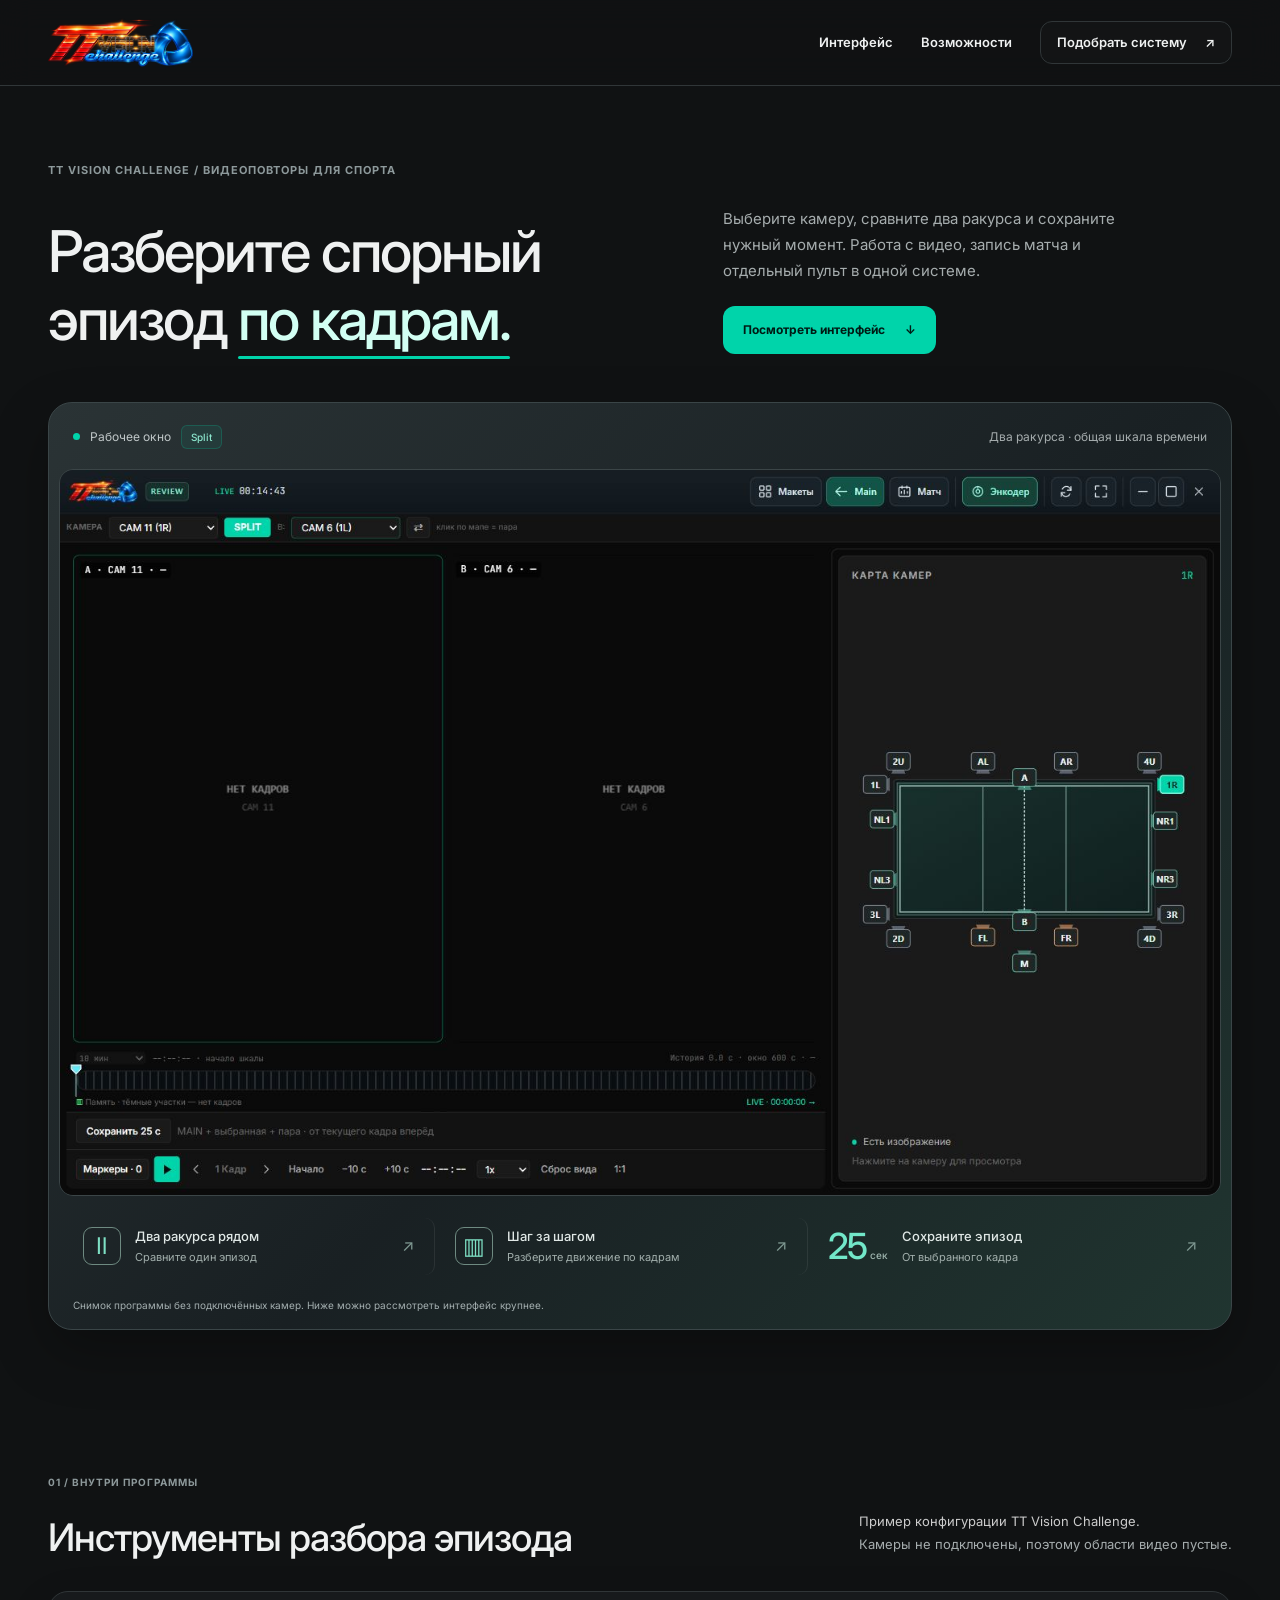
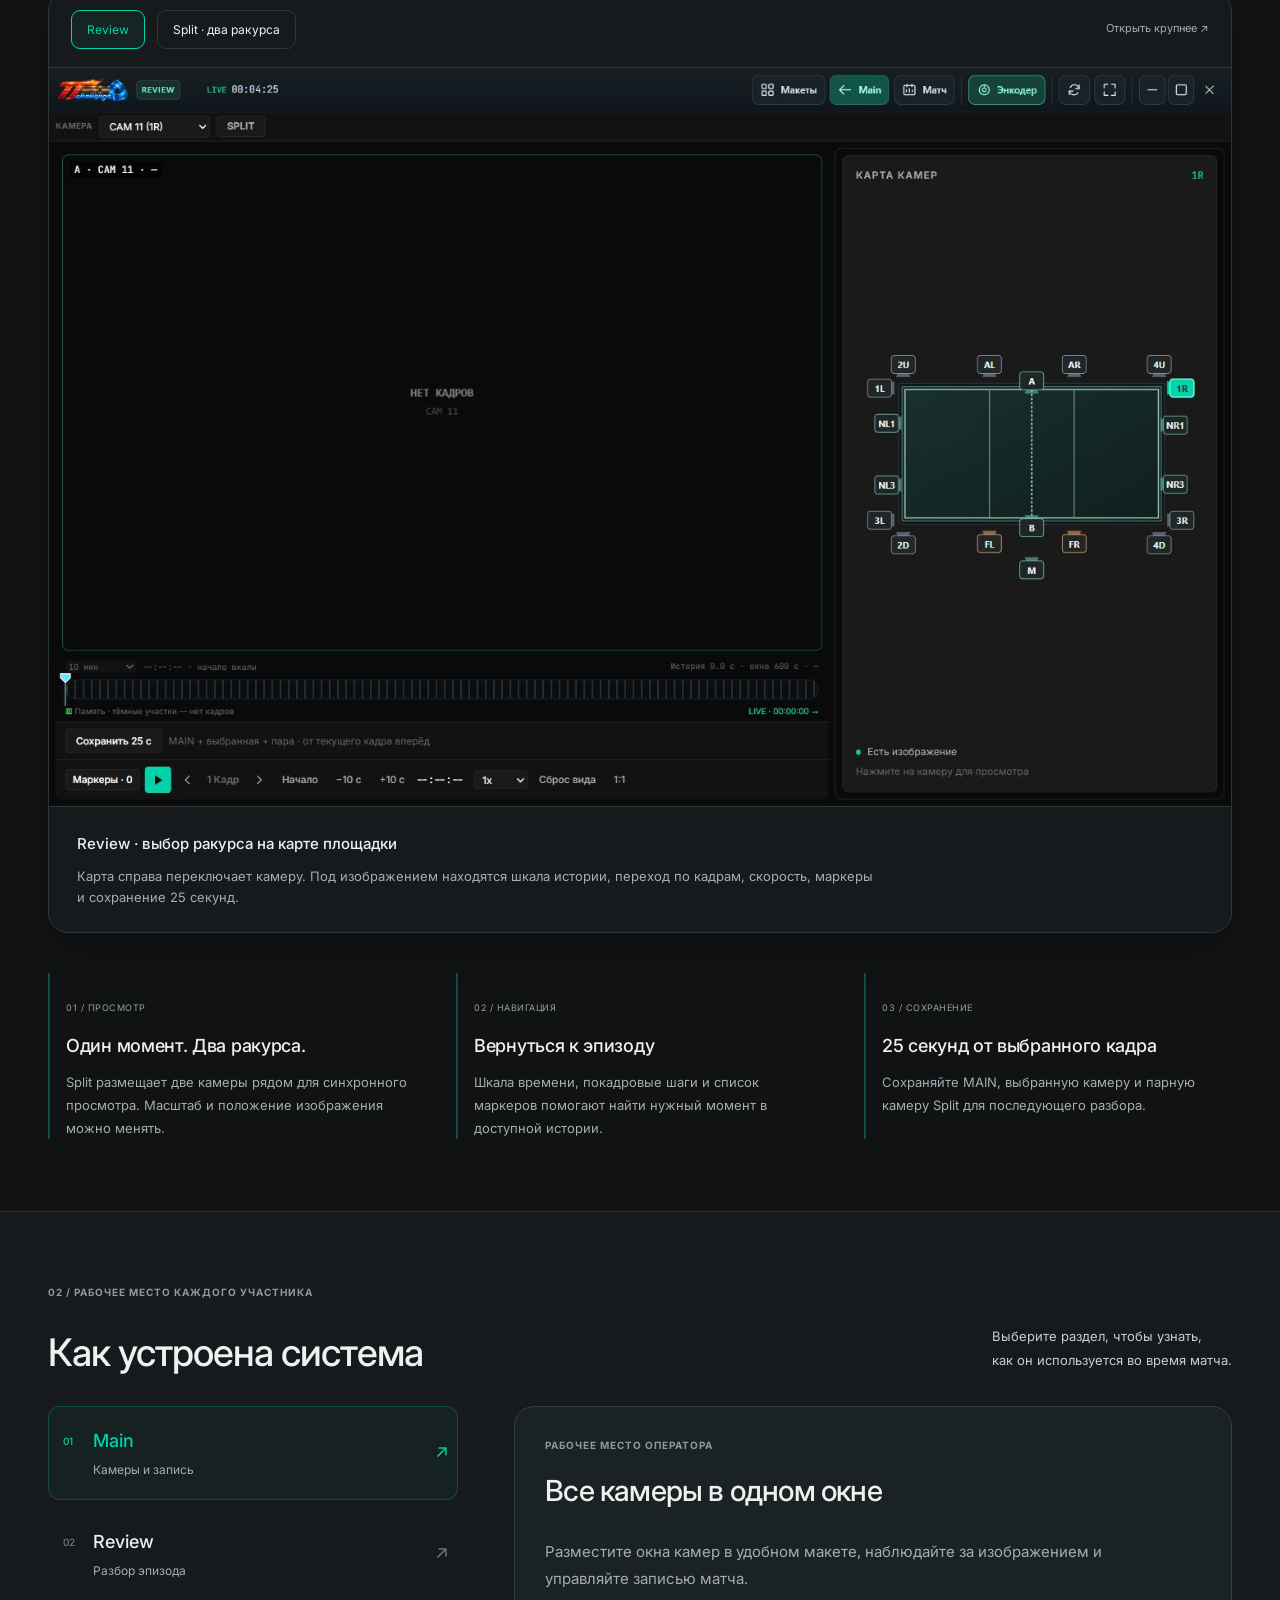
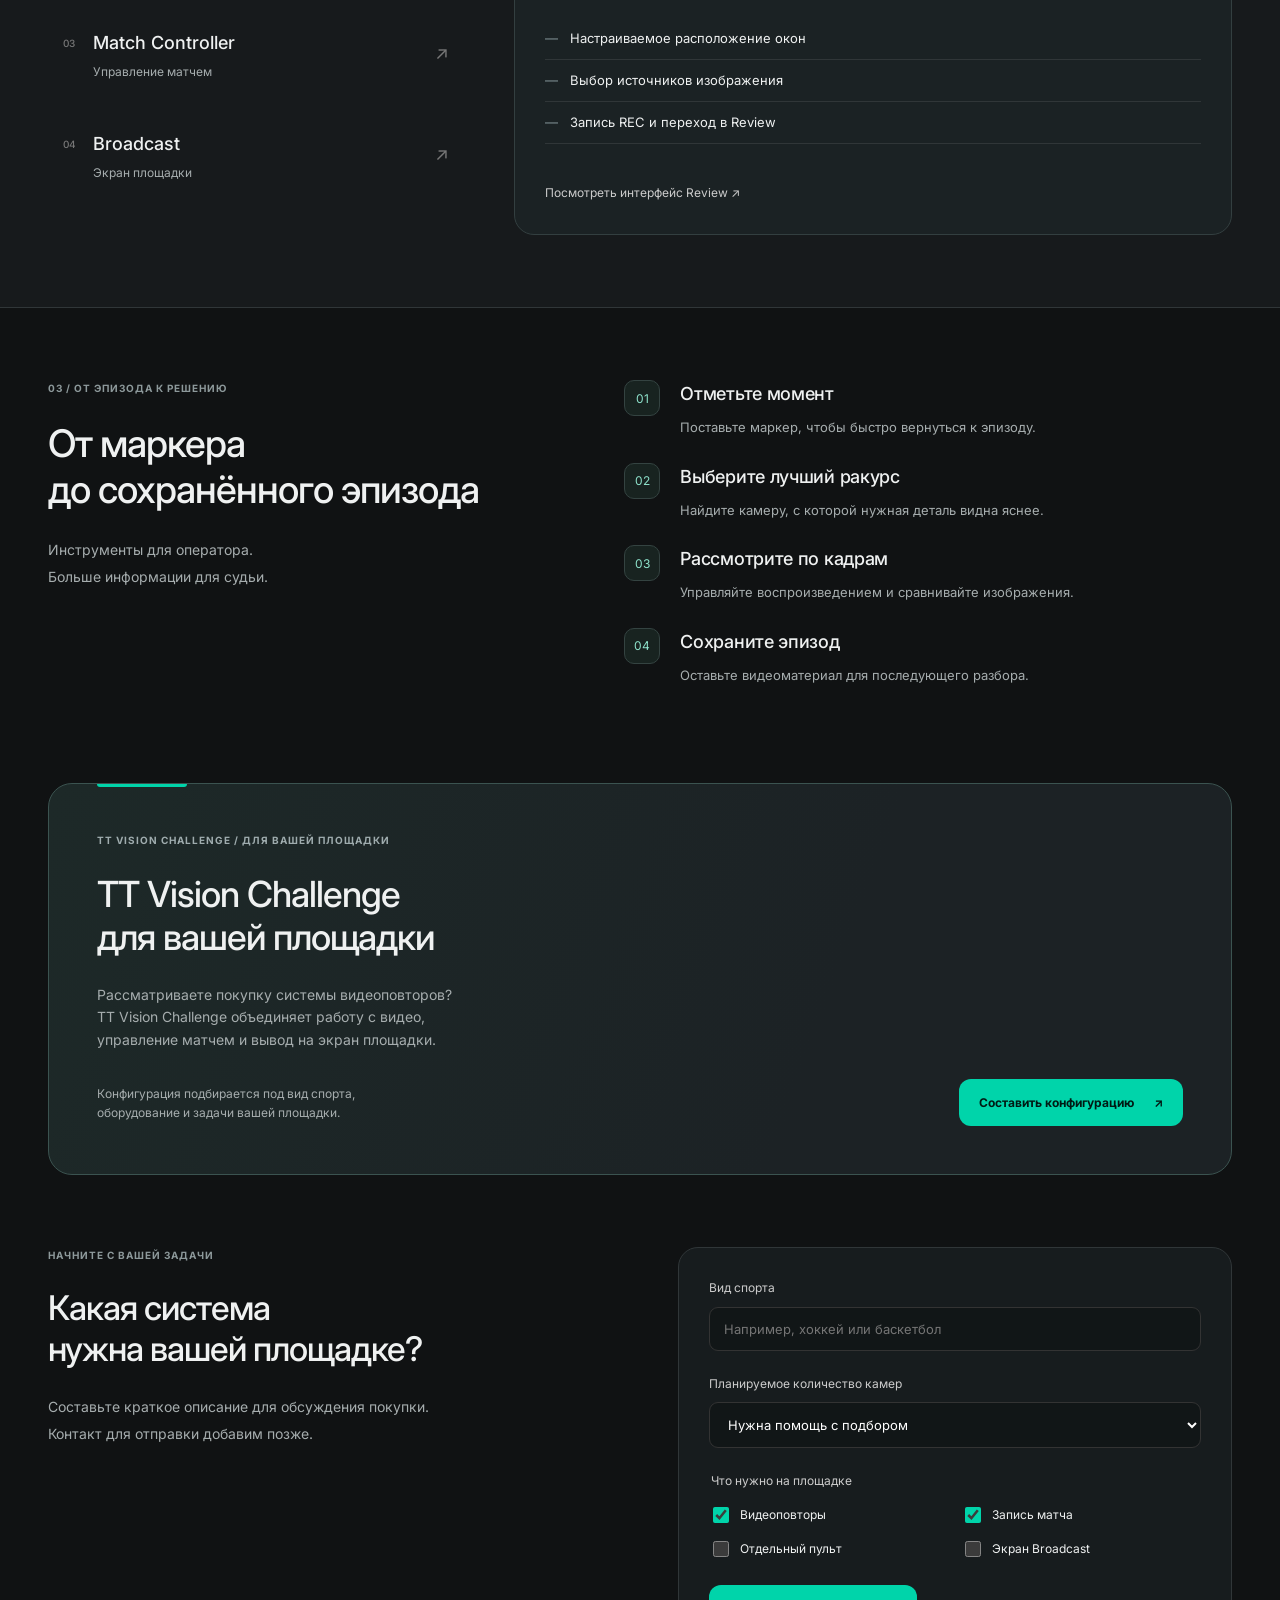
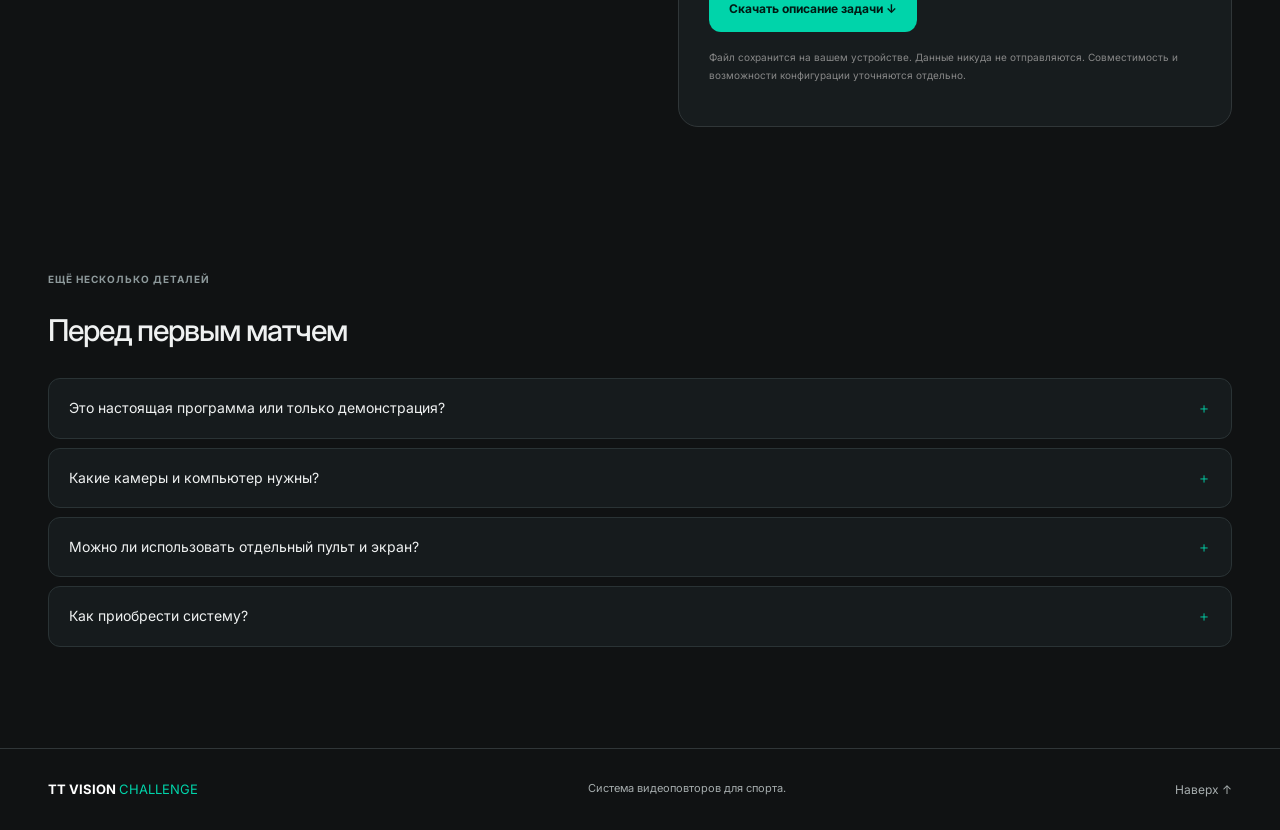
==== commit 16275d1a: "Add soft surfaces and focused product accents" ====
--- a/index.html
+++ b/index.html
@@ -4,15 +4,15 @@
 <meta charset="UTF-8"><meta name="viewport" content="width=device-width,initial-scale=1">
 <meta name="theme-color" content="#0a0a0a"><meta name="description" content="TT Vision Challenge — система видеоповторов для спорта. Несколько ракурсов, покадровый просмотр, управление матчем и вывод на экран площадки.">
 <title>TT Vision Challenge — видеоповторы для спорта</title>
-<link rel="icon" href="assets/favicon.svg" type="image/svg+xml"><link rel="stylesheet" href="style.css?v=product-3">
+<link rel="icon" href="assets/favicon.svg" type="image/svg+xml"><link rel="stylesheet" href="style.css?v=soft-4">
 </head>
 <body>
 <a class="skip" href="#main">Перейти к содержимому</a>
 <header class="header"><div class="header-inner wrap"><a href="#" class="brand" aria-label="TT Vision Challenge — главная"><img src="assets/logo.png" alt="TT Vision Challenge" width="185" height="66"></a><nav aria-label="Основная навигация"><a href="#review">Интерфейс</a><a href="#system">Возможности</a><a href="#purchase" class="nav-cta">Подобрать систему <span aria-hidden="true">↗</span></a></nav></div></header>
 <main id="main">
 <section class="hero wrap">
-<div class="hero-copy"><p class="eyebrow">TT VISION CHALLENGE / ВИДЕОПОВТОРЫ ДЛЯ СПОРТА</p><h1>Разберите спорный<br>эпизод по кадрам.</h1><div class="hero-summary"><p class="lead">Выберите камеру, сравните два ракурса и сохраните нужный момент. Работа с видео, запись матча и отдельный пульт в одной системе.</p><a class="button primary" href="#review">Посмотреть интерфейс <span aria-hidden="true">↓</span></a></div></div>
-<figure class="product-intro"><div class="screen-caption"><span>Рабочее окно / Split</span><span>Два ракурса · общая шкала времени</span></div><div class="hero-preview"><img src="assets/split.png" width="1440" height="900" alt="Настоящий интерфейс Split: две области просмотра и шкала времени. Камеры не подключены."></div><figcaption>Снимок программы без подключённых камер. Ниже можно рассмотреть интерфейс крупнее.</figcaption></figure>
+<div class="hero-copy"><p class="eyebrow">TT VISION CHALLENGE / ВИДЕОПОВТОРЫ ДЛЯ СПОРТА</p><h1>Разберите спорный<br>эпизод <span class="frame-word">по кадрам.</span></h1><div class="hero-summary"><p class="lead">Выберите камеру, сравните два ракурса и сохраните нужный момент. Работа с видео, запись матча и отдельный пульт в одной системе.</p><a class="button primary" href="#review">Посмотреть интерфейс <span aria-hidden="true">↓</span></a></div></div>
+<figure class="product-intro"><div class="screen-caption"><span class="screen-name"><i aria-hidden="true"></i> Рабочее окно <b>Split</b></span><span>Два ракурса · общая шкала времени</span></div><div class="hero-preview"><img src="assets/split.png" width="1440" height="900" alt="Настоящий интерфейс Split: две области просмотра и шкала времени. Камеры не подключены."></div><div class="tool-notes"><a href="#review"><span class="note-symbol" aria-hidden="true">Ⅱ</span><span><strong>Два ракурса рядом</strong><small>Сравните один эпизод</small></span><b aria-hidden="true">↗</b></a><a href="#review"><span class="note-symbol frames" aria-hidden="true">▥</span><span><strong>Шаг за шагом</strong><small>Разберите движение по кадрам</small></span><b aria-hidden="true">↗</b></a><a href="#review" class="clip-note"><span class="clip-number">25<small>сек</small></span><span><strong>Сохраните эпизод</strong><small>От выбранного кадра</small></span><b aria-hidden="true">↗</b></a></div><figcaption>Снимок программы без подключённых камер. Ниже можно рассмотреть интерфейс крупнее.</figcaption></figure>
 </section>
 <section id="review" class="section wrap"><div class="section-heading"><div><p class="eyebrow">01 / ВНУТРИ ПРОГРАММЫ</p><h2>Инструменты разбора эпизода</h2></div><p>Пример конфигурации TT Vision Challenge.<br><span class="muted">Камеры не подключены, поэтому области видео пустые.</span></p></div><div class="gallery"><div class="gallery-tabs" aria-label="Снимки интерфейса"><button class="active" data-view="review" aria-pressed="true">Review</button><button data-view="split" aria-pressed="false">Split · два ракурса</button><a id="full-image" href="assets/review.png" target="_blank" rel="noopener">Открыть крупнее ↗</a></div><a id="image-link" href="assets/review.png" target="_blank" rel="noopener" aria-label="Открыть снимок интерфейса крупнее"><img id="interface-image" src="assets/review.png" alt="Настоящее окно Review: просмотр слева, карта камер справа и управление воспроизведением снизу. Камеры не подключены." width="1440" height="900"></a><div class="gallery-caption" aria-live="polite"><strong id="view-title">Review · выбор ракурса на карте площадки</strong><p id="view-description">Карта справа переключает камеру. Под изображением находятся шкала истории, переход по кадрам, скорость, маркеры и сохранение 25 секунд.</p></div></div><div class="review-facts"><article><span>01 / ПРОСМОТР</span><h3>Один момент. Два ракурса.</h3><p>Split размещает две камеры рядом для синхронного просмотра. Масштаб и положение изображения можно менять.</p></article><article><span>02 / НАВИГАЦИЯ</span><h3>Вернуться к эпизоду</h3><p>Шкала времени, покадровые шаги и список маркеров помогают найти нужный момент в доступной истории.</p></article><article><span>03 / СОХРАНЕНИЕ</span><h3>25 секунд от выбранного кадра</h3><p>Сохраняйте MAIN, выбранную камеру и парную камеру Split для последующего разбора.</p></article></div></section>
 <section id="system" class="system-section"><div class="wrap section"><p class="eyebrow">02 / РАБОЧЕЕ МЕСТО КАЖДОГО УЧАСТНИКА</p><div class="section-heading"><h2>Как устроена система</h2><p>Выберите раздел, чтобы узнать,<br>как он используется во время матча.</p></div><div class="module-layout"><div class="module-switch" aria-label="Разделы программы"><button data-module="main" class="selected" aria-pressed="true"><span>01</span>Main <small>Камеры и запись</small><b>↗</b></button><button data-module="review" aria-pressed="false"><span>02</span>Review <small>Разбор эпизода</small><b>↗</b></button><button data-module="controller" aria-pressed="false"><span>03</span>Match Controller <small>Управление матчем</small><b>↗</b></button><button data-module="broadcast" aria-pressed="false"><span>04</span>Broadcast <small>Экран площадки</small><b>↗</b></button></div><article class="module-detail" aria-live="polite"><span class="module-number" id="module-number">01</span><p class="eyebrow" id="module-role">РАБОЧЕЕ МЕСТО ОПЕРАТОРА</p><h3 id="module-title">Все камеры в одном окне</h3><p id="module-copy">Разместите окна камер в удобном макете, наблюдайте за изображением и управляйте записью матча.</p><ul id="module-features"><li>Настраиваемое расположение окон</li><li>Выбор источников изображения</li><li>Запись REC и переход в Review</li></ul><a href="#review" class="text-link">Посмотреть интерфейс Review ↗</a></article></div></div></section>
--- a/style.css
+++ b/style.css
@@ -21,3 +21,8 @@
 @media(max-width:900px){.wrap{padding-left:28px;padding-right:28px}.hero-copy{column-gap:35px}.hero h1{font-size:42px}.hero-summary .lead{font-size:13px}.module-layout{gap:30px}.module-detail h3{font-size:27px}.workflow{gap:30px}.configuration{gap:30px}}
 @media(max-width:650px){html{scroll-padding-top:90px}.wrap{padding-left:20px;padding-right:20px}.header{height:75px}.header nav{font-size:10px;gap:12px}.brand img{width:120px}.nav-cta{padding:9px 12px}.header nav>a:not(.nav-cta){display:none}.hero{padding-top:38px;padding-bottom:40px}.hero-copy{grid-template-columns:1fr;gap:22px}.hero-copy>.eyebrow{font-size:9px;margin:0}.hero h1{font-size:38px;letter-spacing:-1.4px}.hero-summary .lead{font-size:14px;margin-bottom:18px}.product-intro{margin-top:30px}.screen-caption{font-size:10px;flex-wrap:wrap;gap:4px}.product-intro figcaption{font-size:10px}.section{padding-top:48px;padding-bottom:48px}.section-heading{gap:18px}.section-heading>p{font-size:12px}.review-facts{gap:25px}.module-layout{grid-template-columns:1fr;gap:24px}.module-switch{display:grid;grid-template-columns:1fr 1fr;gap:0 18px}.module-switch button{padding:14px 10px 14px 0;min-height:85px;font-size:15px}.module-switch button>span{display:none}.module-switch button b{display:none}.module-switch button small{font-size:10px}.module-detail{min-height:0;padding:0}.module-detail h3{font-size:26px}.module-detail>p:not(.eyebrow){font-size:14px}.workflow{grid-template-columns:1fr;gap:20px}.workflow h2 br{display:none}.workflow .lead{margin-top:16px}.purchase-inner{padding:26px 22px}.purchase h2{font-size:29px}.purchase-bottom{align-items:start;flex-direction:column}.configuration{grid-template-columns:1fr;gap:24px}.configuration h2{font-size:29px}.faq summary{font-size:13px}.footer{align-items:start}.footer p{max-width:160px}.hero-preview{border-radius:2px}}
 @media(prefers-reduced-motion:reduce){*,*:before,*:after{animation:none!important;transition:none!important;scroll-behavior:auto!important}.reveal-ready{opacity:1!important;transform:none!important}}
+/* Soft edges with product-related accents. */
+.button,.nav-cta{border-radius:12px}.button{padding:14px 20px;transition:background .2s,box-shadow .2s}.primary:hover{box-shadow:0 5px 24px #00d4aa20}.nav-cta{background:#ffffff03}.hero-copy{column-gap:64px}.hero h1{line-height:1.18}.frame-word{position:relative;white-space:nowrap;color:#d2fff3}.frame-word:after{content:'';position:absolute;left:0;right:0;bottom:-5px;height:3px;border-radius:4px;background:var(--accent)}
+.product-intro{padding:10px;background:linear-gradient(135deg,#2a3335,#192023 55%,#203530);border:1px solid #3a4547;border-radius:24px;box-shadow:0 22px 55px #0004;margin-top:48px}.screen-caption{border:0;padding:12px 14px 20px;align-items:center}.screen-name{display:flex;align-items:center;gap:10px}.screen-name i{width:7px;height:7px;border-radius:50%;background:var(--accent)}.screen-name b{font-size:10px;font-weight:500;background:#00d4aa13;color:#8ce7ce;border:1px solid #00d4aa35;padding:3px 9px;border-radius:6px}.hero-preview{border-radius:14px;border-color:#3b4547}.product-intro figcaption{padding:12px 14px 6px;color:#a4afb0;font-size:10px}.tool-notes{display:grid;grid-template-columns:1fr 1fr 1.1fr;gap:0;padding:22px 4px 10px}.tool-notes>a{display:flex;align-items:center;gap:14px;padding:8px 20px;border-right:1px solid #ffffff13;transition:background .2s;border-radius:10px}.tool-notes>a:last-child{border-right:0}.tool-notes>a:hover{background:#ffffff06}.tool-notes strong{display:block;font-size:13px;font-weight:500;color:#e0e8e6}.tool-notes small{display:block;font-size:11px;color:#a2afac;margin-top:3px}.tool-notes a>b{margin-left:auto;color:#809a93;font-weight:400}.note-symbol{display:grid;place-items:center;width:38px;height:38px;flex-shrink:0;border:1px solid #6e8a81;border-radius:9px;color:#7ee0c4;font-size:23px}.clip-number{font-size:36px;font-weight:500;color:#72e7c9;letter-spacing:-1.5px;line-height:1}.clip-number small{display:inline;font-size:10px;letter-spacing:0;margin-left:3px;color:#9eb4ae}.gallery{border-radius:20px;box-shadow:0 16px 45px #0002}.gallery-tabs{padding:18px 22px}.gallery-tabs button{border-radius:9px}.gallery-caption{padding:24px 28px}.review-facts article{padding-left:16px;border-left:2px solid #00d4aa50;border-top:0}.module-switch{gap:7px}.module-switch button{border:1px solid transparent;border-radius:12px;padding-left:44px}.module-switch button>span{left:14px}.module-switch button.selected{box-shadow:none;border-color:#00d4aa40;background:#00d4aa09}.module-detail{padding:30px;border:1px solid #333f40;background:#1b2224;border-radius:20px}.module-detail h3{font-size:29px}.steps li>span{border:1px solid #344341;border-radius:10px;min-width:36px;place-items:center;height:36px;padding:0;background:#182320;color:#8ee2cb}.purchase-inner{border-radius:24px;background:linear-gradient(110deg,#1d2928,#1c2225 65%);padding:48px;border-color:#3b5350;position:relative;overflow:hidden}.purchase-inner:before{content:'';position:absolute;top:0;left:48px;width:90px;height:3px;background:#00d4aa;border-radius:0 0 5px 5px}#config-form{border-radius:20px;background:#171c1e}#config-form>input,#config-form>select{border-radius:9px;background:#111617}.faq details{border:1px solid #2a3335;border-radius:12px;margin-bottom:9px;padding:0 20px;background:#161b1d}.faq details[open]{border-color:#46605a}.faq summary{padding:18px 0}.faq details p{padding-bottom:15px}.footer{margin-top:20px}
+@media(max-width:900px){.tool-notes>a{padding:8px 12px;gap:10px}.tool-notes strong{font-size:12px}.tool-notes small{font-size:10px}.note-symbol{width:30px;height:34px}.module-detail{padding:24px}}
+@media(max-width:650px){.hero h1{font-size:37px}.hero-copy{gap:25px}.product-intro{padding:6px;border-radius:17px;margin-top:32px}.hero .product-intro{padding:6px}.hero-preview{border-radius:10px}.screen-caption{padding:10px 8px 13px;gap:8px}.screen-caption>span:last-child{font-size:9px}.tool-notes{grid-template-columns:1fr;padding:9px 4px 0}.tool-notes>a{border-right:0;border-bottom:1px solid #ffffff10;padding:12px 6px}.tool-notes>a:last-child{border-bottom:0}.tool-notes strong{font-size:12px}.tool-notes small{font-size:10px}.clip-number{font-size:28px;min-width:30px;letter-spacing:-1px}.clip-number small{display:block;font-size:8px;text-align:center}.product-intro figcaption{padding:8px;font-size:9px}.gallery{border-radius:14px}.gallery-tabs{padding:12px}.gallery-caption{padding:18px}.module-switch button{padding:14px 10px}.module-detail{padding:22px;border-radius:16px}.purchase-inner{padding:30px 23px;border-radius:18px}.purchase-inner:before{left:23px}#config-form{border-radius:16px}.faq details{padding:0 15px}.note-symbol{width:30px;height:30px;font-size:20px}}
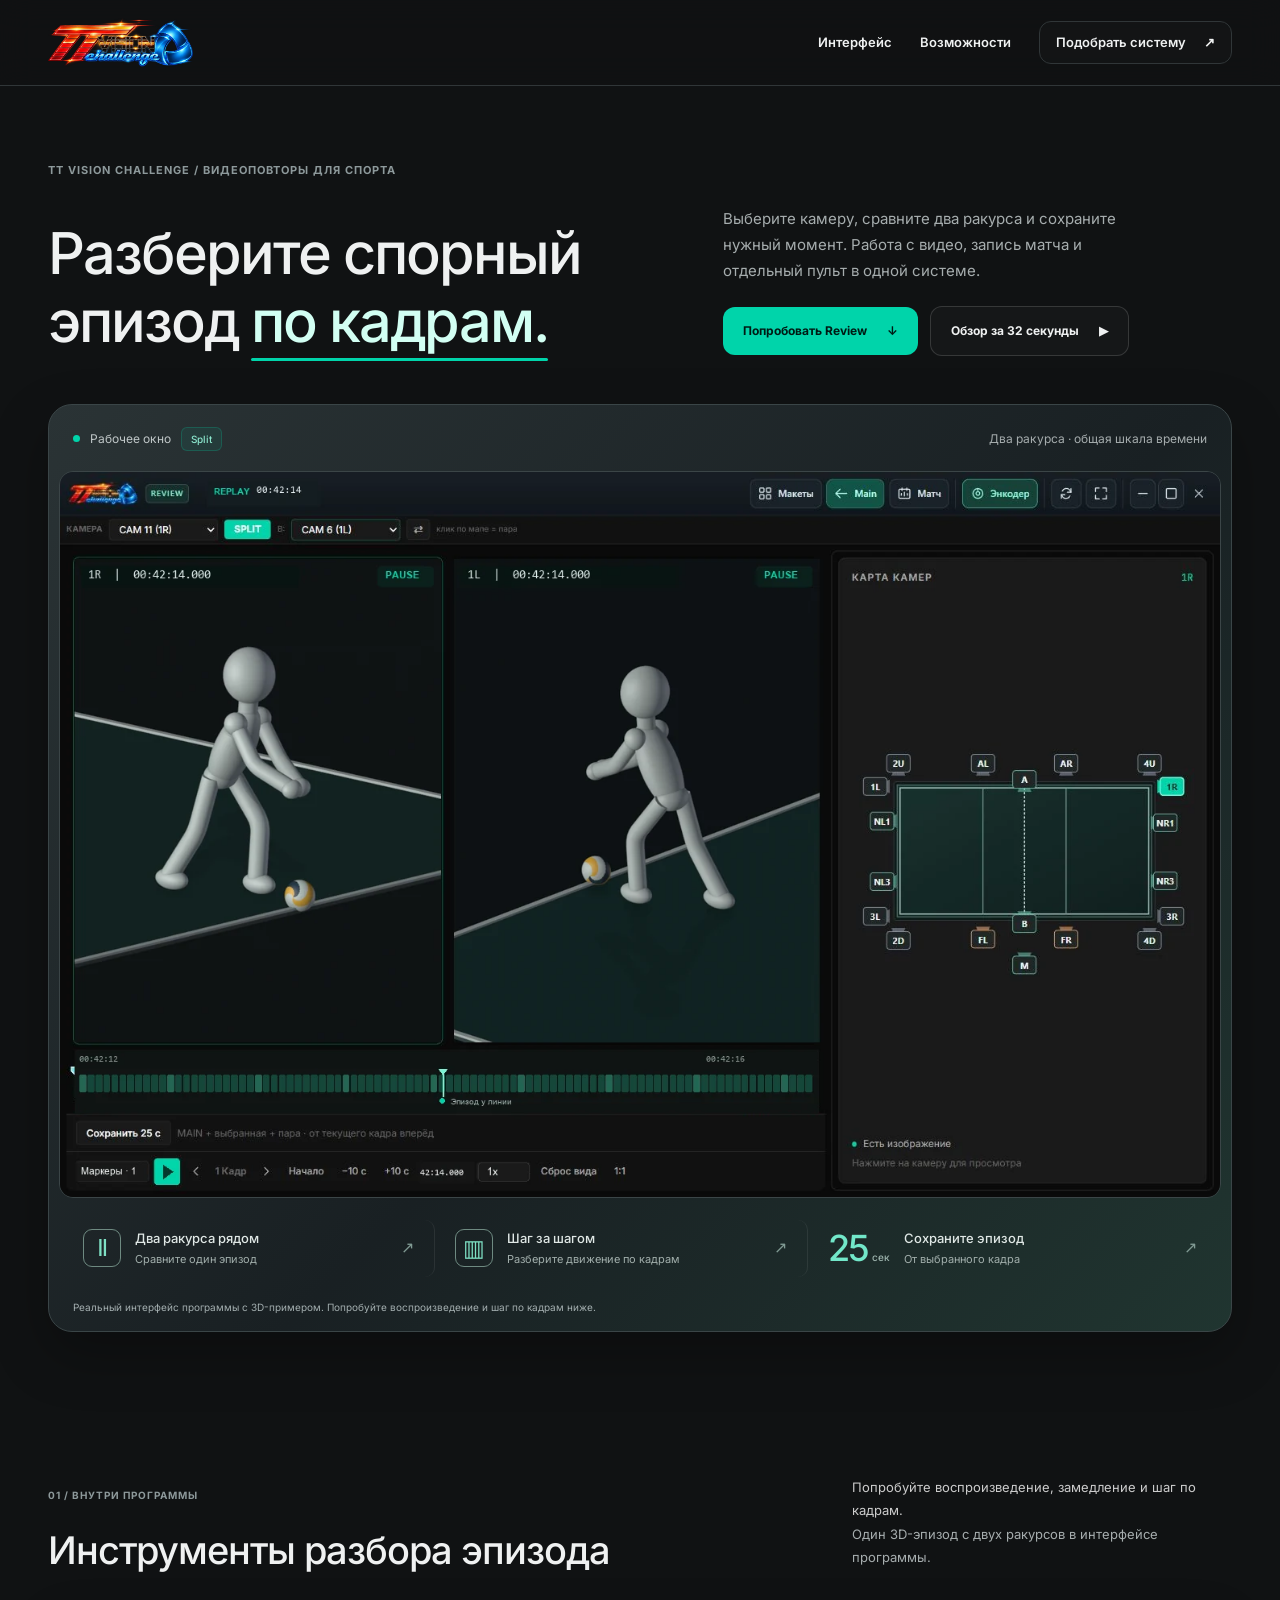
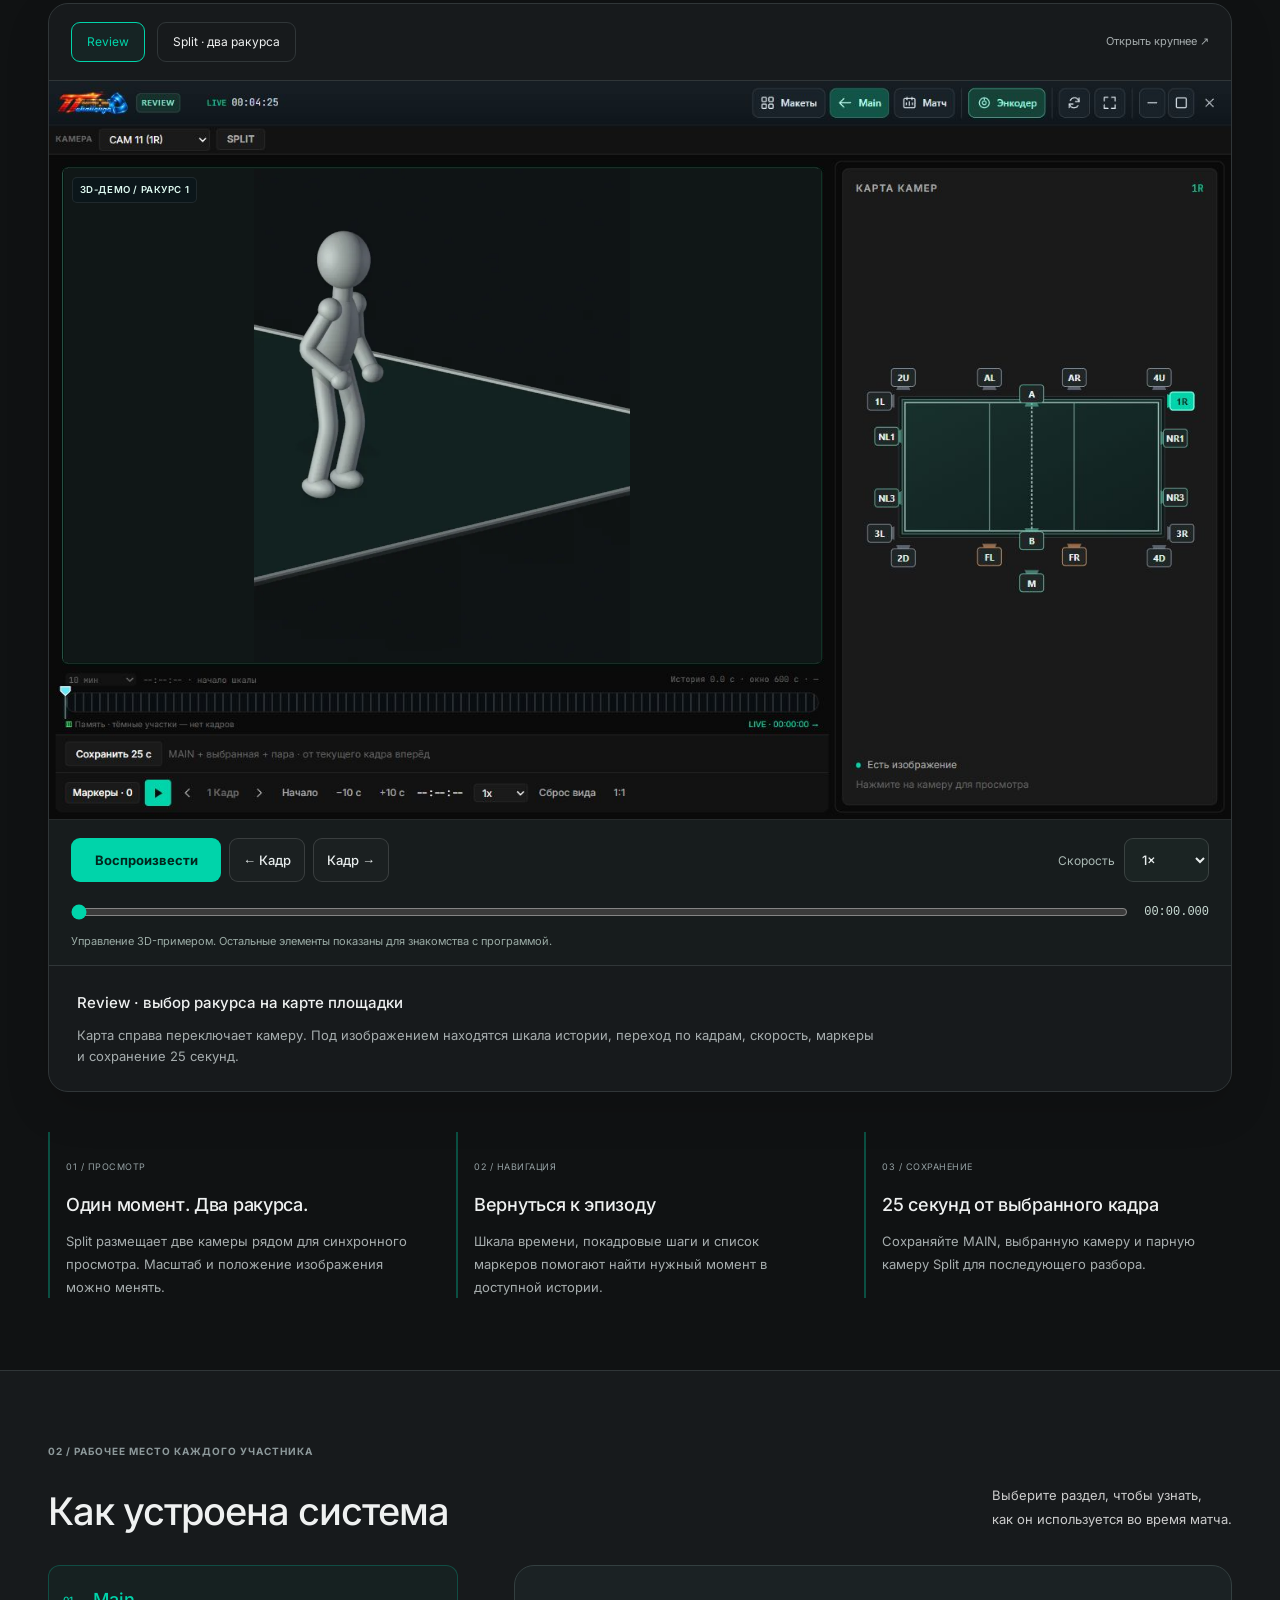
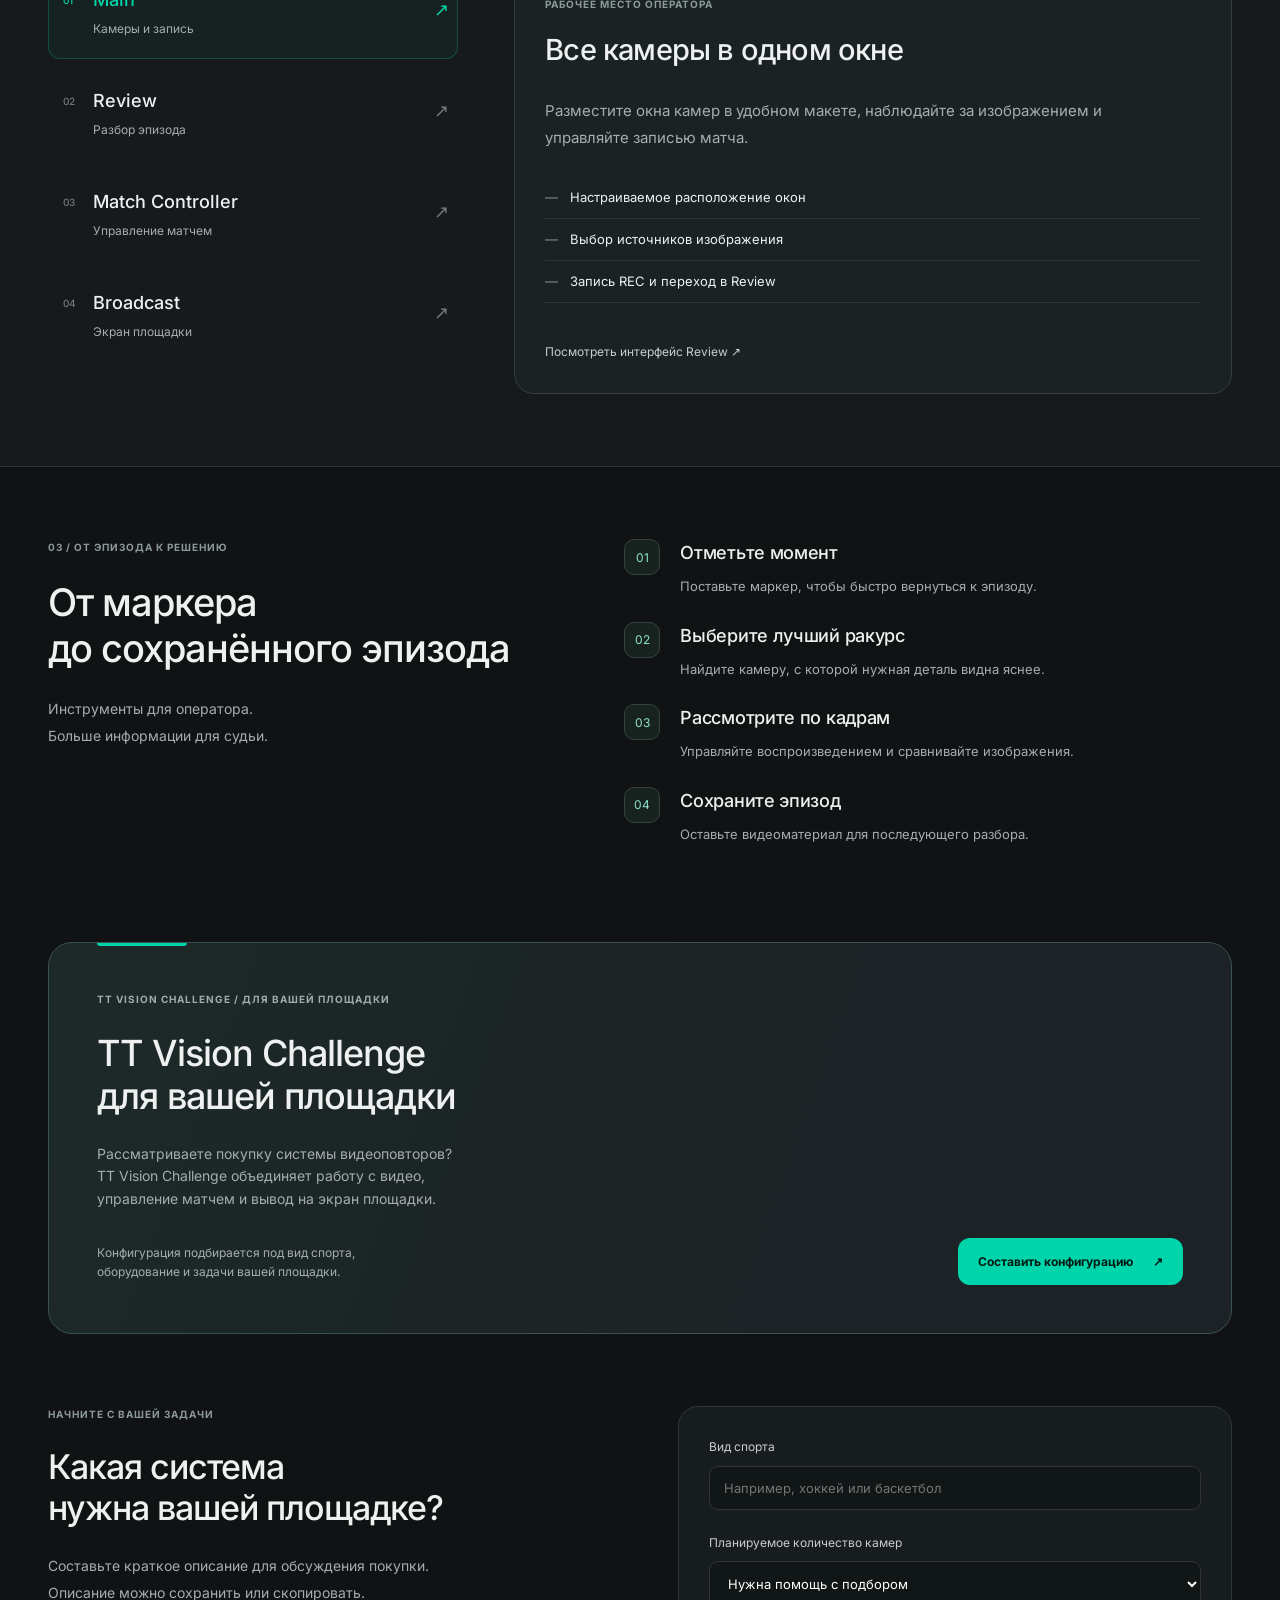
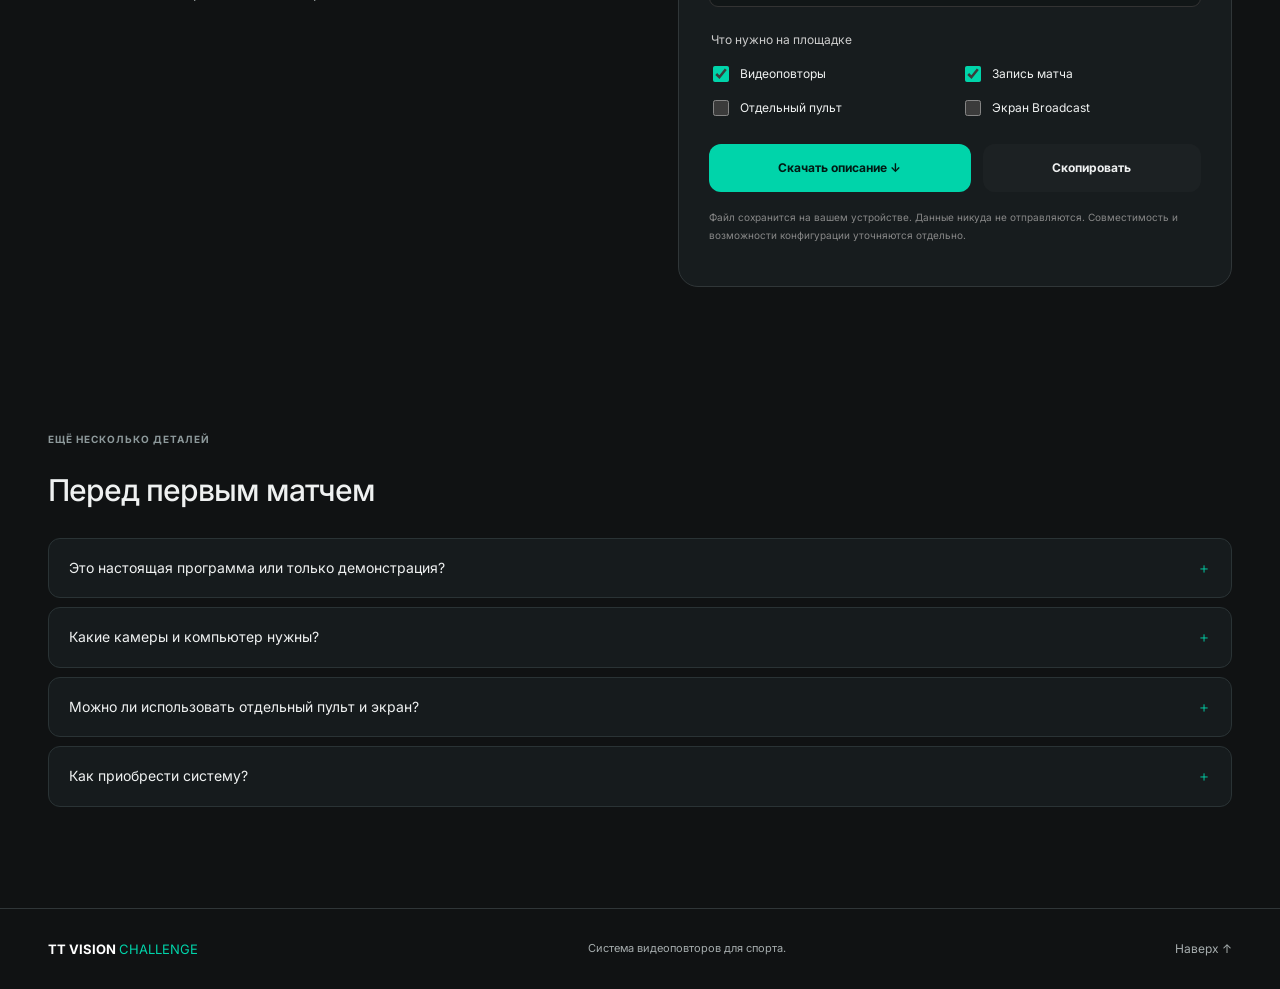
==== commit ceecbecf: "Improve public demos and move static hosting to Cloudflare" ====
--- a/index.html
+++ b/index.html
@@ -4,21 +4,32 @@
 <meta charset="UTF-8"><meta name="viewport" content="width=device-width,initial-scale=1">
 <meta name="theme-color" content="#0a0a0a"><meta name="description" content="TT Vision Challenge — система видеоповторов для спорта. Несколько ракурсов, покадровый просмотр, управление матчем и вывод на экран площадки.">
 <title>TT Vision Challenge — видеоповторы для спорта</title>
-<link rel="icon" href="assets/favicon.svg" type="image/svg+xml"><link rel="stylesheet" href="style.css?v=soft-4">
-</head>
+<link rel="stylesheet" href="fonts.css?v=20261023">
+<link rel="icon" href="assets/favicon.svg" type="image/svg+xml"><link rel="stylesheet" href="style.css?v=20261023">
+<link rel="stylesheet" href="refresh.css?v=20261023">
+<link rel="canonical" href="https://tt-vision-challenge.var-cloud-diagnostics.workers.dev/">
+<meta property="og:type" content="website"><meta property="og:locale" content="ru_RU"><meta property="og:title" content="TT Vision Challenge | Видеоповторы для спорта"><meta property="og:description" content="Сравните ракурсы, разберите момент по кадрам и сохраните эпизод. Попробуйте интерактивную демонстрацию Review."><meta property="og:url" content="https://tt-vision-challenge.var-cloud-diagnostics.workers.dev/"><meta property="og:image" content="https://tt-vision-challenge.var-cloud-diagnostics.workers.dev/media/promo-poster.webp"><meta name="twitter:card" content="summary_large_image"></head>
 <body>
 <a class="skip" href="#main">Перейти к содержимому</a>
-<header class="header"><div class="header-inner wrap"><a href="#" class="brand" aria-label="TT Vision Challenge — главная"><img src="assets/logo.png" alt="TT Vision Challenge" width="185" height="66"></a><nav aria-label="Основная навигация"><a href="#review">Интерфейс</a><a href="#system">Возможности</a><a href="#purchase" class="nav-cta">Подобрать систему <span aria-hidden="true">↗</span></a></nav></div></header>
+<header class="header"><div class="header-inner wrap"><a href="#" class="brand" aria-label="TT Vision Challenge — главная"><img src="assets/logo.webp" alt="TT Vision Challenge" width="185" height="66"></a><button class="menu-toggle" type="button" aria-controls="site-nav" aria-expanded="false">Меню <span aria-hidden="true">☰</span></button><nav id="site-nav" aria-label="Основная навигация"><a href="#review">Интерфейс</a><a href="#system">Возможности</a><a href="#purchase" class="nav-cta">Подобрать систему <span aria-hidden="true">↗</span></a></nav></div></header>
 <main id="main">
 <section class="hero wrap">
-<div class="hero-copy"><p class="eyebrow">TT VISION CHALLENGE / ВИДЕОПОВТОРЫ ДЛЯ СПОРТА</p><h1>Разберите спорный<br>эпизод <span class="frame-word">по кадрам.</span></h1><div class="hero-summary"><p class="lead">Выберите камеру, сравните два ракурса и сохраните нужный момент. Работа с видео, запись матча и отдельный пульт в одной системе.</p><a class="button primary" href="#review">Посмотреть интерфейс <span aria-hidden="true">↓</span></a></div></div>
-<figure class="product-intro"><div class="screen-caption"><span class="screen-name"><i aria-hidden="true"></i> Рабочее окно <b>Split</b></span><span>Два ракурса · общая шкала времени</span></div><div class="hero-preview"><img src="assets/split.png" width="1440" height="900" alt="Настоящий интерфейс Split: две области просмотра и шкала времени. Камеры не подключены."></div><div class="tool-notes"><a href="#review"><span class="note-symbol" aria-hidden="true">Ⅱ</span><span><strong>Два ракурса рядом</strong><small>Сравните один эпизод</small></span><b aria-hidden="true">↗</b></a><a href="#review"><span class="note-symbol frames" aria-hidden="true">▥</span><span><strong>Шаг за шагом</strong><small>Разберите движение по кадрам</small></span><b aria-hidden="true">↗</b></a><a href="#review" class="clip-note"><span class="clip-number">25<small>сек</small></span><span><strong>Сохраните эпизод</strong><small>От выбранного кадра</small></span><b aria-hidden="true">↗</b></a></div><figcaption>Снимок программы без подключённых камер. Ниже можно рассмотреть интерфейс крупнее.</figcaption></figure>
+<div class="hero-copy"><p class="eyebrow">TT VISION CHALLENGE / ВИДЕОПОВТОРЫ ДЛЯ СПОРТА</p><h1>Разберите спорный<br>эпизод <span class="frame-word">по кадрам.</span></h1><div class="hero-summary"><p class="lead">Выберите камеру, сравните два ракурса и сохраните нужный момент. Работа с видео, запись матча и отдельный пульт в одной системе.</p><div class="hero-actions"><a class="button primary" href="#review">Попробовать Review <span aria-hidden="true">↓</span></a><button class="button film-open" type="button">Обзор за 32 секунды <span aria-hidden="true">▶</span></button></div></div></div>
+<figure class="product-intro"><div class="screen-caption"><span class="screen-name"><i aria-hidden="true"></i> Рабочее окно <b>Split</b></span><span>Два ракурса · общая шкала времени</span></div><div class="hero-preview"><img src="assets/hero-demo.webp" fetchpriority="high" width="1440" height="900" alt="Интерфейс Split с одним 3D-эпизодом с двух ракурсов"></div><div class="tool-notes"><a href="#review"><span class="note-symbol" aria-hidden="true">Ⅱ</span><span><strong>Два ракурса рядом</strong><small>Сравните один эпизод</small></span><b aria-hidden="true">↗</b></a><a href="#review"><span class="note-symbol frames" aria-hidden="true">▥</span><span><strong>Шаг за шагом</strong><small>Разберите движение по кадрам</small></span><b aria-hidden="true">↗</b></a><a href="#review" class="clip-note"><span class="clip-number">25<small>сек</small></span><span><strong>Сохраните эпизод</strong><small>От выбранного кадра</small></span><b aria-hidden="true">↗</b></a></div><figcaption>Реальный интерфейс программы с 3D-примером. Попробуйте воспроизведение и шаг по кадрам ниже.</figcaption></figure>
 </section>
-<section id="review" class="section wrap"><div class="section-heading"><div><p class="eyebrow">01 / ВНУТРИ ПРОГРАММЫ</p><h2>Инструменты разбора эпизода</h2></div><p>Пример конфигурации TT Vision Challenge.<br><span class="muted">Камеры не подключены, поэтому области видео пустые.</span></p></div><div class="gallery"><div class="gallery-tabs" aria-label="Снимки интерфейса"><button class="active" data-view="review" aria-pressed="true">Review</button><button data-view="split" aria-pressed="false">Split · два ракурса</button><a id="full-image" href="assets/review.png" target="_blank" rel="noopener">Открыть крупнее ↗</a></div><a id="image-link" href="assets/review.png" target="_blank" rel="noopener" aria-label="Открыть снимок интерфейса крупнее"><img id="interface-image" src="assets/review.png" alt="Настоящее окно Review: просмотр слева, карта камер справа и управление воспроизведением снизу. Камеры не подключены." width="1440" height="900"></a><div class="gallery-caption" aria-live="polite"><strong id="view-title">Review · выбор ракурса на карте площадки</strong><p id="view-description">Карта справа переключает камеру. Под изображением находятся шкала истории, переход по кадрам, скорость, маркеры и сохранение 25 секунд.</p></div></div><div class="review-facts"><article><span>01 / ПРОСМОТР</span><h3>Один момент. Два ракурса.</h3><p>Split размещает две камеры рядом для синхронного просмотра. Масштаб и положение изображения можно менять.</p></article><article><span>02 / НАВИГАЦИЯ</span><h3>Вернуться к эпизоду</h3><p>Шкала времени, покадровые шаги и список маркеров помогают найти нужный момент в доступной истории.</p></article><article><span>03 / СОХРАНЕНИЕ</span><h3>25 секунд от выбранного кадра</h3><p>Сохраняйте MAIN, выбранную камеру и парную камеру Split для последующего разбора.</p></article></div></section>
+<section id="review" class="section wrap"><div class="section-heading"><div><p class="eyebrow">01 / ВНУТРИ ПРОГРАММЫ</p><h2>Инструменты разбора эпизода</h2></div><p>Попробуйте воспроизведение, замедление и шаг по кадрам.<br><span class="muted">Один 3D-эпизод с двух ракурсов в интерфейсе программы.</span></p></div><div class="gallery"><div class="gallery-tabs" aria-label="Снимки интерфейса"><button class="active" data-view="review" aria-pressed="true">Review</button><button data-view="split" aria-pressed="false">Split · два ракурса</button><a id="full-image" href="assets/review.png" target="_blank" rel="noopener">Открыть крупнее ↗</a></div><div id="image-link" class="review-stage" data-mode="review" aria-label="Демонстрация Review">
+<img id="interface-image" src="assets/review.png" alt="Интерфейс Review" width="1440" height="900" loading="lazy" decoding="async">
+<div class="demo-pane pane-a"><video id="angle-a" muted playsinline preload="none" poster="media/angle-a.webp" aria-label="Первый ракурс 3D-эпизода" src="media/angle-a.mp4"></video><span>3D-ДЕМО / РАКУРС 1</span></div>
+<div class="demo-pane pane-b"><video id="angle-b" muted playsinline preload="none" poster="media/angle-b.webp" aria-label="Второй ракурс того же 3D-эпизода" src="media/angle-b.mp4"></video><span>3D-ДЕМО / РАКУРС 2</span></div>
+</div><div class="demo-controls" role="group" aria-label="Управление демонстрацией">
+<div class="transport"><button id="demo-play" type="button" class="demo-primary">Воспроизвести</button><button id="demo-prev" type="button" aria-label="Предыдущий кадр">← Кадр</button><button id="demo-next" type="button" aria-label="Следующий кадр">Кадр →</button><label for="demo-speed">Скорость <select id="demo-speed"><option value="1">1×</option><option value="0.5">0.5×</option><option value="0.25">0.25×</option></select></label></div>
+<div class="demo-timeline"><label for="demo-position" class="sr-only">Кадр эпизода</label><input id="demo-position" type="range" min="0" max="120" step="1" value="0"><output id="demo-time" for="demo-position">00:00.000</output></div><p id="demo-status" role="status">Управление 3D-примером. Остальные элементы показаны для знакомства с программой.</p></div><div class="gallery-caption" aria-live="polite"><strong id="view-title">Review · выбор ракурса на карте площадки</strong><p id="view-description">Карта справа переключает камеру. Под изображением находятся шкала истории, переход по кадрам, скорость, маркеры и сохранение 25 секунд.</p></div></div><div class="review-facts"><article><span>01 / ПРОСМОТР</span><h3>Один момент. Два ракурса.</h3><p>Split размещает две камеры рядом для синхронного просмотра. Масштаб и положение изображения можно менять.</p></article><article><span>02 / НАВИГАЦИЯ</span><h3>Вернуться к эпизоду</h3><p>Шкала времени, покадровые шаги и список маркеров помогают найти нужный момент в доступной истории.</p></article><article><span>03 / СОХРАНЕНИЕ</span><h3>25 секунд от выбранного кадра</h3><p>Сохраняйте MAIN, выбранную камеру и парную камеру Split для последующего разбора.</p></article></div></section>
 <section id="system" class="system-section"><div class="wrap section"><p class="eyebrow">02 / РАБОЧЕЕ МЕСТО КАЖДОГО УЧАСТНИКА</p><div class="section-heading"><h2>Как устроена система</h2><p>Выберите раздел, чтобы узнать,<br>как он используется во время матча.</p></div><div class="module-layout"><div class="module-switch" aria-label="Разделы программы"><button data-module="main" class="selected" aria-pressed="true"><span>01</span>Main <small>Камеры и запись</small><b>↗</b></button><button data-module="review" aria-pressed="false"><span>02</span>Review <small>Разбор эпизода</small><b>↗</b></button><button data-module="controller" aria-pressed="false"><span>03</span>Match Controller <small>Управление матчем</small><b>↗</b></button><button data-module="broadcast" aria-pressed="false"><span>04</span>Broadcast <small>Экран площадки</small><b>↗</b></button></div><article class="module-detail" aria-live="polite"><span class="module-number" id="module-number">01</span><p class="eyebrow" id="module-role">РАБОЧЕЕ МЕСТО ОПЕРАТОРА</p><h3 id="module-title">Все камеры в одном окне</h3><p id="module-copy">Разместите окна камер в удобном макете, наблюдайте за изображением и управляйте записью матча.</p><ul id="module-features"><li>Настраиваемое расположение окон</li><li>Выбор источников изображения</li><li>Запись REC и переход в Review</li></ul><a href="#review" class="text-link">Посмотреть интерфейс Review ↗</a></article></div></div></section>
 <section class="section wrap workflow"><div><p class="eyebrow">03 / ОТ ЭПИЗОДА К РЕШЕНИЮ</p><h2>От маркера<br>до сохранённого эпизода</h2><p class="lead">Инструменты для оператора.<br>Больше информации для судьи.</p></div><ol class="steps"><li><span>01</span><div><h3>Отметьте момент</h3><p>Поставьте маркер, чтобы быстро вернуться к эпизоду.</p></div></li><li><span>02</span><div><h3>Выберите лучший ракурс</h3><p>Найдите камеру, с которой нужная деталь видна яснее.</p></div></li><li><span>03</span><div><h3>Рассмотрите по кадрам</h3><p>Управляйте воспроизведением и сравнивайте изображения.</p></div></li><li><span>04</span><div><h3>Сохраните эпизод</h3><p>Оставьте видеоматериал для последующего разбора.</p></div></li></ol></section>
 <section id="purchase" class="purchase wrap"><div class="purchase-inner"><p class="eyebrow">TT VISION CHALLENGE / ДЛЯ ВАШЕЙ ПЛОЩАДКИ</p><h2>TT Vision Challenge<br>для вашей площадки</h2><p>Рассматриваете покупку системы видеоповторов?<br>TT Vision Challenge объединяет работу с видео,<br class="desktop"> управление матчем и вывод на экран площадки.</p><div class="purchase-bottom"><span>Конфигурация подбирается под вид спорта,<br>оборудование и задачи вашей площадки.</span><a class="button primary" href="#configuration">Составить конфигурацию <span>↗</span></a></div></div></section>
-<section id="configuration" class="section wrap configuration"><div><p class="eyebrow">НАЧНИТЕ С ВАШЕЙ ЗАДАЧИ</p><h2>Какая система<br>нужна вашей площадке?</h2><p class="lead">Составьте краткое описание для обсуждения покупки.<br>Контакт для отправки добавим позже.</p></div><form id="config-form"><label for="sport">Вид спорта</label><input id="sport" name="sport" placeholder="Например, хоккей или баскетбол" maxlength="80" required><label for="cameras">Планируемое количество камер</label><select id="cameras" name="cameras"><option>Нужна помощь с подбором</option><option>До 4 камер</option><option>От 5 до 8 камер</option><option>От 9 до 16 камер</option><option>Больше 16 камер</option></select><fieldset><legend>Что нужно на площадке</legend><label><input type="checkbox" name="feature" value="Видеоповторы" checked> Видеоповторы</label><label><input type="checkbox" name="feature" value="Запись матча" checked> Запись матча</label><label><input type="checkbox" name="feature" value="Отдельный пульт"> Отдельный пульт</label><label><input type="checkbox" name="feature" value="Экран Broadcast"> Экран Broadcast</label></fieldset><button type="submit" class="button primary">Скачать описание задачи ↓</button><p class="form-note">Файл сохранится на вашем устройстве. Данные никуда не отправляются. Совместимость и возможности конфигурации уточняются отдельно.</p><p id="config-status" role="status"></p></form></section>
-<section class="faq wrap section"><p class="eyebrow">ЕЩЁ НЕСКОЛЬКО ДЕТАЛЕЙ</p><h2>Перед первым матчем</h2><details><summary>Это настоящая программа или только демонстрация?<span>＋</span></summary><p>TT Vision Challenge — приложение для работы с видеоповторами и управления матчем. На этом сайте представлены снимки настоящего интерфейса локальной сборки без подключённых камер. Это обзор программы, а не работающий видеоплеер в браузере.</p></details><details><summary>Какие камеры и компьютер нужны?<span>＋</span></summary><p>Совместимость камер, сеть, накопители и производительность ПК проверяются для конкретной конфигурации. Количество камер, разрешение и частота кадров подбираются вместе, после проверки оборудования.</p></details><details><summary>Можно ли использовать отдельный пульт и экран?<span>＋</span></summary><p>Да. Матч-контроллер предназначен для управления с отдельного устройства, а Broadcast выводит оформление матча на выбранный экран. Сеть и подключение дисплеев настраиваются для вашей площадки.</p></details><details><summary>Как приобрести систему?<span>＋</span></summary><p>Сайт готовится к приёму обращений. Контакты для обсуждения покупки будут опубликованы здесь. Можно скачать описание своей задачи в разделе подбора системы. Сейчас сайт не принимает заявки и платежи.</p></details></section>
+<section id="configuration" class="section wrap configuration"><div><p class="eyebrow">НАЧНИТЕ С ВАШЕЙ ЗАДАЧИ</p><h2>Какая система<br>нужна вашей площадке?</h2><p class="lead">Составьте краткое описание для обсуждения покупки.<br>Описание можно сохранить или скопировать.</p></div><form id="config-form"><label for="sport">Вид спорта</label><input id="sport" name="sport" placeholder="Например, хоккей или баскетбол" maxlength="80" required><label for="cameras">Планируемое количество камер</label><select id="cameras" name="cameras"><option>Нужна помощь с подбором</option><option>До 4 камер</option><option>От 5 до 8 камер</option><option>От 9 до 16 камер</option><option>Больше 16 камер</option></select><fieldset><legend>Что нужно на площадке</legend><label><input type="checkbox" name="feature" value="Видеоповторы" checked> Видеоповторы</label><label><input type="checkbox" name="feature" value="Запись матча" checked> Запись матча</label><label><input type="checkbox" name="feature" value="Отдельный пульт"> Отдельный пульт</label><label><input type="checkbox" name="feature" value="Экран Broadcast"> Экран Broadcast</label></fieldset><div class="form-actions"><button type="submit" class="button primary">Скачать описание ↓</button><button type="button" id="copy-config" class="button secondary">Скопировать</button></div><p class="form-note">Файл сохранится на вашем устройстве. Данные никуда не отправляются. Совместимость и возможности конфигурации уточняются отдельно.</p><p id="config-status" role="status"></p></form></section>
+<section class="faq wrap section"><p class="eyebrow">ЕЩЁ НЕСКОЛЬКО ДЕТАЛЕЙ</p><h2>Перед первым матчем</h2><details><summary>Это настоящая программа или только демонстрация?<span>＋</span></summary><p>TT Vision Challenge — приложение для работы с видеоповторами и управления матчем. На сайте показан реальный интерфейс с подготовленным 3D-эпизодом. Можно попробовать воспроизведение, замедление и шаг по кадрам. Работа с подключёнными камерами и запись матча выполняются в приложении.</p></details><details><summary>Какие камеры и компьютер нужны?<span>＋</span></summary><p>Совместимость камер, сеть, накопители и производительность ПК проверяются для конкретной конфигурации. Количество камер, разрешение и частота кадров подбираются вместе, после проверки оборудования.</p></details><details><summary>Можно ли использовать отдельный пульт и экран?<span>＋</span></summary><p>Да. Матч-контроллер предназначен для управления с отдельного устройства, а Broadcast выводит оформление матча на выбранный экран. Сеть и подключение дисплеев настраиваются для вашей площадки. Функции счёта и составов уточняются для выбранного вида спорта.</p></details><details><summary>Как приобрести систему?<span>＋</span></summary><p>Сайт готовится к приёму обращений. Контакты для обсуждения покупки будут опубликованы здесь. Можно скачать описание своей задачи в разделе подбора системы. Сейчас сайт не принимает заявки и платежи.</p></details></section>
 </main><footer class="footer wrap"><a href="#" class="footer-brand">TT VISION <span>CHALLENGE</span></a><p>Система видеоповторов для спорта.</p><a href="#main">Наверх ↑</a></footer>
-<dialog id="image-dialog" aria-label="Просмотр интерфейса"><div class="dialog-bar"><span>TT VISION CHALLENGE / ИНТЕРФЕЙС</span><button id="close-image" aria-label="Закрыть просмотр">Закрыть ×</button></div><div class="dialog-scroll"><img id="dialog-image" src="assets/review.png" alt="Интерфейс программы" width="1440" height="900"></div><p>На узком экране изображение можно прокручивать в стороны.</p></dialog><script src="app.js?v=product-3"></script></body></html>
+<dialog id="image-dialog" aria-label="Увеличенная демонстрация Review"><div class="dialog-bar"><span>TT VISION CHALLENGE / REVIEW</span><button id="close-image" type="button" aria-label="Закрыть просмотр">Закрыть ×</button></div><div class="dialog-scroll"></div><div class="dialog-controls"></div><p>На узком экране интерфейс можно прокручивать в стороны.</p></dialog>
+<dialog id="film-dialog" aria-label="Обзор TT Vision Challenge"><div class="dialog-bar"><span>TT VISION CHALLENGE / ОБЗОР</span><button id="close-film" type="button" aria-label="Закрыть ролик">Закрыть ×</button></div><video id="promo-video" controls playsinline preload="none" poster="media/promo-poster.webp" src="media/tt-vision-overview.mp4"></video><p class="film-status" role="status">Ролик загружается при открытии.</p><p>Музыка: The Greatest Comeback · Michael Ramir C. / Mixkit. <a href="media/MUSIC-CREDITS.txt">Источник и лицензия</a></p></dialog>
+<script src="app.js?v=20261023" defer></script><script src="review-demo.js?v=20261023" defer></script></body></html>
--- a/fonts.css
+++ b/fonts.css
@@ -0,0 +1,135 @@
+/* cyrillic-ext */
+@font-face {
+  font-family: 'Inter';
+  font-style: normal;
+  font-weight: 400;
+  font-display: swap;
+  src: url(assets/fonts/inter-1.woff2) format('woff2');
+  unicode-range: U+0460-052F, U+1C80-1C8A, U+20B4, U+2DE0-2DFF, U+A640-A69F, U+FE2E-FE2F;
+}
+/* cyrillic */
+@font-face {
+  font-family: 'Inter';
+  font-style: normal;
+  font-weight: 400;
+  font-display: swap;
+  src: url(assets/fonts/inter-2.woff2) format('woff2');
+  unicode-range: U+0301, U+0400-045F, U+0490-0491, U+04B0-04B1, U+2116;
+}
+/* latin */
+@font-face {
+  font-family: 'Inter';
+  font-style: normal;
+  font-weight: 400;
+  font-display: swap;
+  src: url(assets/fonts/inter-3.woff2) format('woff2');
+  unicode-range: U+0000-00FF, U+0131, U+0152-0153, U+02BB-02BC, U+02C6, U+02DA, U+02DC, U+0304, U+0308, U+0329, U+2000-206F, U+20AC, U+2122, U+2191, U+2193, U+2212, U+2215, U+FEFF, U+FFFD;
+}
+/* cyrillic-ext */
+@font-face {
+  font-family: 'Inter';
+  font-style: normal;
+  font-weight: 500;
+  font-display: swap;
+  src: url(assets/fonts/inter-1.woff2) format('woff2');
+  unicode-range: U+0460-052F, U+1C80-1C8A, U+20B4, U+2DE0-2DFF, U+A640-A69F, U+FE2E-FE2F;
+}
+/* cyrillic */
+@font-face {
+  font-family: 'Inter';
+  font-style: normal;
+  font-weight: 500;
+  font-display: swap;
+  src: url(assets/fonts/inter-2.woff2) format('woff2');
+  unicode-range: U+0301, U+0400-045F, U+0490-0491, U+04B0-04B1, U+2116;
+}
+/* latin */
+@font-face {
+  font-family: 'Inter';
+  font-style: normal;
+  font-weight: 500;
+  font-display: swap;
+  src: url(assets/fonts/inter-3.woff2) format('woff2');
+  unicode-range: U+0000-00FF, U+0131, U+0152-0153, U+02BB-02BC, U+02C6, U+02DA, U+02DC, U+0304, U+0308, U+0329, U+2000-206F, U+20AC, U+2122, U+2191, U+2193, U+2212, U+2215, U+FEFF, U+FFFD;
+}
+/* cyrillic-ext */
+@font-face {
+  font-family: 'Inter';
+  font-style: normal;
+  font-weight: 600;
+  font-display: swap;
+  src: url(assets/fonts/inter-1.woff2) format('woff2');
+  unicode-range: U+0460-052F, U+1C80-1C8A, U+20B4, U+2DE0-2DFF, U+A640-A69F, U+FE2E-FE2F;
+}
+/* cyrillic */
+@font-face {
+  font-family: 'Inter';
+  font-style: normal;
+  font-weight: 600;
+  font-display: swap;
+  src: url(assets/fonts/inter-2.woff2) format('woff2');
+  unicode-range: U+0301, U+0400-045F, U+0490-0491, U+04B0-04B1, U+2116;
+}
+/* latin */
+@font-face {
+  font-family: 'Inter';
+  font-style: normal;
+  font-weight: 600;
+  font-display: swap;
+  src: url(assets/fonts/inter-3.woff2) format('woff2');
+  unicode-range: U+0000-00FF, U+0131, U+0152-0153, U+02BB-02BC, U+02C6, U+02DA, U+02DC, U+0304, U+0308, U+0329, U+2000-206F, U+20AC, U+2122, U+2191, U+2193, U+2212, U+2215, U+FEFF, U+FFFD;
+}
+/* cyrillic-ext */
+@font-face {
+  font-family: 'Inter';
+  font-style: normal;
+  font-weight: 700;
+  font-display: swap;
+  src: url(assets/fonts/inter-1.woff2) format('woff2');
+  unicode-range: U+0460-052F, U+1C80-1C8A, U+20B4, U+2DE0-2DFF, U+A640-A69F, U+FE2E-FE2F;
+}
+/* cyrillic */
+@font-face {
+  font-family: 'Inter';
+  font-style: normal;
+  font-weight: 700;
+  font-display: swap;
+  src: url(assets/fonts/inter-2.woff2) format('woff2');
+  unicode-range: U+0301, U+0400-045F, U+0490-0491, U+04B0-04B1, U+2116;
+}
+/* latin */
+@font-face {
+  font-family: 'Inter';
+  font-style: normal;
+  font-weight: 700;
+  font-display: swap;
+  src: url(assets/fonts/inter-3.woff2) format('woff2');
+  unicode-range: U+0000-00FF, U+0131, U+0152-0153, U+02BB-02BC, U+02C6, U+02DA, U+02DC, U+0304, U+0308, U+0329, U+2000-206F, U+20AC, U+2122, U+2191, U+2193, U+2212, U+2215, U+FEFF, U+FFFD;
+}
+/* cyrillic-ext */
+@font-face {
+  font-family: 'Inter';
+  font-style: normal;
+  font-weight: 800;
+  font-display: swap;
+  src: url(assets/fonts/inter-1.woff2) format('woff2');
+  unicode-range: U+0460-052F, U+1C80-1C8A, U+20B4, U+2DE0-2DFF, U+A640-A69F, U+FE2E-FE2F;
+}
+/* cyrillic */
+@font-face {
+  font-family: 'Inter';
+  font-style: normal;
+  font-weight: 800;
+  font-display: swap;
+  src: url(assets/fonts/inter-2.woff2) format('woff2');
+  unicode-range: U+0301, U+0400-045F, U+0490-0491, U+04B0-04B1, U+2116;
+}
+/* latin */
+@font-face {
+  font-family: 'Inter';
+  font-style: normal;
+  font-weight: 800;
+  font-display: swap;
+  src: url(assets/fonts/inter-3.woff2) format('woff2');
+  unicode-range: U+0000-00FF, U+0131, U+0152-0153, U+02BB-02BC, U+02C6, U+02DA, U+02DC, U+0304, U+0308, U+0329, U+2000-206F, U+20AC, U+2122, U+2191, U+2193, U+2212, U+2215, U+FEFF, U+FFFD;
+}
--- a/style.css
+++ b/style.css
@@ -1,4 +1,3 @@
-@import url('https://fonts.googleapis.com/css2?family=Inter:wght@400;500;600;700;800&display=swap');
 :root{--bg:#0a0a0a;--panel:#161616;--text:#fff;--muted:#aaa;--accent:#00d4aa;--line:#2a2a2a;color-scheme:dark}*{box-sizing:border-box}html{scroll-behavior:smooth;scroll-padding-top:25px}body{margin:0;background:var(--bg);color:var(--text);font-family:Inter,Arial,sans-serif;line-height:1.6}a{color:inherit;text-decoration:none}button{font:inherit;cursor:pointer;color:inherit}button:focus-visible,a:focus-visible,summary:focus-visible{outline:2px solid var(--accent);outline-offset:5px}.wrap{max-width:1360px;margin:auto;padding-left:56px;padding-right:56px}.header{height:108px;display:flex;justify-content:space-between;align-items:center;border-bottom:1px solid var(--line)}.brand img{width:170px;height:auto;display:block}.header nav{display:flex;gap:30px;align-items:center;font-size:12px;font-weight:600}.header nav a:hover{color:var(--accent)}.nav-cta{padding:12px 18px;border:1px solid var(--line);border-radius:6px}.nav-cta span{margin-left:15px}.hero{display:grid;grid-template-columns:1.12fr 1fr;gap:64px;padding-top:80px;padding-bottom:80px;align-items:center}.eyebrow{font-size:10px;font-weight:700;letter-spacing:2px;margin:0 0 25px;color:var(--muted)}.status-dot{display:inline-block;width:6px;height:6px;border-radius:50%;background:var(--accent);margin-right:8px}h1,h2,h3,p{margin-top:0}h1{font-size:clamp(44px,5.1vw,72px);line-height:1.09;letter-spacing:-3px;font-weight:600;margin-bottom:28px}em{font-style:normal;color:var(--accent)}.lead{font-size:15px;color:var(--muted);line-height:1.9;margin-bottom:32px}.actions{display:flex;gap:26px;align-items:center}.button{display:inline-flex;gap:25px;align-items:center;font-size:12px;font-weight:700;padding:16px 20px;border-radius:6px}.primary{background:var(--accent);color:#001a14}.primary:hover{background:#41e4c3}.text-link{font-size:12px;color:#ccc}.hero-foot{margin-top:52px;padding-top:20px;border-top:1px solid var(--line);display:flex;justify-content:space-between;gap:15px;font-size:8px;color:#777;letter-spacing:1.2px}.product-intro{border:1px solid var(--line);border-radius:14px;background:linear-gradient(145deg,#191919,#101010);padding:28px}.tiny-label{font-size:9px;letter-spacing:1.5px;color:var(--muted);margin-bottom:22px}.module{display:flex;gap:20px;align-items:center;padding:20px 12px;border-bottom:1px solid var(--line)}.module>span{font-size:11px;color:#777;font-variant-numeric:tabular-nums}.module strong{font-size:23px;letter-spacing:-.5px;font-weight:500}.module p{font-size:12px;color:var(--muted);margin:5px 0 0}.module.featured{background:#00d4aa09;border-left:2px solid var(--accent)}.module.featured strong,.module.featured>span{color:var(--accent)}.intro-link{display:block;font-size:11px;margin-top:24px;color:var(--accent)}.feature-strip{border-block:1px solid var(--line);background:#121212}.feature-strip .wrap{display:flex;justify-content:space-between;gap:20px;padding-top:23px;padding-bottom:23px;font-size:11px;color:#ccc}.feature-strip span:before{content:'+';color:var(--accent);margin-right:12px}.section{padding-top:90px;padding-bottom:90px}.section-heading{display:flex;justify-content:space-between;align-items:end;gap:30px;margin-bottom:35px}h2{font-size:clamp(32px,3.2vw,46px);font-weight:500;line-height:1.2;letter-spacing:-1.6px;margin-bottom:0}.section-heading>p{font-size:12px;color:#ccc;line-height:1.8;max-width:350px;margin-bottom:4px}.muted{color:var(--muted)}.gallery{overflow:hidden;border:1px solid var(--line);border-radius:10px;background:var(--panel)}.gallery-tabs{padding:16px 20px;display:flex;align-items:center;gap:12px;border-bottom:1px solid var(--line)}.gallery-tabs button{background:transparent;border:1px solid var(--line);border-radius:5px;padding:9px 15px;font-size:12px}.gallery-tabs button.active{border-color:var(--accent);color:var(--accent);background:#00d4aa0d}.gallery-tabs a{margin-left:auto;font-size:11px;color:var(--muted)}.gallery img{width:100%;height:auto;display:block}.gallery-caption{padding:23px 26px;border-top:1px solid var(--line)}.gallery-caption strong{font-size:15px;font-weight:500}.gallery-caption p{font-size:12px;color:var(--muted);margin:9px 0 0;max-width:800px}.review-facts{display:grid;grid-template-columns:repeat(3,1fr);gap:30px;margin-top:40px}.review-facts article{border-top:1px solid var(--line);padding-top:20px}.review-facts span{font-size:9px;color:var(--accent);letter-spacing:1px}.review-facts h3{font-size:17px;font-weight:500;margin:14px 0 10px}.review-facts p{font-size:12px;color:var(--muted);margin:0;line-height:1.8}.system-section{background:#121212;border-block:1px solid var(--line)}.system-grid{display:grid;grid-template-columns:1fr 1.15fr;gap:60px}.feature-list article{display:flex;gap:20px;padding:26px 0;border-bottom:1px solid var(--line)}.feature-list article:first-child{padding-top:0}.feature-list article>span:first-child{font-size:10px;color:var(--accent);padding-top:4px}.feature-list h3{font-size:17px;line-height:1.5;margin-bottom:9px;font-weight:500}.feature-list p{font-size:12px;color:var(--muted);line-height:1.85;margin:0;max-width:380px}.feature-symbol{margin-left:auto;font-size:23px;color:var(--accent)}.workflow{display:grid;grid-template-columns:1fr 1fr;gap:80px}.workflow .lead{margin-top:25px}.steps{list-style:none;padding:0;margin:0}.steps li{display:flex;gap:27px;margin-bottom:30px}.steps li>span{display:grid;place-items:center;min-width:40px;height:40px;border:1px solid var(--line);border-radius:8px;color:var(--accent);font-size:11px}.steps h3{font-size:18px;font-weight:500;margin-bottom:8px}.steps p{font-size:12px;color:var(--muted);margin-bottom:0}.purchase-inner{background:radial-gradient(ellipse at 100% 0,#00d4aa13,transparent 65%),#161616;border:1px solid #00d4aa4d;border-radius:14px;padding:60px}.purchase h2{font-size:clamp(36px,4vw,56px);max-width:850px}.purchase p:not(.eyebrow){font-size:15px;color:var(--muted);margin-top:25px}.purchase-bottom{display:flex;justify-content:space-between;align-items:center;gap:24px;margin-top:40px;font-size:11px;color:var(--muted)}.coming-soon{border:1px solid var(--line);padding:14px 18px;border-radius:5px;color:var(--accent);font-size:11px}.faq h2{margin-bottom:30px}.faq details{border-bottom:1px solid var(--line)}.faq summary{cursor:pointer;padding:22px 0;font-size:14px;display:flex;justify-content:space-between;gap:15px;list-style:none}.faq summary::-webkit-details-marker{display:none}.faq summary span{color:var(--accent)}.faq details p{font-size:13px;color:var(--muted);max-width:780px;line-height:1.9;padding-bottom:10px}.footer{display:flex;justify-content:space-between;align-items:center;gap:20px;border-top:1px solid var(--line);padding-top:30px;padding-bottom:30px;font-size:11px;color:var(--muted)}.footer-brand{font-size:15px;font-weight:700;color:white}.footer-brand span{font-weight:400;color:var(--accent)}.footer p{margin:0}.skip{position:absolute;left:20px;top:-70px;z-index:10;padding:10px;background:var(--accent);color:#000}.skip:focus{top:10px}
 @media(max-width:900px){.wrap{padding-left:28px;padding-right:28px}.hero{gap:30px}.hero-copy h1{font-size:48px}.actions{flex-wrap:wrap;gap:18px}.system-grid{gap:35px}.section-heading{align-items:start;flex-direction:column;gap:20px}.product-intro{padding:20px}.module strong{font-size:20px}}
 @media(max-width:600px){.wrap{padding-left:20px;padding-right:20px}.header{height:85px}.brand img{width:125px}.header nav{gap:12px;font-size:10px}.header nav>a:first-child{display:none}.nav-cta{padding:9px}.nav-cta span{display:none}.hero{grid-template-columns:1fr;gap:38px;padding-top:45px;padding-bottom:45px}.hero-copy h1{font-size:46px;letter-spacing:-2.3px}.eyebrow{font-size:8px;letter-spacing:1.2px}.lead{font-size:13px}.hero-foot{margin-top:30px;font-size:7px}.product-intro{padding:20px}.module{padding:16px 10px}.module strong{font-size:22px}.feature-strip .wrap{display:grid;grid-template-columns:1fr 1fr;gap:16px;font-size:9px}.feature-strip span:before{margin-right:6px}.section{padding-top:58px;padding-bottom:58px}h2{font-size:32px;letter-spacing:-1.2px}.section-heading>p{font-size:11px}.gallery-tabs{padding:12px;gap:8px;flex-wrap:wrap}.gallery-tabs button{font-size:11px;padding:8px 10px}.gallery-tabs a{margin-left:0;width:100%;font-size:10px}.gallery-caption{padding:18px}.gallery-caption strong{font-size:13px}.gallery-caption p{font-size:11px}.review-facts{grid-template-columns:1fr;gap:24px;margin-top:28px}.system-grid,.workflow{grid-template-columns:1fr;gap:34px}.feature-list article{gap:14px}.feature-list h3{font-size:16px}.feature-list p{font-size:11px}.feature-symbol{font-size:19px}.purchase-inner{padding:30px 22px}.purchase h2{font-size:34px}.purchase p:not(.eyebrow){font-size:12px}.purchase-bottom{flex-direction:column;align-items:start;font-size:10px}.coming-soon{font-size:10px}.desktop{display:none}.faq summary{font-size:12px}.faq details p{font-size:11px}.footer-brand{font-size:11px}.footer p{display:none}}
--- a/refresh.css
+++ b/refresh.css
@@ -0,0 +1,68 @@
+/* Shared demo controls remain usable even when the app screenshot is small. */
+html { scroll-padding-top: 110px; }
+.hero-actions, .form-actions { display: flex; flex-wrap: wrap; align-items: center; gap: 12px; }
+.hero-actions .button { min-height: 48px; }
+.film-open, .secondary { background: #ffffff06; border: 1px solid #ffffff24; }
+.film-open:hover, .secondary:hover { background: #ffffff10; border-color: #ffffff40; }
+.menu-toggle { display: none; }
+.review-stage { position: relative; width: 100%; isolation: isolate; background: #101012; }
+.review-stage #interface-image { display: block; width: 100%; height: auto; cursor: default; }
+.demo-pane { position: absolute; top: 12%; height: 66.7%; overflow: hidden; background: #101717; }
+.demo-pane video { display: block; width: 100%; height: 100%; object-fit: contain; pointer-events: none; }
+.pane-a { left: 1.25%; width: 64.03%; }
+.pane-b { display: none; left: 33.96%; width: 31.55%; }
+.review-stage[data-mode="split"] .pane-a { width: 31.6%; }
+.review-stage[data-mode="split"] .pane-b { display: block; }
+.demo-pane>span { position: absolute; top: 8px; left: 8px; color: #dffbf2; font: 600 clamp(7px, .75vw, 10px)/1.4 Inter, sans-serif; letter-spacing: .06em; background: #0b171bdd; border: 1px solid #ffffff16; padding: 5px 7px; border-radius: 5px; pointer-events: none; }
+.demo-controls { padding: 18px 22px 14px; border-top: 1px solid #ffffff10; background: #171c1d; }
+.transport { display: flex; flex-wrap: wrap; gap: 8px; align-items: center; }
+.transport button, .transport select { min-height: 44px; border: 1px solid #ffffff23; border-radius: 9px; background: #ffffff05; color: #e8eded; padding: 8px 13px; font: 500 13px/1.3 Inter, sans-serif; }
+.transport button:hover { background: #ffffff0d; border-color: #ffffff40; }
+.transport .demo-primary { background: var(--accent); color: #03251d; border-color: transparent; font-weight: 700; min-width: 150px; }
+.transport .demo-primary:hover { background: #36e3bb; }
+.transport label { margin-left: auto; display: flex; align-items: center; gap: 9px; font-size: 12px; color: #aab9b4; }
+.transport select { cursor: pointer; background: #1b2423; }
+.demo-timeline { display: flex; align-items: center; gap: 16px; margin-top: 16px; }
+.demo-timeline input { width: 100%; min-width: 0; height: 28px; cursor: pointer; accent-color: var(--accent); margin: 0; padding: 0; border: 0; box-shadow: none; }
+.demo-timeline output { font: 12px/1.4 ui-monospace, Consolas, monospace; color: #ccded7; white-space: nowrap; }
+#demo-status { font-size: 11px; line-height: 1.6; margin: 7px 0 0; color: #9baca6; min-height: 18px; }
+.sr-only { position: absolute; width: 1px; height: 1px; padding: 0; margin: -1px; overflow: hidden; clip-path: inset(50%); white-space: nowrap; border: 0; }
+input:focus-visible, select:focus-visible { outline: 2px solid var(--accent); outline-offset: 4px; }
+html:has(dialog[open]) { overflow: hidden; }
+#image-dialog, #film-dialog { width: min(1400px, 96vw); max-width: 96vw; max-height: 94dvh; padding: 0; border: 1px solid #44534e; border-radius: 16px; background: #121917; color: #fff; box-shadow: 0 30px 100px #0009; }
+#image-dialog::backdrop, #film-dialog::backdrop { background: #060c0be8; backdrop-filter: blur(12px); }
+.dialog-bar { display: flex; align-items: center; justify-content: space-between; gap: 12px; padding: 12px 18px; border-bottom: 1px solid #ffffff15; }
+.dialog-bar>span { font: 600 11px/1.6 Inter,sans-serif; letter-spacing: .08em; color: #9ea9a4; }
+.dialog-bar button { position: static; min-width: 90px; min-height: 44px; border: 1px solid #ffffff22; border-radius: 9px; background: #ffffff08; font-size: 13px; }
+.dialog-scroll { overflow-x: auto; scrollbar-color: #37534a #121917; }
+.dialog-scroll .review-stage { min-width: 860px; }
+#image-dialog>p, #film-dialog>p { font-size: 11px; color: #a5b0ab; padding: 12px 18px; margin: 0; }
+#film-dialog { width: min(1120px,96vw); }
+#promo-video { display: block; width: 100%; max-height: 75dvh; object-fit: contain; background: #101514; }
+#film-dialog>p a { text-decoration: underline; text-underline-offset: 3px; }
+.form-actions .button { min-height: 48px; flex: 1 1 auto; justify-content: center; }
+.hero-preview img { display: block; }
+@media (max-width: 760px) {
+  html { scroll-padding-top: 94px; }
+  .header-inner { position: relative; }
+  .js-ready .menu-toggle { display: inline-flex; gap: 14px; align-items: center; min-height: 44px; border-radius: 10px; padding: 10px 14px; background: #ffffff06; border: 1px solid #ffffff24; font-size: 13px; }
+  .js-ready .header nav { display: none; position: absolute; left: 16px; right: 16px; top: calc(100% + 6px); padding: 14px; background: #151c19; border: 1px solid #ffffff20; border-radius: 16px; box-shadow: 0 18px 50px #0007; gap: 4px; }
+  .js-ready .header nav.is-open { display: flex; flex-direction: column; align-items: stretch; }
+  .js-ready .header nav>a { display: block; font-size: 15px; padding: 13px 14px; }
+  .header nav .nav-cta { border-color: #00d4aa40; background: #00d4aa0a; }
+  .hero-actions { align-items: stretch; }
+  .hero-actions .button { justify-content: space-between; flex: 1 1 200px; }
+  .demo-controls { padding: 14px; }
+  .transport { gap: 7px; }
+  .transport label { margin-left: 0; }
+  .transport .demo-primary { min-width: 138px; }
+  .transport button, .transport select { padding-left: 10px; padding-right: 10px; font-size: 12px; }
+  .gallery-tabs button, .gallery-tabs a { min-height: 44px; display: inline-flex; align-items: center; }
+  .gallery-tabs a { font-size: 12px; }
+  .demo-pane>span { top: 4px; left: 4px; padding: 3px 4px; }
+  .dialog-bar>span { max-width: 180px; font-size: 9px; }
+  .gallery-caption p { font-size: 13px; }
+}
+@media (prefers-reduced-motion: reduce) {
+  html { scroll-behavior: auto; }
+}
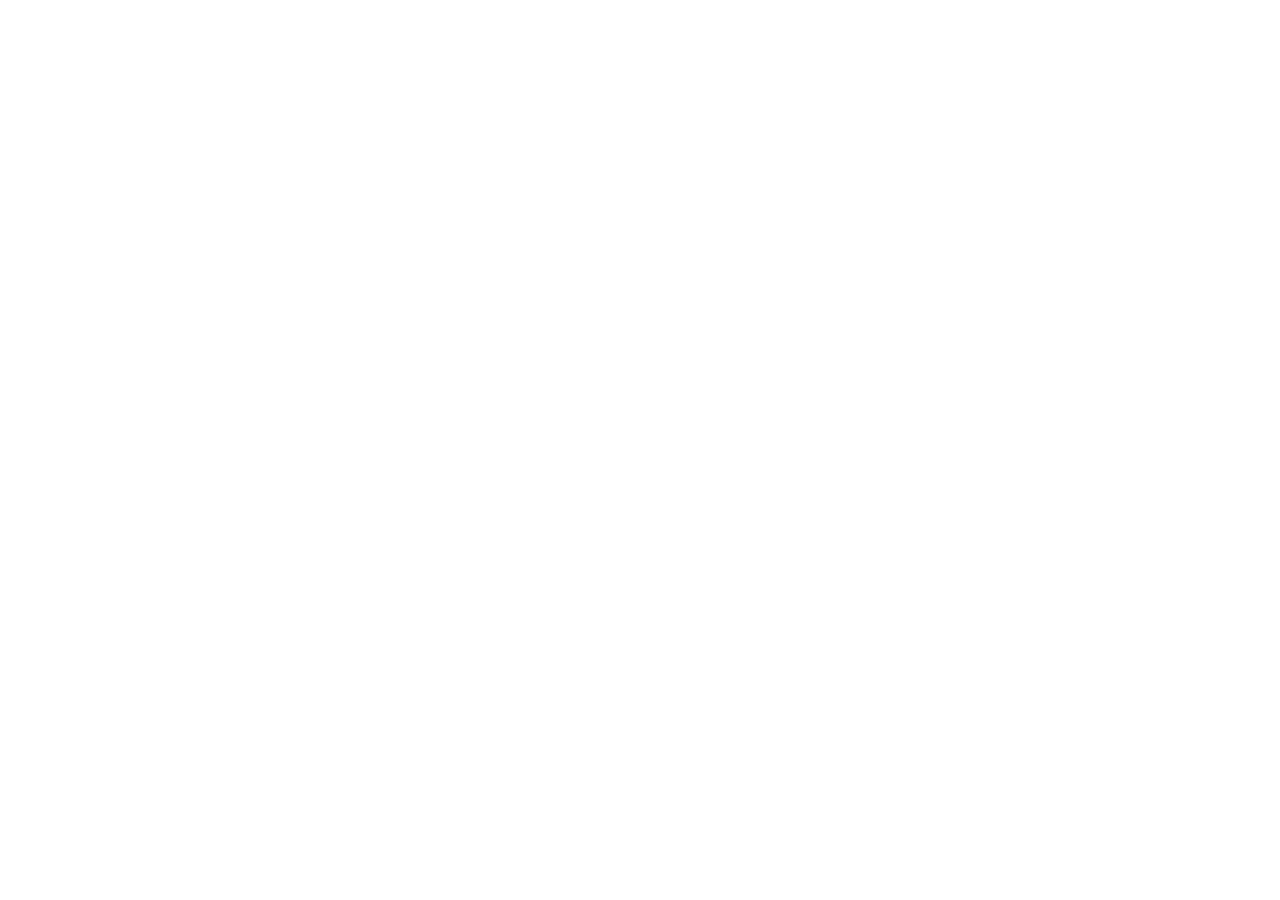
==== commit 54745ad5: "Redirect previous Pages address to Cloudflare website" ====
--- a/index.html
+++ b/index.html
@@ -1,35 +1,7 @@
 <!doctype html>
-<html lang="ru">
-<head>
-<meta charset="UTF-8"><meta name="viewport" content="width=device-width,initial-scale=1">
-<meta name="theme-color" content="#0a0a0a"><meta name="description" content="TT Vision Challenge — система видеоповторов для спорта. Несколько ракурсов, покадровый просмотр, управление матчем и вывод на экран площадки.">
-<title>TT Vision Challenge — видеоповторы для спорта</title>
-<link rel="stylesheet" href="fonts.css?v=20261023">
-<link rel="icon" href="assets/favicon.svg" type="image/svg+xml"><link rel="stylesheet" href="style.css?v=20261023">
-<link rel="stylesheet" href="refresh.css?v=20261023">
-<link rel="canonical" href="https://tt-vision-challenge.var-cloud-diagnostics.workers.dev/">
-<meta property="og:type" content="website"><meta property="og:locale" content="ru_RU"><meta property="og:title" content="TT Vision Challenge | Видеоповторы для спорта"><meta property="og:description" content="Сравните ракурсы, разберите момент по кадрам и сохраните эпизод. Попробуйте интерактивную демонстрацию Review."><meta property="og:url" content="https://tt-vision-challenge.var-cloud-diagnostics.workers.dev/"><meta property="og:image" content="https://tt-vision-challenge.var-cloud-diagnostics.workers.dev/media/promo-poster.webp"><meta name="twitter:card" content="summary_large_image"></head>
-<body>
-<a class="skip" href="#main">Перейти к содержимому</a>
-<header class="header"><div class="header-inner wrap"><a href="#" class="brand" aria-label="TT Vision Challenge — главная"><img src="assets/logo.webp" alt="TT Vision Challenge" width="185" height="66"></a><button class="menu-toggle" type="button" aria-controls="site-nav" aria-expanded="false">Меню <span aria-hidden="true">☰</span></button><nav id="site-nav" aria-label="Основная навигация"><a href="#review">Интерфейс</a><a href="#system">Возможности</a><a href="#purchase" class="nav-cta">Подобрать систему <span aria-hidden="true">↗</span></a></nav></div></header>
-<main id="main">
-<section class="hero wrap">
-<div class="hero-copy"><p class="eyebrow">TT VISION CHALLENGE / ВИДЕОПОВТОРЫ ДЛЯ СПОРТА</p><h1>Разберите спорный<br>эпизод <span class="frame-word">по кадрам.</span></h1><div class="hero-summary"><p class="lead">Выберите камеру, сравните два ракурса и сохраните нужный момент. Работа с видео, запись матча и отдельный пульт в одной системе.</p><div class="hero-actions"><a class="button primary" href="#review">Попробовать Review <span aria-hidden="true">↓</span></a><button class="button film-open" type="button">Обзор за 32 секунды <span aria-hidden="true">▶</span></button></div></div></div>
-<figure class="product-intro"><div class="screen-caption"><span class="screen-name"><i aria-hidden="true"></i> Рабочее окно <b>Split</b></span><span>Два ракурса · общая шкала времени</span></div><div class="hero-preview"><img src="assets/hero-demo.webp" fetchpriority="high" width="1440" height="900" alt="Интерфейс Split с одним 3D-эпизодом с двух ракурсов"></div><div class="tool-notes"><a href="#review"><span class="note-symbol" aria-hidden="true">Ⅱ</span><span><strong>Два ракурса рядом</strong><small>Сравните один эпизод</small></span><b aria-hidden="true">↗</b></a><a href="#review"><span class="note-symbol frames" aria-hidden="true">▥</span><span><strong>Шаг за шагом</strong><small>Разберите движение по кадрам</small></span><b aria-hidden="true">↗</b></a><a href="#review" class="clip-note"><span class="clip-number">25<small>сек</small></span><span><strong>Сохраните эпизод</strong><small>От выбранного кадра</small></span><b aria-hidden="true">↗</b></a></div><figcaption>Реальный интерфейс программы с 3D-примером. Попробуйте воспроизведение и шаг по кадрам ниже.</figcaption></figure>
-</section>
-<section id="review" class="section wrap"><div class="section-heading"><div><p class="eyebrow">01 / ВНУТРИ ПРОГРАММЫ</p><h2>Инструменты разбора эпизода</h2></div><p>Попробуйте воспроизведение, замедление и шаг по кадрам.<br><span class="muted">Один 3D-эпизод с двух ракурсов в интерфейсе программы.</span></p></div><div class="gallery"><div class="gallery-tabs" aria-label="Снимки интерфейса"><button class="active" data-view="review" aria-pressed="true">Review</button><button data-view="split" aria-pressed="false">Split · два ракурса</button><a id="full-image" href="assets/review.png" target="_blank" rel="noopener">Открыть крупнее ↗</a></div><div id="image-link" class="review-stage" data-mode="review" aria-label="Демонстрация Review">
-<img id="interface-image" src="assets/review.png" alt="Интерфейс Review" width="1440" height="900" loading="lazy" decoding="async">
-<div class="demo-pane pane-a"><video id="angle-a" muted playsinline preload="none" poster="media/angle-a.webp" aria-label="Первый ракурс 3D-эпизода" src="media/angle-a.mp4"></video><span>3D-ДЕМО / РАКУРС 1</span></div>
-<div class="demo-pane pane-b"><video id="angle-b" muted playsinline preload="none" poster="media/angle-b.webp" aria-label="Второй ракурс того же 3D-эпизода" src="media/angle-b.mp4"></video><span>3D-ДЕМО / РАКУРС 2</span></div>
-</div><div class="demo-controls" role="group" aria-label="Управление демонстрацией">
-<div class="transport"><button id="demo-play" type="button" class="demo-primary">Воспроизвести</button><button id="demo-prev" type="button" aria-label="Предыдущий кадр">← Кадр</button><button id="demo-next" type="button" aria-label="Следующий кадр">Кадр →</button><label for="demo-speed">Скорость <select id="demo-speed"><option value="1">1×</option><option value="0.5">0.5×</option><option value="0.25">0.25×</option></select></label></div>
-<div class="demo-timeline"><label for="demo-position" class="sr-only">Кадр эпизода</label><input id="demo-position" type="range" min="0" max="120" step="1" value="0"><output id="demo-time" for="demo-position">00:00.000</output></div><p id="demo-status" role="status">Управление 3D-примером. Остальные элементы показаны для знакомства с программой.</p></div><div class="gallery-caption" aria-live="polite"><strong id="view-title">Review · выбор ракурса на карте площадки</strong><p id="view-description">Карта справа переключает камеру. Под изображением находятся шкала истории, переход по кадрам, скорость, маркеры и сохранение 25 секунд.</p></div></div><div class="review-facts"><article><span>01 / ПРОСМОТР</span><h3>Один момент. Два ракурса.</h3><p>Split размещает две камеры рядом для синхронного просмотра. Масштаб и положение изображения можно менять.</p></article><article><span>02 / НАВИГАЦИЯ</span><h3>Вернуться к эпизоду</h3><p>Шкала времени, покадровые шаги и список маркеров помогают найти нужный момент в доступной истории.</p></article><article><span>03 / СОХРАНЕНИЕ</span><h3>25 секунд от выбранного кадра</h3><p>Сохраняйте MAIN, выбранную камеру и парную камеру Split для последующего разбора.</p></article></div></section>
-<section id="system" class="system-section"><div class="wrap section"><p class="eyebrow">02 / РАБОЧЕЕ МЕСТО КАЖДОГО УЧАСТНИКА</p><div class="section-heading"><h2>Как устроена система</h2><p>Выберите раздел, чтобы узнать,<br>как он используется во время матча.</p></div><div class="module-layout"><div class="module-switch" aria-label="Разделы программы"><button data-module="main" class="selected" aria-pressed="true"><span>01</span>Main <small>Камеры и запись</small><b>↗</b></button><button data-module="review" aria-pressed="false"><span>02</span>Review <small>Разбор эпизода</small><b>↗</b></button><button data-module="controller" aria-pressed="false"><span>03</span>Match Controller <small>Управление матчем</small><b>↗</b></button><button data-module="broadcast" aria-pressed="false"><span>04</span>Broadcast <small>Экран площадки</small><b>↗</b></button></div><article class="module-detail" aria-live="polite"><span class="module-number" id="module-number">01</span><p class="eyebrow" id="module-role">РАБОЧЕЕ МЕСТО ОПЕРАТОРА</p><h3 id="module-title">Все камеры в одном окне</h3><p id="module-copy">Разместите окна камер в удобном макете, наблюдайте за изображением и управляйте записью матча.</p><ul id="module-features"><li>Настраиваемое расположение окон</li><li>Выбор источников изображения</li><li>Запись REC и переход в Review</li></ul><a href="#review" class="text-link">Посмотреть интерфейс Review ↗</a></article></div></div></section>
-<section class="section wrap workflow"><div><p class="eyebrow">03 / ОТ ЭПИЗОДА К РЕШЕНИЮ</p><h2>От маркера<br>до сохранённого эпизода</h2><p class="lead">Инструменты для оператора.<br>Больше информации для судьи.</p></div><ol class="steps"><li><span>01</span><div><h3>Отметьте момент</h3><p>Поставьте маркер, чтобы быстро вернуться к эпизоду.</p></div></li><li><span>02</span><div><h3>Выберите лучший ракурс</h3><p>Найдите камеру, с которой нужная деталь видна яснее.</p></div></li><li><span>03</span><div><h3>Рассмотрите по кадрам</h3><p>Управляйте воспроизведением и сравнивайте изображения.</p></div></li><li><span>04</span><div><h3>Сохраните эпизод</h3><p>Оставьте видеоматериал для последующего разбора.</p></div></li></ol></section>
-<section id="purchase" class="purchase wrap"><div class="purchase-inner"><p class="eyebrow">TT VISION CHALLENGE / ДЛЯ ВАШЕЙ ПЛОЩАДКИ</p><h2>TT Vision Challenge<br>для вашей площадки</h2><p>Рассматриваете покупку системы видеоповторов?<br>TT Vision Challenge объединяет работу с видео,<br class="desktop"> управление матчем и вывод на экран площадки.</p><div class="purchase-bottom"><span>Конфигурация подбирается под вид спорта,<br>оборудование и задачи вашей площадки.</span><a class="button primary" href="#configuration">Составить конфигурацию <span>↗</span></a></div></div></section>
-<section id="configuration" class="section wrap configuration"><div><p class="eyebrow">НАЧНИТЕ С ВАШЕЙ ЗАДАЧИ</p><h2>Какая система<br>нужна вашей площадке?</h2><p class="lead">Составьте краткое описание для обсуждения покупки.<br>Описание можно сохранить или скопировать.</p></div><form id="config-form"><label for="sport">Вид спорта</label><input id="sport" name="sport" placeholder="Например, хоккей или баскетбол" maxlength="80" required><label for="cameras">Планируемое количество камер</label><select id="cameras" name="cameras"><option>Нужна помощь с подбором</option><option>До 4 камер</option><option>От 5 до 8 камер</option><option>От 9 до 16 камер</option><option>Больше 16 камер</option></select><fieldset><legend>Что нужно на площадке</legend><label><input type="checkbox" name="feature" value="Видеоповторы" checked> Видеоповторы</label><label><input type="checkbox" name="feature" value="Запись матча" checked> Запись матча</label><label><input type="checkbox" name="feature" value="Отдельный пульт"> Отдельный пульт</label><label><input type="checkbox" name="feature" value="Экран Broadcast"> Экран Broadcast</label></fieldset><div class="form-actions"><button type="submit" class="button primary">Скачать описание ↓</button><button type="button" id="copy-config" class="button secondary">Скопировать</button></div><p class="form-note">Файл сохранится на вашем устройстве. Данные никуда не отправляются. Совместимость и возможности конфигурации уточняются отдельно.</p><p id="config-status" role="status"></p></form></section>
-<section class="faq wrap section"><p class="eyebrow">ЕЩЁ НЕСКОЛЬКО ДЕТАЛЕЙ</p><h2>Перед первым матчем</h2><details><summary>Это настоящая программа или только демонстрация?<span>＋</span></summary><p>TT Vision Challenge — приложение для работы с видеоповторами и управления матчем. На сайте показан реальный интерфейс с подготовленным 3D-эпизодом. Можно попробовать воспроизведение, замедление и шаг по кадрам. Работа с подключёнными камерами и запись матча выполняются в приложении.</p></details><details><summary>Какие камеры и компьютер нужны?<span>＋</span></summary><p>Совместимость камер, сеть, накопители и производительность ПК проверяются для конкретной конфигурации. Количество камер, разрешение и частота кадров подбираются вместе, после проверки оборудования.</p></details><details><summary>Можно ли использовать отдельный пульт и экран?<span>＋</span></summary><p>Да. Матч-контроллер предназначен для управления с отдельного устройства, а Broadcast выводит оформление матча на выбранный экран. Сеть и подключение дисплеев настраиваются для вашей площадки. Функции счёта и составов уточняются для выбранного вида спорта.</p></details><details><summary>Как приобрести систему?<span>＋</span></summary><p>Сайт готовится к приёму обращений. Контакты для обсуждения покупки будут опубликованы здесь. Можно скачать описание своей задачи в разделе подбора системы. Сейчас сайт не принимает заявки и платежи.</p></details></section>
-</main><footer class="footer wrap"><a href="#" class="footer-brand">TT VISION <span>CHALLENGE</span></a><p>Система видеоповторов для спорта.</p><a href="#main">Наверх ↑</a></footer>
-<dialog id="image-dialog" aria-label="Увеличенная демонстрация Review"><div class="dialog-bar"><span>TT VISION CHALLENGE / REVIEW</span><button id="close-image" type="button" aria-label="Закрыть просмотр">Закрыть ×</button></div><div class="dialog-scroll"></div><div class="dialog-controls"></div><p>На узком экране интерфейс можно прокручивать в стороны.</p></dialog>
-<dialog id="film-dialog" aria-label="Обзор TT Vision Challenge"><div class="dialog-bar"><span>TT VISION CHALLENGE / ОБЗОР</span><button id="close-film" type="button" aria-label="Закрыть ролик">Закрыть ×</button></div><video id="promo-video" controls playsinline preload="none" poster="media/promo-poster.webp" src="media/tt-vision-overview.mp4"></video><p class="film-status" role="status">Ролик загружается при открытии.</p><p>Музыка: The Greatest Comeback · Michael Ramir C. / Mixkit. <a href="media/MUSIC-CREDITS.txt">Источник и лицензия</a></p></dialog>
-<script src="app.js?v=20261023" defer></script><script src="review-demo.js?v=20261023" defer></script></body></html>+<html lang="ru"><head><meta charset="UTF-8"><meta name="viewport" content="width=device-width,initial-scale=1">
+<title>TT Vision Challenge</title><link rel="canonical" href="https://tt-vision-challenge.var-cloud-diagnostics.workers.dev/">
+<meta http-equiv="refresh" content="2;url=https://tt-vision-challenge.var-cloud-diagnostics.workers.dev/">
+<script>location.replace('https://tt-vision-challenge.var-cloud-diagnostics.workers.dev/'+location.hash);</script>
+<style>body{margin:0;min-height:100svh;display:grid;place-items:center;background:#101614;color:#f1f5f3;font:16px/1.7 system-ui,sans-serif;padding:24px;box-sizing:border-box}main{max-width:540px}h1{font-size:36px;line-height:1.2}p{color:#aabbb3}a{display:inline-block;padding:13px 22px;border-radius:12px;background:#00d4aa;color:#03271d;text-decoration:none;font-weight:700}</style></head>
+<body><main><h1>TT Vision Challenge</h1><p>У сайта новый адрес. Перенаправляем вас на обновлённую версию.</p><a href="https://tt-vision-challenge.var-cloud-diagnostics.workers.dev/">Открыть сайт ↗</a></main></body></html>
